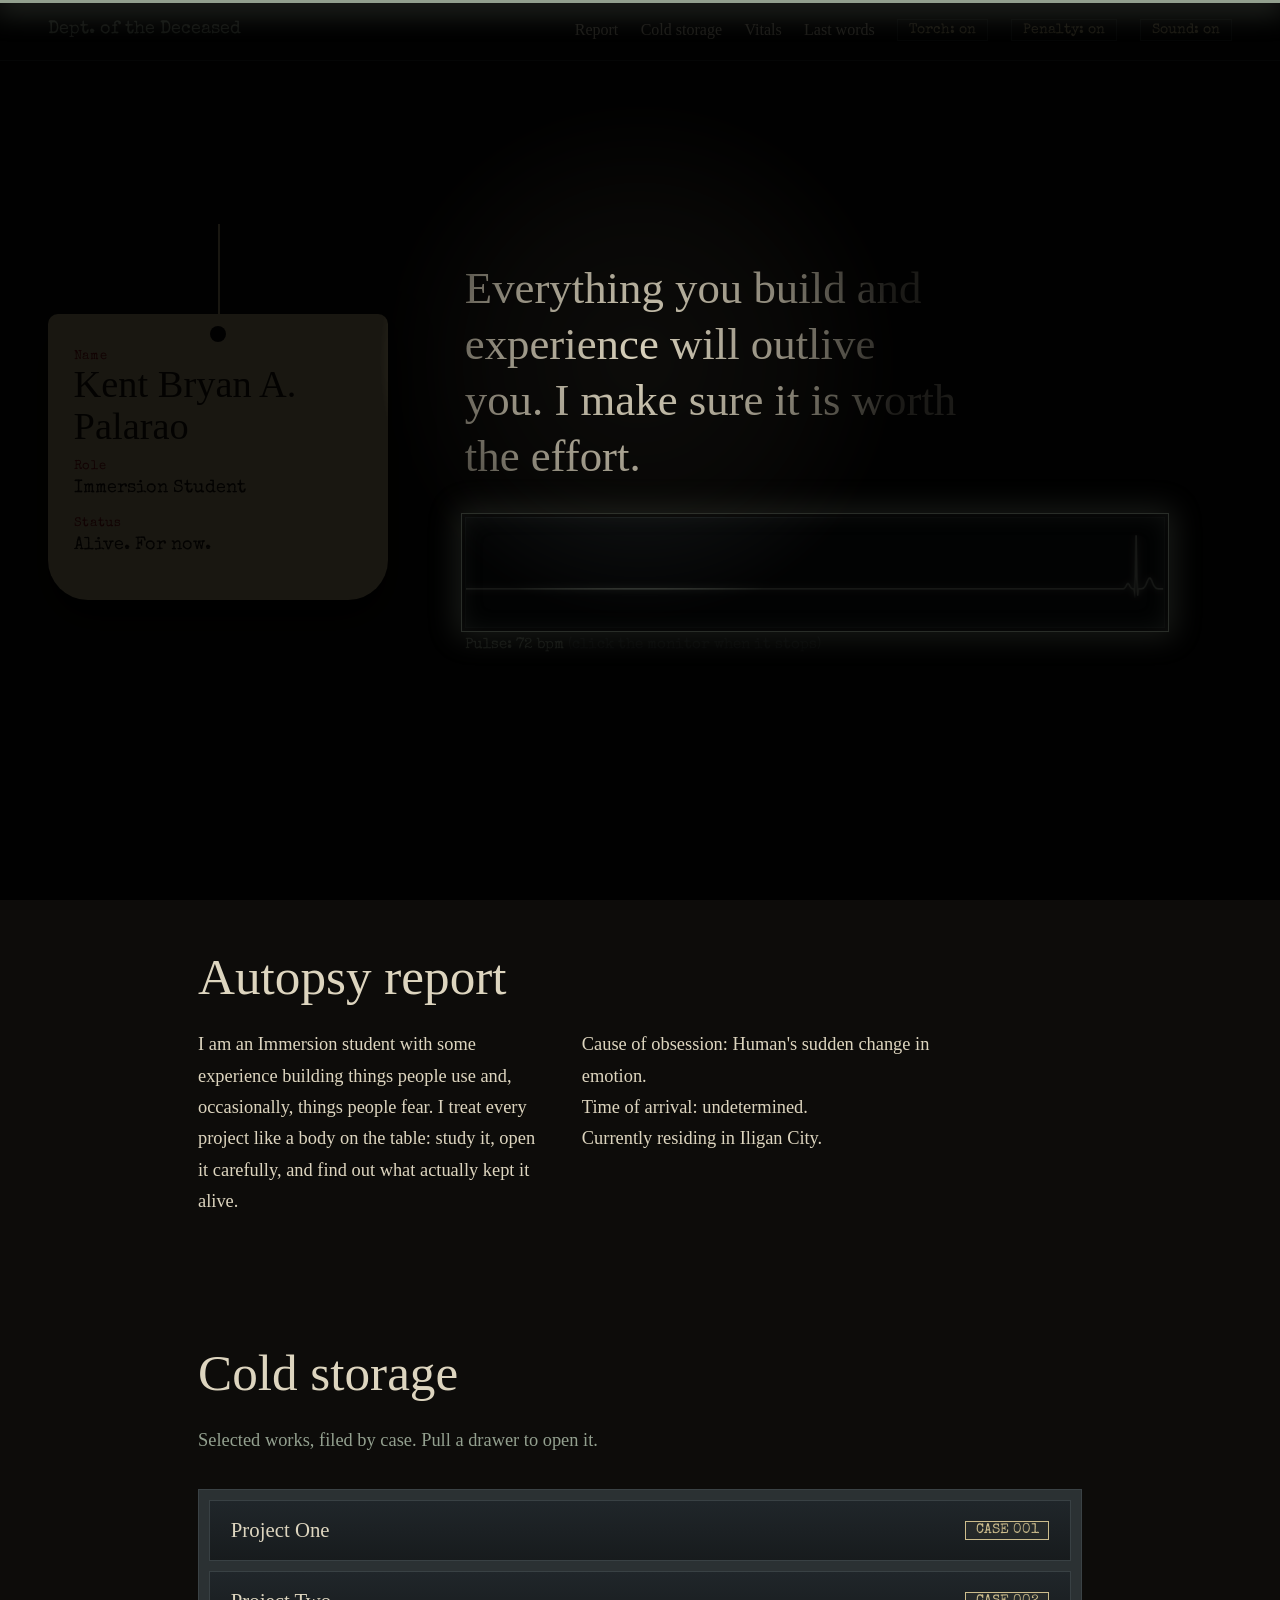
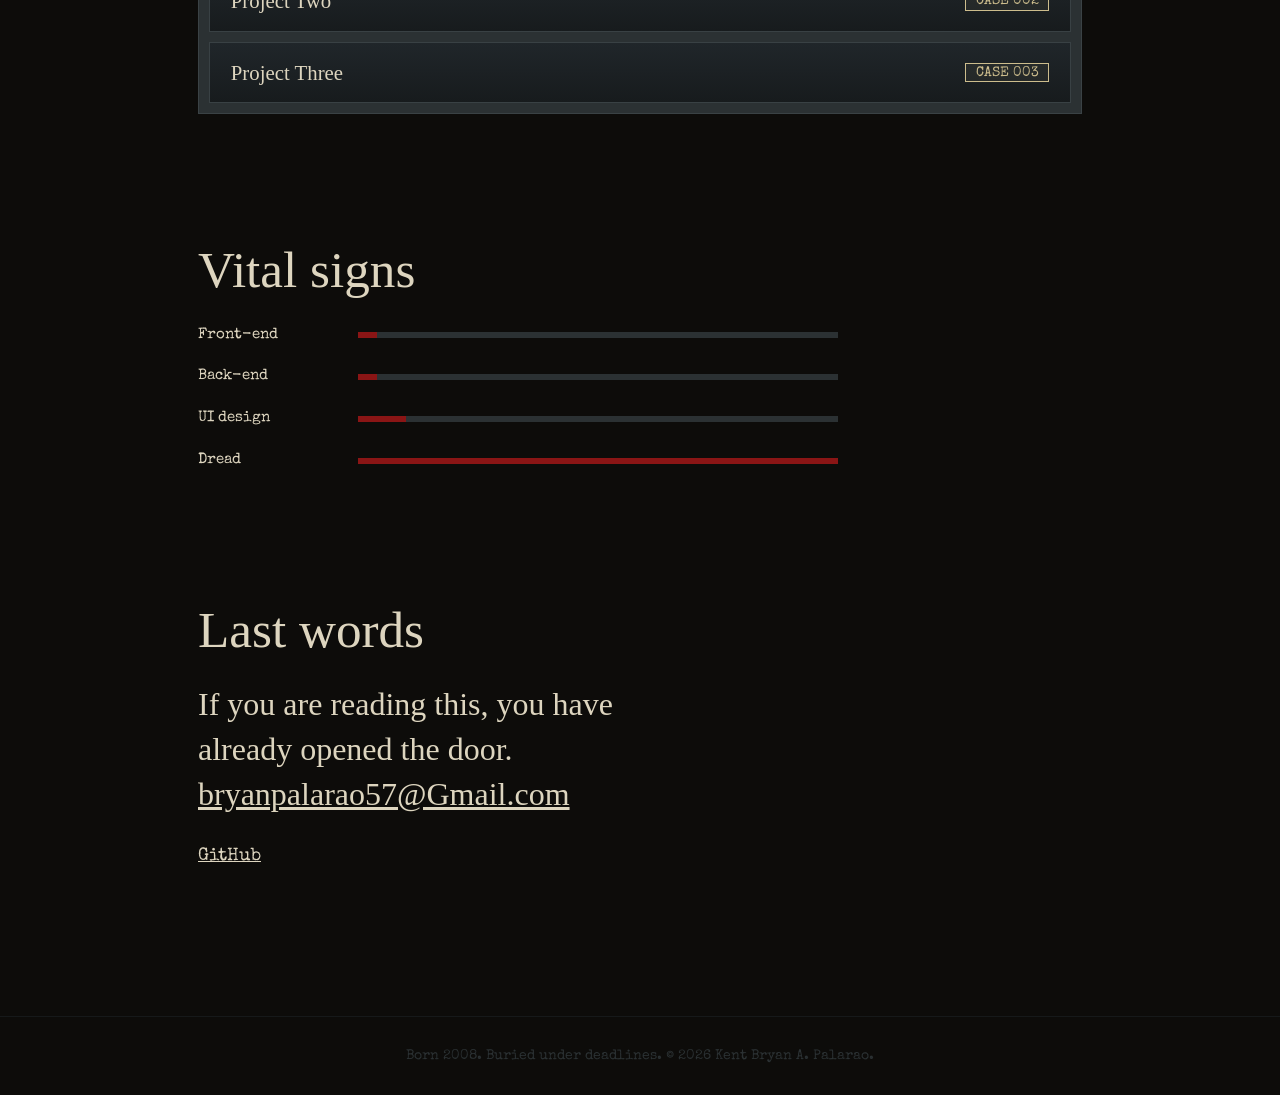
==== index.html @ cb6f0a0d "testing" ====
<!DOCTYPE html>
<html lang="en">
<head>
<meta charset="UTF-8">
<meta name="viewport" content="width=device-width, initial-scale=1">
<title>Your Name — Memento Mori Portfolio</title>
<link rel="preconnect" href="https://fonts.googleapis.com">
<link href="https://fonts.googleapis.com/css2?family=IM+Fell+English:ital@0;1&family=Special+Elite&display=swap" rel="stylesheet">
<link rel="stylesheet" href="style.css">
</head>
<body>
<div id="dark" aria-hidden="true"></div>
<div id="beam" aria-hidden="true"></div>

<header class="bar">
  <a href="#top" class="mark">Dept. of the Deceased</a>
  <nav>
    <a href="#report">Report</a>
    <a href="#drawers">Cold storage</a>
    <a href="#vitals">Vitals</a>
    <a href="#last-words">Last words</a>
    <button id="lights" class="toggle" aria-pressed="true">Torch: on</button>
    <button id="penalty" class="toggle" aria-pressed="true">Penalty: on</button>
    <button id="sound" class="toggle" aria-pressed="true">Sound: on</button>
  </nav>
</header>

<main id="top">
  <section class="hero">
    <div class="tag" aria-label="Toe tag">
      <span class="hole"></span>
      <p class="tag-k">Name</p><h1>Kent Bryan A. Palarao</h1>
      <p class="tag-k">Role</p><p class="tag-v">Immersion Student</p>
      <p class="tag-k">Status</p><p class="tag-v" id="status">Alive. For now.</p>
    </div>
    <div class="hero-copy">
      <p class="lede">Everything you build and experience will outlive you. I make sure it is worth the effort.</p>
      <div class="monitor">
        <canvas id="ecg" width="900" height="140" role="img" aria-label="Heartbeat monitor"></canvas>
        <span class="beacon" aria-hidden="true"></span>
      </div>
      <p class="pulse" id="pulse">Pulse: 72 bpm <span>(click the monitor when it stops)</span></p>
    </div>
  </section>

  <section id="report" class="wrap">
    <h2>Autopsy report</h2>
    <div class="cols">
      <p>I am an Immersion student with some experience building things people use and, occasionally, things people fear. I treat every project like a body on the table: study it, open it carefully, and find out what actually kept it alive.</p>
      <p>Cause of obsession: Human's sudden change in emotion.<br> Time of arrival: undetermined. <br>Currently residing in Iligan City.</p>
  </section>

  <section id="drawers" class="wrap">
    <h2>Cold storage</h2>
    <p class="sub">Selected works, filed by case. Pull a drawer to open it.</p>
    <div id="cabinet"></div>
  </section>

  <section id="vitals" class="wrap">
    <h2>Vital signs</h2>
    <ul class="vitals" id="skills"></ul>
  </section>

  <section id="last-words" class="wrap">
    <h2>Last words</h2>
    <p class="big">If you are reading this, you have already opened the door. <a href="mailto:bryanpalarao57@Gmail.com">bryanpalarao57@Gmail.com</a></p>
    <p class="links"><a href="https://github.com/WanderingDawn">GitHub</a></p>
  </section>
</main>

<footer>Born 2008. Buried under deadlines. &copy; <span id="yr"></span> Kent Bryan A. Palarao.</footer>
<script src="script.js"></script>
</body>
</html>
---- style.css ----
:root{
  --soil:#0d0c0a; --slab:#16191a; --steel:#2b3133; --bone:#ddd5bf; --pallor:#93a08f;
  --blood:#8a1515; --blood-lit:#c42626; --tag:#cdbd8d;
  --serif:"IM Fell English",Georgia,serif; --type:"Special Elite","Courier New",monospace;
}
*{box-sizing:border-box;margin:0}
html{scroll-behavior:smooth}
body{background:var(--soil);color:var(--bone);font:1.15rem/1.7 var(--serif);overflow-x:hidden}
a{color:var(--bone)}
a:hover{color:var(--blood-lit)}
:focus-visible{outline:2px solid var(--blood-lit);outline-offset:3px}
code{font-family:var(--type);color:var(--tag)}

/* torch: darkness that follows the cursor */
#dark{position:fixed;inset:0;z-index:50;pointer-events:none;
  background:radial-gradient(circle var(--r,260px) at var(--mx,50%) var(--my,40%),transparent 0,rgba(0,0,0,var(--m,.35)) 55%,rgba(0,0,0,var(--o,.88)) 100%);
  transition:opacity .4s}
#dark.off{opacity:0}
/* torch off: a fixed shaft of light down the middle of the page, dark at the sides.
   The penalty still applies: it narrows the shaft and deepens the dark. */
#beam{position:fixed;inset:0;z-index:50;pointer-events:none;opacity:0;transition:opacity .2s;
  background:
    linear-gradient(90deg,transparent calc(50% - 24%),rgba(200,214,196,var(--t,.07)) 50%,transparent calc(50% + 24%)),
    linear-gradient(90deg,
    rgba(0,0,0,var(--o,.82)) 0,
    rgba(0,0,0,var(--m,.22)) calc(50% - var(--bw,26%)),
    transparent 50%,
    rgba(0,0,0,var(--m,.22)) calc(50% + var(--bw,26%)),
    rgba(0,0,0,var(--o,.82)) 100%)}
#dark.off ~ #beam{opacity:1}
@media (hover:none){#dark,#beam{display:none}.toggle{display:none}#sound{display:inline-block}}

/* flickering strip light */
body::before{content:"";position:fixed;top:0;left:0;right:0;height:3px;z-index:60;
  background:var(--pallor);box-shadow:0 0 30px 6px rgba(147,160,143,.4);animation:flick 7s infinite}
@keyframes flick{0%,100%{opacity:1}41%{opacity:1}42%{opacity:.1}43%{opacity:1}45%{opacity:.2}46%{opacity:1}80%{opacity:.7}81%{opacity:1}}

.bar{position:sticky;top:0;z-index:40;display:flex;flex-wrap:wrap;gap:.5rem 1.5rem;justify-content:space-between;
  align-items:center;padding:.9rem clamp(1rem,4vw,3rem);background:rgba(13,12,10,.92);border-bottom:1px solid var(--steel)}
.mark{font-family:var(--type);text-decoration:none;color:var(--pallor)}
nav{display:flex;flex-wrap:wrap;gap:.3rem 1.4rem;align-items:center;font-size:1rem}
nav a{text-decoration:none}
.toggle{font:.9rem var(--type);background:none;color:var(--tag);border:1px solid var(--steel);padding:.2rem .7rem;cursor:pointer}

.hero{display:grid;grid-template-columns:minmax(260px,340px) 1fr;gap:clamp(2rem,6vw,5rem);align-items:center;
  min-height:88vh;padding:3rem clamp(1rem,4vw,3rem)}
.tag{position:relative;background:var(--tag);color:#1a160c;padding:2.2rem 1.6rem 1.6rem;border-radius:10px 10px 40px 40px;
  transform-origin:50% -30px;animation:sway 6s ease-in-out infinite;box-shadow:0 20px 40px rgba(0,0,0,.7)}
.tag::before{content:"";position:absolute;left:50%;top:-90px;width:2px;height:90px;background:var(--tag)}
.hole{position:absolute;top:.7rem;left:50%;width:16px;height:16px;margin-left:-8px;border-radius:50%;background:var(--soil)}
.tag h1{font:400 2.4rem/1.1 var(--serif);margin-bottom:.8rem}
.tag-k{font:.8rem var(--type);color:var(--blood);letter-spacing:.05em}
.tag-v{font-family:var(--type);margin-bottom:.8rem}
@keyframes sway{0%,100%{transform:rotate(-1.6deg)}50%{transform:rotate(1.6deg)}}

.lede{font-size:clamp(1.7rem,3.6vw,2.8rem);line-height:1.25;margin-bottom:2rem;max-width:22ch}
#ecg{display:block;width:100%;max-width:700px;height:auto;background:var(--slab);border:1px solid var(--steel);cursor:pointer}
/* dim beacon: sits above the darkness so the monitor can always be found */
.monitor{position:relative;max-width:700px}
.beacon{position:absolute;inset:-4px;z-index:55;pointer-events:none;border:1px solid rgba(147,160,143,.28);
  box-shadow:0 0 28px 6px rgba(147,160,143,.16),inset 0 0 24px rgba(147,160,143,.1);animation:breathe 4s ease-in-out infinite}
.monitor.dead .beacon{border-color:rgba(196,38,38,.45);animation-duration:1.6s;
  box-shadow:0 0 36px 10px rgba(196,38,38,.26),inset 0 0 28px rgba(196,38,38,.18)}
@keyframes breathe{0%,100%{opacity:.55}50%{opacity:1}}
.pulse{font:.95rem var(--type);color:var(--pallor);margin-top:.6rem}
.pulse span{color:var(--steel)}
.pulse.dead{color:var(--blood-lit)}

.wrap{max-width:980px;margin:0 auto;padding:6rem clamp(1rem,4vw,3rem) 2rem}
h2{font:400 clamp(2rem,5vw,3.2rem)/1.1 var(--serif);margin-bottom:1.5rem;color:var(--bone)}
.sub{color:var(--pallor);margin-bottom:2rem}
.cols{display:grid;grid-template-columns:repeat(auto-fit,minmax(280px,1fr));gap:2rem;max-width:80ch}

/* the cabinet */
#cabinet{background:var(--steel);padding:10px;border:1px solid #3a4245;display:grid;gap:10px}
.drawer{background:var(--slab);border:1px solid #394144}
.drawer>button{width:100%;display:flex;justify-content:space-between;align-items:center;gap:1rem;text-align:left;
  background:linear-gradient(#20262a,#171b1d);color:var(--bone);border:0;padding:1.1rem 1.3rem;font:1.3rem var(--serif);cursor:pointer}
.drawer>button:hover{background:linear-gradient(#262d31,#1b2023)}
.case{font:.85rem var(--type);color:var(--tag);border:1px solid var(--tag);padding:.1rem .6rem;white-space:nowrap;background:rgba(205,189,141,.06)}
.slide{display:grid;grid-template-rows:0fr;transition:grid-template-rows .6s cubic-bezier(.3,.8,.3,1)}
.slide>div{overflow:hidden}
.drawer.open .slide{grid-template-rows:1fr}
.body{padding:1.4rem 1.3rem 1.6rem;border-top:1px solid #394144;display:grid;gap:1rem}
.cloth{height:130px;background:repeating-linear-gradient(45deg,#1d2326 0 8px,#222a2e 8px 16px);
  display:flex;align-items:center;justify-content:center;font:.9rem var(--type);color:var(--pallor);border:1px dashed var(--steel)}
.meta{font:.9rem var(--type);color:var(--pallor)}
.meta b{color:var(--blood-lit);font-weight:400}

.vitals{list-style:none;padding:0;display:grid;gap:1rem;max-width:640px}
.vitals li{display:grid;grid-template-columns:9rem 1fr;gap:1rem;align-items:center;font-family:var(--type);font-size:.95rem}
.bar-bg{height:6px;background:var(--steel)}
.bar-fill{height:100%;width:0;background:var(--blood);transition:width 1.6s ease}

.big{font-size:clamp(1.4rem,3vw,2rem);line-height:1.4;max-width:30ch}
.links{margin-top:1.5rem;display:flex;gap:1.5rem;font-family:var(--type)}
footer{margin-top:7rem;padding:2rem;text-align:center;font:.9rem var(--type);color:var(--steel);border-top:1px solid var(--slab)}

@media (max-width:760px){.hero{grid-template-columns:1fr;padding-top:7rem}.tag{max-width:320px;margin:0 auto}.vitals li{grid-template-columns:1fr}}
@media (prefers-reduced-motion:reduce){*,body::before{animation:none!important;transition:none!important}}
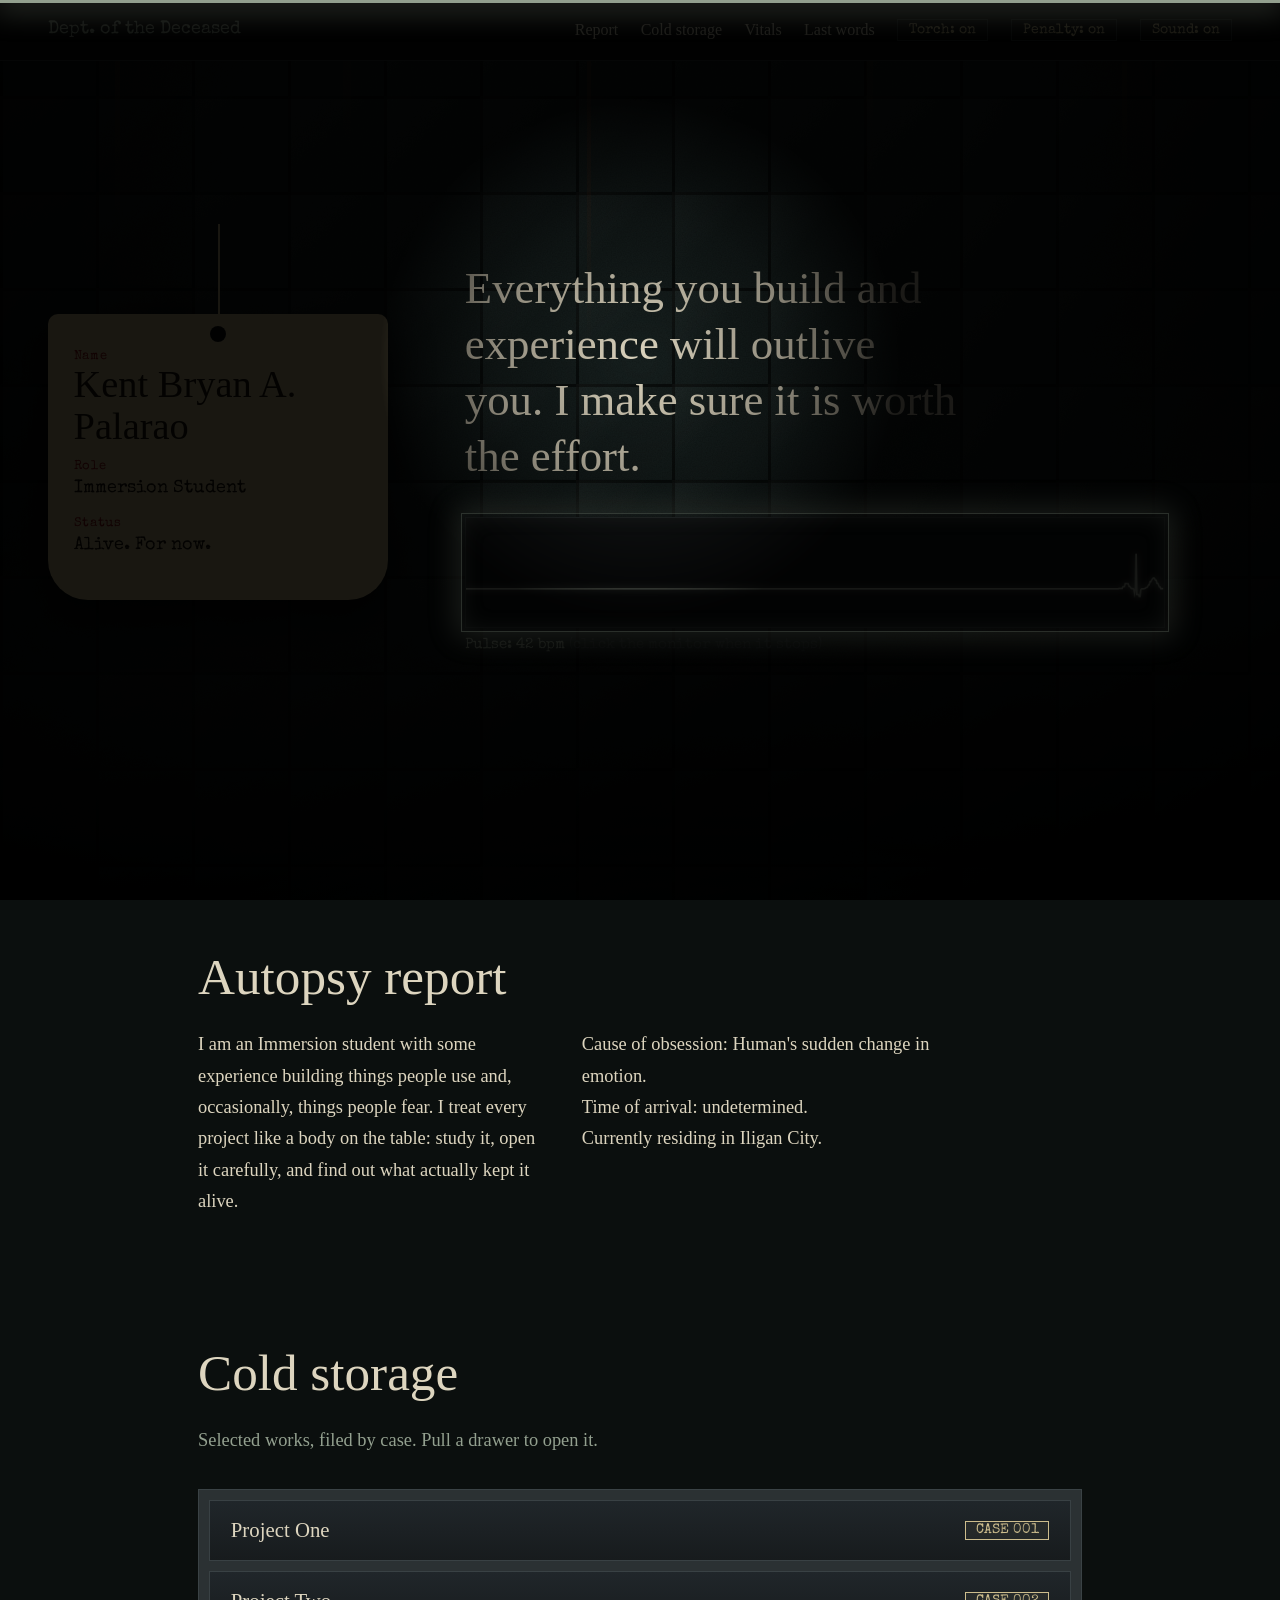
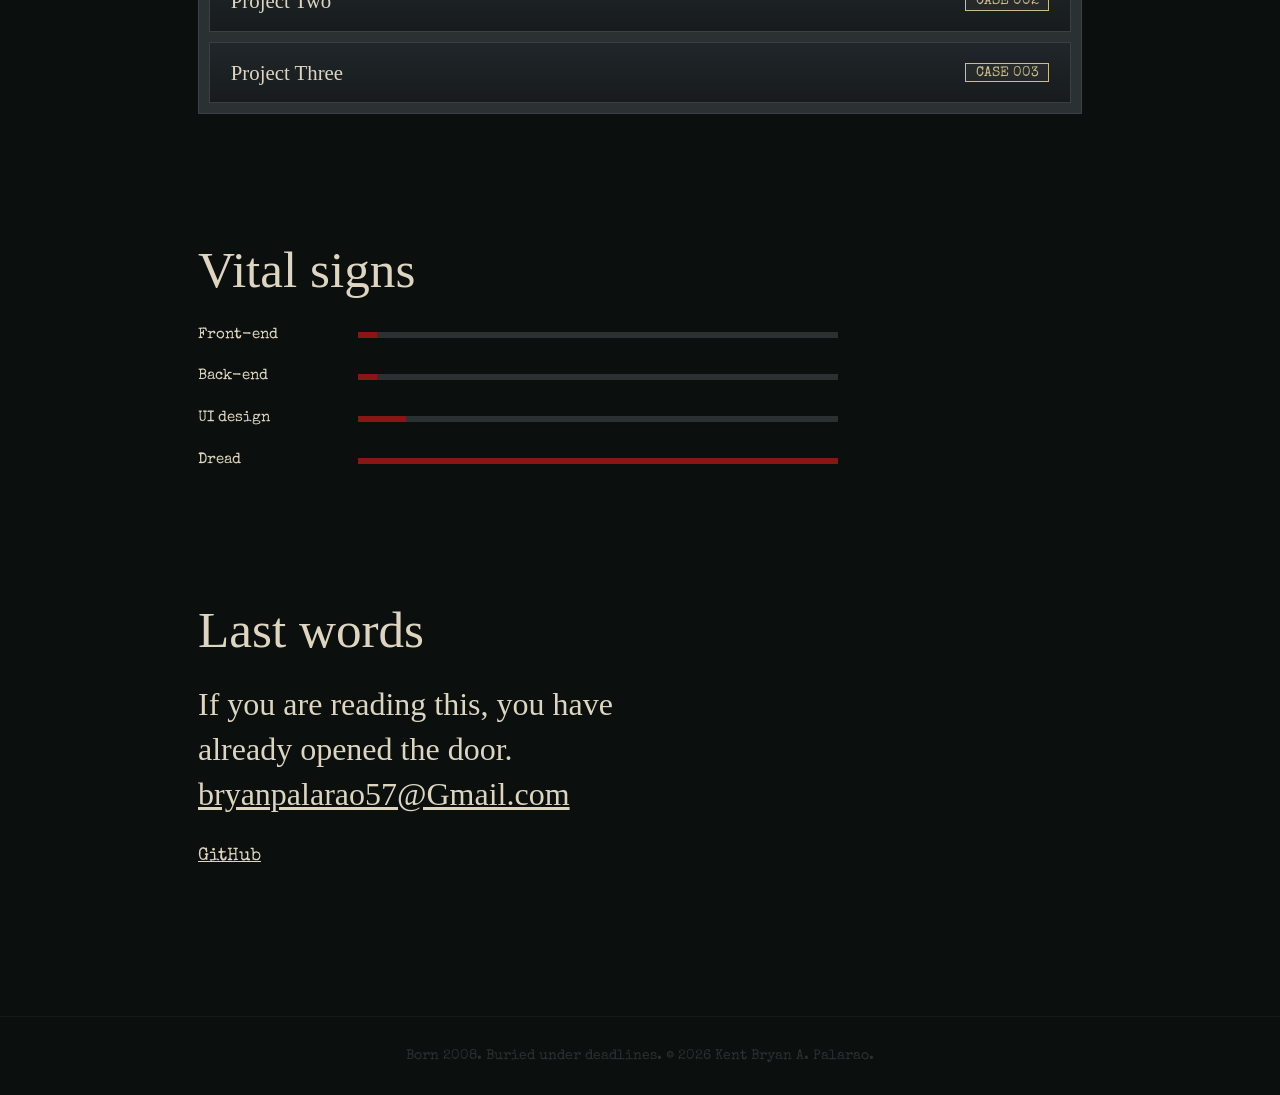
==== commit cece3927: "testing" ====
--- a/index.html
+++ b/index.html
@@ -9,8 +9,32 @@
 <link rel="stylesheet" href="style.css">
 </head>
 <body>
+<div id="room" aria-hidden="true"><span class="fog"></span></div>
 <div id="dark" aria-hidden="true"></div>
 <div id="beam" aria-hidden="true"></div>
+<div id="lamp" aria-hidden="true"><div class="lamp-swing">
+<svg viewBox="0 0 120 190" width="120" height="190" style="overflow:visible">
+  <defs>
+    <linearGradient id="shadeG" x1="0" x2="1"><stop offset="0" stop-color="#1b2124"/><stop offset=".35" stop-color="#5a676e"/><stop offset=".62" stop-color="#3a444a"/><stop offset="1" stop-color="#14191b"/></linearGradient>
+    <radialGradient id="bulbG"><stop offset="0" stop-color="#fff"/><stop offset=".55" stop-color="#eef3e6"/><stop offset="1" stop-color="#b9c7b0"/></radialGradient>
+    <radialGradient id="haloG"><stop offset="0" stop-color="#d6e3cf" stop-opacity=".6"/><stop offset="1" stop-color="#d6e3cf" stop-opacity="0"/></radialGradient>
+    <linearGradient id="coneG" x1="0" y1="0" x2="0" y2="1"><stop offset="0" stop-color="#d6e3cf" stop-opacity=".26"/><stop offset="1" stop-color="#d6e3cf" stop-opacity="0"/></linearGradient>
+  </defs>
+  <polygon class="cone" points="36,152 84,152 190,430 -70,430" fill="url(#coneG)"/>
+  <rect x="46" y="0" width="28" height="7" rx="2" fill="#2a3134"/>
+  <line x1="60" y1="7" x2="60" y2="86" stroke="#232a2d" stroke-width="3.5"/>
+  <line x1="60" y1="7" x2="60" y2="86" stroke="#4d595e" stroke-width="3.5" stroke-dasharray="1.4 3.6"/>
+  <rect x="53" y="84" width="14" height="14" rx="2" fill="#303a3e" stroke="#0b0e0f" stroke-width=".6"/>
+  <path d="M60 98C49 98 41 106 32 130L21 147Q19 152 25 152L95 152Q101 152 99 147L88 130C79 106 71 98 60 98Z" fill="url(#shadeG)" stroke="#0b0e0f"/>
+  <path d="M46 111C42 120 38 130 32 141" stroke="rgba(255,255,255,.2)" fill="none" stroke-width="2" stroke-linecap="round"/>
+  <rect x="21" y="148" width="78" height="5" rx="2.5" fill="#20272a" stroke="#0b0e0f" stroke-width=".6"/>
+  <ellipse class="inner" cx="60" cy="153" rx="36" ry="3.5" fill="#e6efde"/>
+  <circle class="halo" cx="60" cy="162" r="50" fill="url(#haloG)"/>
+  <circle class="bulb" cx="60" cy="161" r="9"/>
+  <path class="fil" d="M56.5 161l1.75-3.5 1.75 3.5 1.75-3.5 1.75 3.5" stroke="#ffb860" fill="none" stroke-width="1"/>
+  <g stroke="#7f8b8f" stroke-width=".8" fill="none" opacity=".75"><path d="M51 157Q60 178 69 157"/><path d="M60 154V172"/><path d="M52 164H68"/></g>
+</svg>
+</div></div>
 
 <header class="bar">
   <a href="#top" class="mark">Dept. of the Deceased</a>
@@ -39,7 +63,7 @@
         <canvas id="ecg" width="900" height="140" role="img" aria-label="Heartbeat monitor"></canvas>
         <span class="beacon" aria-hidden="true"></span>
       </div>
-      <p class="pulse" id="pulse">Pulse: 72 bpm <span>(click the monitor when it stops)</span></p>
+      <p class="pulse" id="pulse">Pulse: 42 bpm <span>(click the monitor when it stops)</span></p>
     </div>
   </section>
 
--- a/style.css
+++ b/style.css
@@ -1,5 +1,5 @@
 :root{
-  --soil:#0d0c0a; --slab:#16191a; --steel:#2b3133; --bone:#ddd5bf; --pallor:#93a08f;
+  --soil:#0b0f0e; --slab:#16191a; --steel:#2b3133; --bone:#ddd5bf; --pallor:#93a08f;
   --blood:#8a1515; --blood-lit:#c42626; --tag:#cdbd8d;
   --serif:"IM Fell English",Georgia,serif; --type:"Special Elite","Courier New",monospace;
 }
@@ -11,6 +11,29 @@
 :focus-visible{outline:2px solid var(--blood-lit);outline-offset:3px}
 code{font-family:var(--type);color:var(--tag)}
 
+/* the room: cold, damp morgue wall of dingy ceramic tile, rust streaks, grime and drifting chill */
+#room{position:fixed;inset:0;z-index:-1;overflow:hidden;
+  background:
+    radial-gradient(ellipse at 50% 25%,transparent 35%,rgba(0,0,0,.8) 100%),
+    linear-gradient(0deg,rgba(0,0,0,.7),transparent 32%),
+    linear-gradient(180deg,rgba(120,52,24,.26),transparent 55%) 9% 0/5px 55% no-repeat,
+    linear-gradient(180deg,rgba(100,44,22,.2),transparent 40%) 27% 0/8px 40% no-repeat,
+    linear-gradient(180deg,rgba(120,52,24,.3),transparent 62%) 46% 0/4px 62% no-repeat,
+    linear-gradient(180deg,rgba(90,40,20,.2),transparent 45%) 68% 0/7px 45% no-repeat,
+    linear-gradient(180deg,rgba(120,52,24,.26),transparent 50%) 88% 0/5px 50% no-repeat,
+    linear-gradient(135deg,rgba(210,230,220,.055) 0,transparent 45%) 0 0/96px 96px,
+    linear-gradient(rgba(0,0,0,.6) 0 3px,transparent 3px) 0 0/96px 96px,
+    linear-gradient(90deg,rgba(0,0,0,.6) 0 3px,transparent 3px) 0 0/96px 96px,
+    #17201f}
+#room::after{content:"";position:absolute;inset:0;opacity:.35;mix-blend-mode:multiply;
+  background:url("data:image/svg+xml,%3Csvg xmlns='http://www.w3.org/2000/svg' width='300' height='300'%3E%3Cfilter id='n'%3E%3CfeTurbulence type='fractalNoise' baseFrequency='.8' numOctaves='3' stitchTiles='stitch'/%3E%3CfeColorMatrix values='0 0 0 0 .1 0 0 0 0 .13 0 0 0 0 .12 0 0 0 1.4 -.35'/%3E%3C/filter%3E%3Crect width='300' height='300' filter='url(%23n)'/%3E%3C/svg%3E")}
+.fog{position:absolute;inset:-25%;opacity:.55;
+  background:radial-gradient(ellipse 40% 25% at 25% 70%,rgba(170,200,190,.09),transparent 70%),
+             radial-gradient(ellipse 45% 22% at 75% 55%,rgba(170,200,190,.07),transparent 70%),
+             radial-gradient(ellipse 35% 20% at 50% 90%,rgba(170,200,190,.08),transparent 70%);
+  animation:drift 38s ease-in-out infinite alternate}
+@keyframes drift{from{transform:translate3d(-6%,0,0)}to{transform:translate3d(6%,-3%,0)}}
+
 /* torch: darkness that follows the cursor */
 #dark{position:fixed;inset:0;z-index:50;pointer-events:none;
   background:radial-gradient(circle var(--r,260px) at var(--mx,50%) var(--my,40%),transparent 0,rgba(0,0,0,var(--m,.35)) 55%,rgba(0,0,0,var(--o,.88)) 100%);
@@ -18,17 +41,32 @@
 #dark.off{opacity:0}
 /* torch off: a fixed shaft of light down the middle of the page, dark at the sides.
    The penalty still applies: it narrows the shaft and deepens the dark. */
-#beam{position:fixed;inset:0;z-index:50;pointer-events:none;opacity:0;transition:opacity .2s;
+@property --k{syntax:"<number>";inherits:false;initial-value:.92}
+#beam{--k:.92;position:fixed;inset:0;z-index:50;pointer-events:none;opacity:0;transition:opacity .2s,--k .18s;
   background:
-    linear-gradient(90deg,transparent calc(50% - 24%),rgba(200,214,196,var(--t,.07)) 50%,transparent calc(50% + 24%)),
+    linear-gradient(90deg,transparent calc(50% - 24%),rgba(200,214,196,calc(var(--t,.07) * (1 - var(--k) / .92))) 50%,transparent calc(50% + 24%)),
     linear-gradient(90deg,
-    rgba(0,0,0,var(--o,.82)) 0,
-    rgba(0,0,0,var(--m,.22)) calc(50% - var(--bw,26%)),
-    transparent 50%,
-    rgba(0,0,0,var(--m,.22)) calc(50% + var(--bw,26%)),
-    rgba(0,0,0,var(--o,.82)) 100%)}
+    rgba(0,0,0,max(var(--o,.82),var(--k))) 0,
+    rgba(0,0,0,max(var(--m,.22),var(--k))) calc(50% - var(--bw,26%)),
+    rgba(0,0,0,var(--k)) 50%,
+    rgba(0,0,0,max(var(--m,.22),var(--k))) calc(50% + var(--bw,26%)),
+    rgba(0,0,0,max(var(--o,.82),var(--k))) 100%)}
+#beam.lit{--k:0}
 #dark.off ~ #beam{opacity:1}
-@media (hover:none){#dark,#beam{display:none}.toggle{display:none}#sound{display:inline-block}}
+
+/* hanging lamp: drops in with the torch off, then switches on; switches off, then gets hauled back up */
+#lamp{position:fixed;top:0;left:50%;width:120px;margin-left:-60px;z-index:58;pointer-events:none;
+  transform:translateY(-130%);transition:transform .9s cubic-bezier(.6,0,.9,.5)}
+#lamp.down{transform:none;transition-duration:1s;transition-timing-function:cubic-bezier(.3,1.45,.5,1)}
+.lamp-swing{position:relative;height:190px;transform-origin:50% 0}
+#lamp.down .lamp-swing{animation:lswing 2.6s ease-out .6s both}
+.cone,.halo,.inner,.fil{opacity:0;transition:opacity .08s}
+.bulb{fill:#262d30;stroke:#3a444a;stroke-width:.8}
+#lamp.on .cone,#lamp.on .halo,#lamp.on .inner{opacity:var(--lit,1)}
+#lamp.on .fil{opacity:var(--lit,1)}
+#lamp.on .bulb{fill:url(#bulbG);stroke:none;opacity:var(--lit,1)}
+@keyframes lswing{0%{transform:rotate(7deg)}20%{transform:rotate(-5deg)}40%{transform:rotate(3.5deg)}60%{transform:rotate(-2deg)}80%{transform:rotate(1deg)}100%{transform:rotate(0)}}
+@media (hover:none){#dark,#beam,#lamp{display:none}.toggle{display:none}#sound{display:inline-block}}
 
 /* flickering strip light */
 body::before{content:"";position:fixed;top:0;left:0;right:0;height:3px;z-index:60;
@@ -36,7 +74,7 @@
 @keyframes flick{0%,100%{opacity:1}41%{opacity:1}42%{opacity:.1}43%{opacity:1}45%{opacity:.2}46%{opacity:1}80%{opacity:.7}81%{opacity:1}}
 
 .bar{position:sticky;top:0;z-index:40;display:flex;flex-wrap:wrap;gap:.5rem 1.5rem;justify-content:space-between;
-  align-items:center;padding:.9rem clamp(1rem,4vw,3rem);background:rgba(13,12,10,.92);border-bottom:1px solid var(--steel)}
+  align-items:center;padding:.9rem clamp(1rem,4vw,3rem);background:rgba(9,13,12,.92);border-bottom:1px solid var(--steel)}
 .mark{font-family:var(--type);text-decoration:none;color:var(--pallor)}
 nav{display:flex;flex-wrap:wrap;gap:.3rem 1.4rem;align-items:center;font-size:1rem}
 nav a{text-decoration:none}
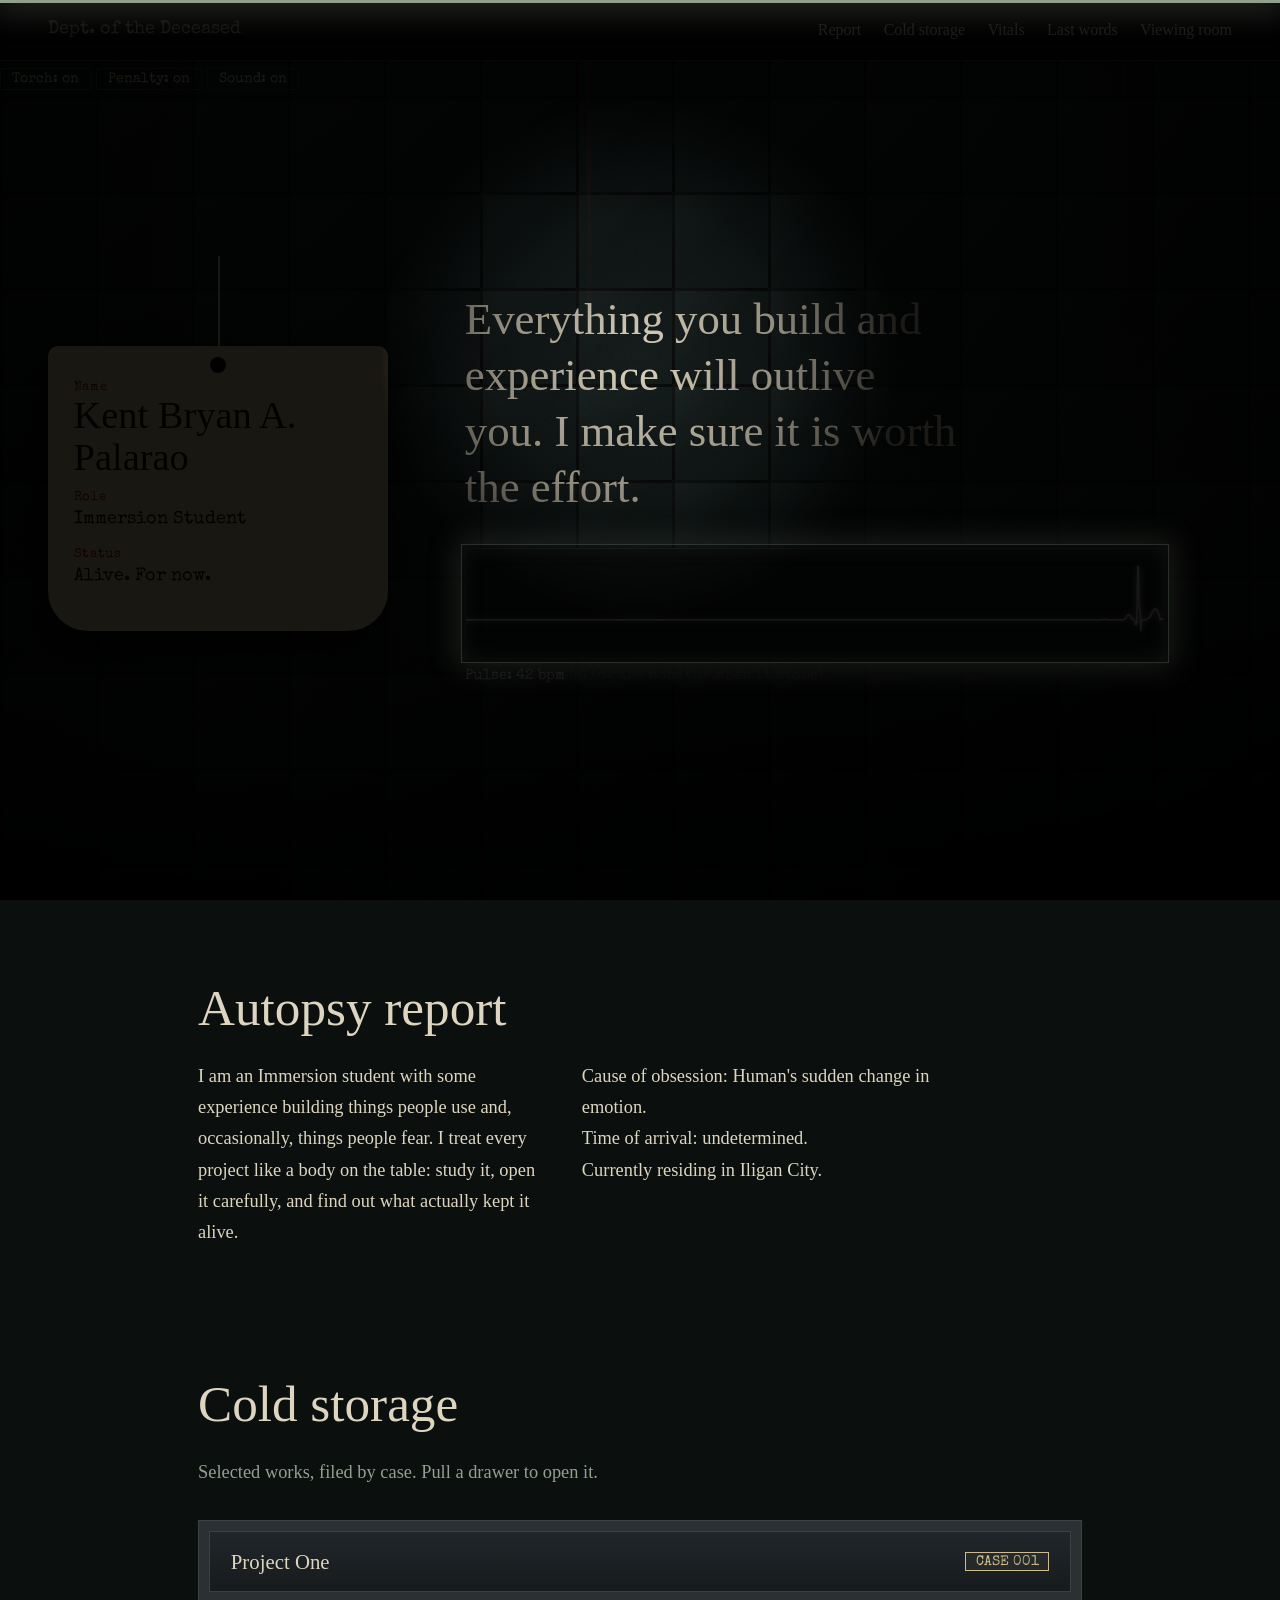
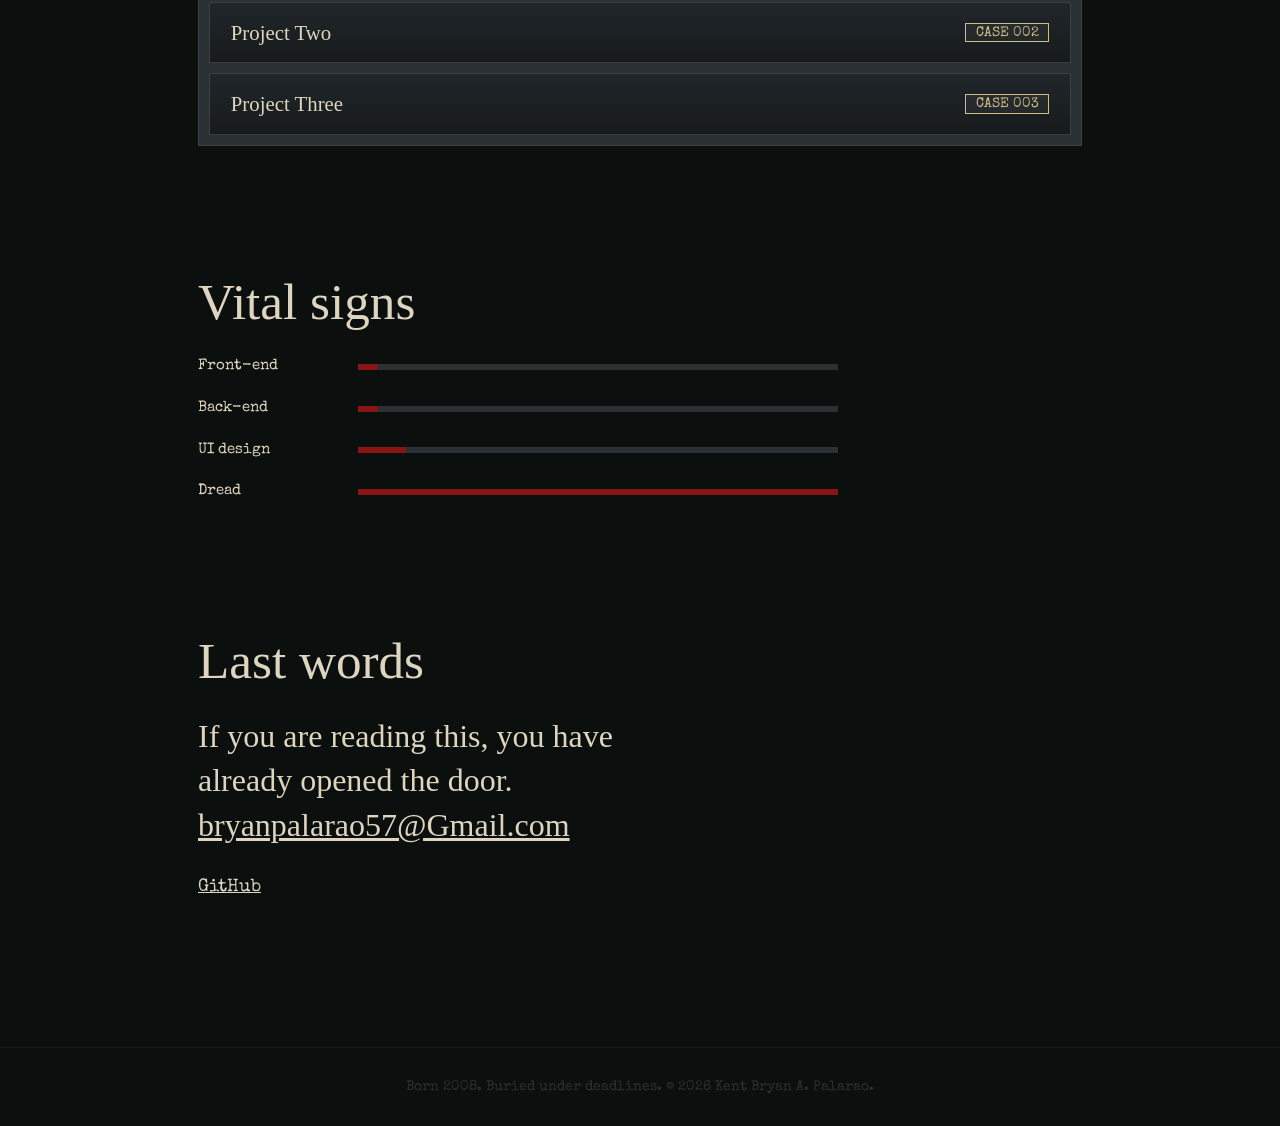
==== commit 69127c35: "Add data attributes and update HTML structure" ====
--- a/index.html
+++ b/index.html
@@ -9,7 +9,14 @@
 <link rel="stylesheet" href="style.css">
 </head>
 <body>
-<div id="room" aria-hidden="true"><span class="fog"></span></div>
+<div id="room" aria-hidden="true" data-scene="wall">
+  <span class="scene s-wall"><i class="drip" style="left:14%"></i><i class="drip" style="left:47%;animation-delay:-3s"></i><i class="drip" style="left:81%;animation-delay:-5.5s"></i></span>
+  <span class="scene s-report"><i class="folder"></i><i class="paper"></i><i class="ring"></i></span>
+  <span class="scene s-steel"></span>
+  <span class="scene s-chart"><i class="trace"></i></span>
+  <span class="scene s-satin"></span>
+  <span class="fog"></span><span class="vig"></span>
+</div>
 <div id="dark" aria-hidden="true"></div>
 <div id="beam" aria-hidden="true"></div>
 <div id="lamp" aria-hidden="true"><div class="lamp-swing">
@@ -43,14 +50,18 @@
     <a href="#drawers">Cold storage</a>
     <a href="#vitals">Vitals</a>
     <a href="#last-words">Last words</a>
+    <a href="viewing-room/index.html">Viewing room</a>
+  </nav>
+</header>
+
+<div class="controls">
     <button id="lights" class="toggle" aria-pressed="true">Torch: on</button>
     <button id="penalty" class="toggle" aria-pressed="true">Penalty: on</button>
     <button id="sound" class="toggle" aria-pressed="true">Sound: on</button>
-  </nav>
-</header>
+</div>
 
 <main id="top">
-  <section class="hero">
+  <section class="hero" data-scene="wall">
     <div class="tag" aria-label="Toe tag">
       <span class="hole"></span>
       <p class="tag-k">Name</p><h1>Kent Bryan A. Palarao</h1>
@@ -67,32 +78,33 @@
     </div>
   </section>
 
-  <section id="report" class="wrap">
+  <section id="report" class="wrap" data-scene="report">
     <h2>Autopsy report</h2>
     <div class="cols">
       <p>I am an Immersion student with some experience building things people use and, occasionally, things people fear. I treat every project like a body on the table: study it, open it carefully, and find out what actually kept it alive.</p>
       <p>Cause of obsession: Human's sudden change in emotion.<br> Time of arrival: undetermined. <br>Currently residing in Iligan City.</p>
+    </div>
   </section>
 
-  <section id="drawers" class="wrap">
+  <section id="drawers" class="wrap" data-scene="steel">
     <h2>Cold storage</h2>
     <p class="sub">Selected works, filed by case. Pull a drawer to open it.</p>
     <div id="cabinet"></div>
   </section>
 
-  <section id="vitals" class="wrap">
+  <section id="vitals" class="wrap" data-scene="chart">
     <h2>Vital signs</h2>
     <ul class="vitals" id="skills"></ul>
   </section>
 
-  <section id="last-words" class="wrap">
+  <section id="last-words" class="wrap" data-scene="satin">
     <h2>Last words</h2>
     <p class="big">If you are reading this, you have already opened the door. <a href="mailto:bryanpalarao57@Gmail.com">bryanpalarao57@Gmail.com</a></p>
     <p class="links"><a href="https://github.com/WanderingDawn">GitHub</a></p>
   </section>
 </main>
 
-<footer>Born 2008. Buried under deadlines. &copy; <span id="yr"></span> Kent Bryan A. Palarao.</footer>
+<footer data-scene="satin">Born 2008. Buried under deadlines. &copy; <span id="yr"></span> Kent Bryan A. Palarao.</footer>
 <script src="script.js"></script>
 </body>
-</html>+</html>
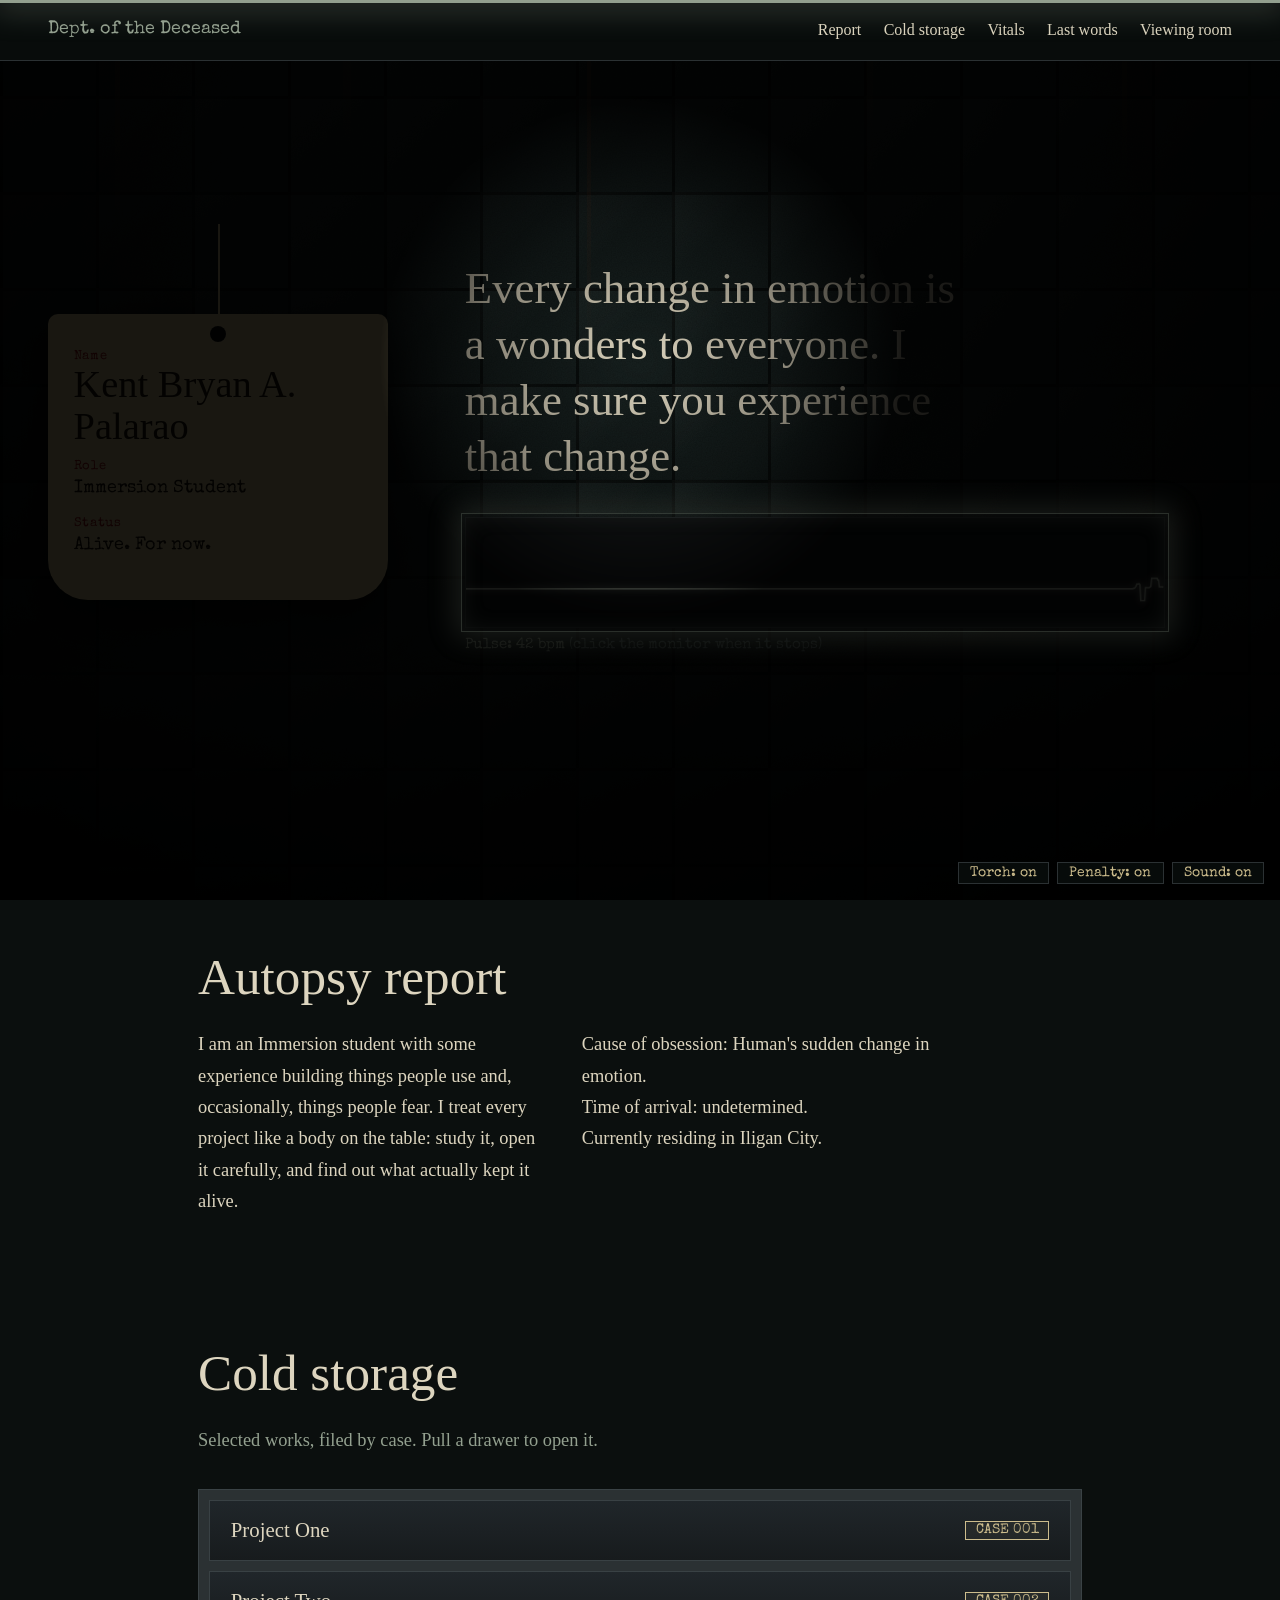
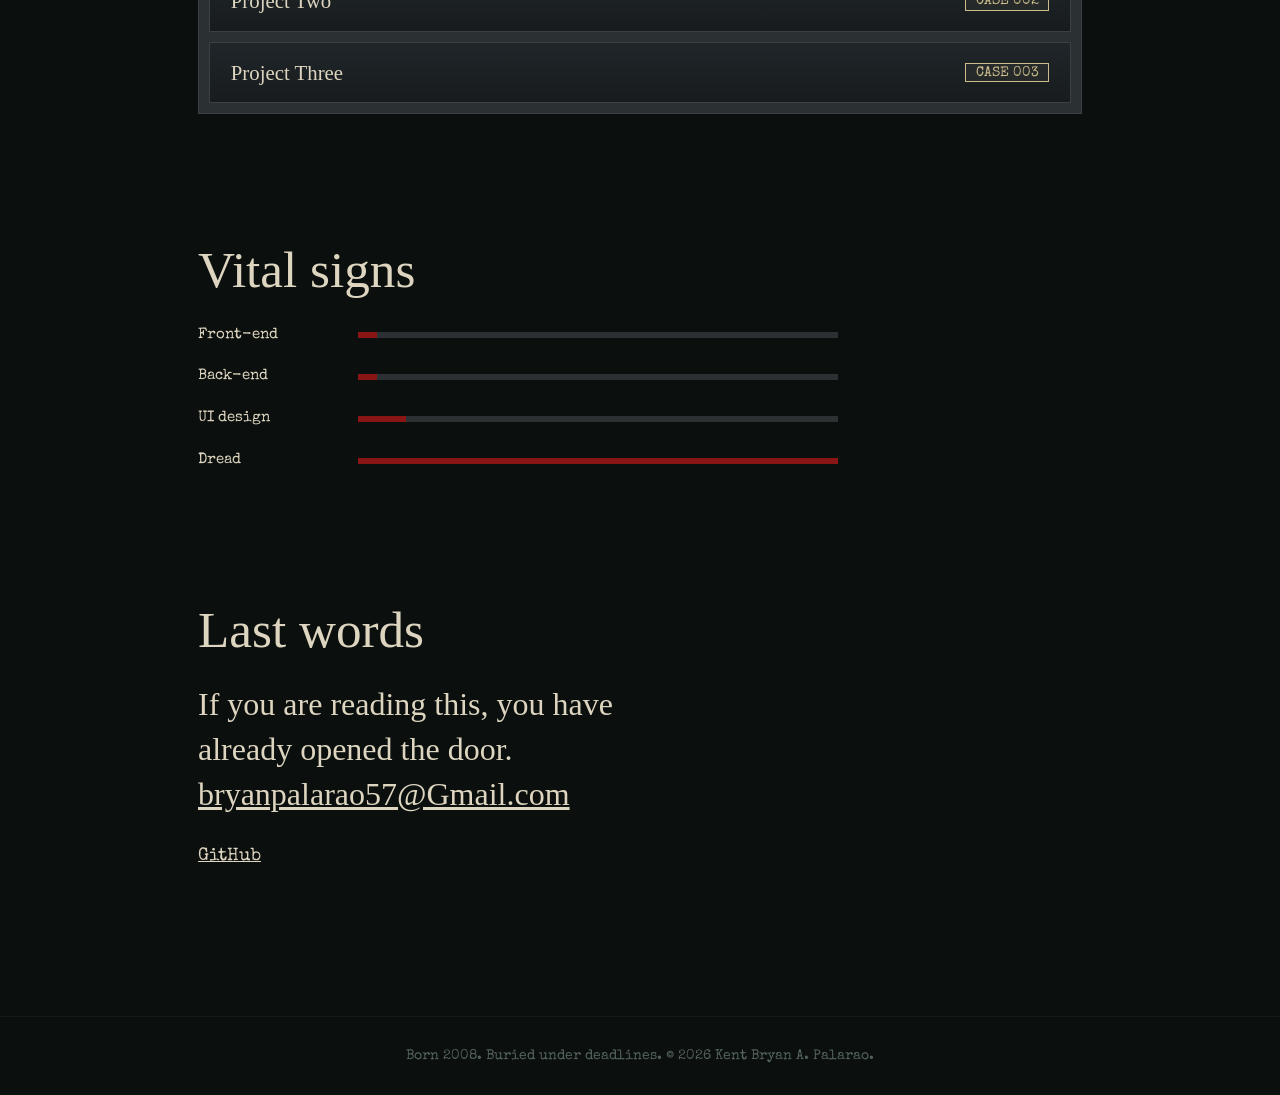
==== commit 731db873: "Update lede paragraph text in index.html" ====
--- a/index.html
+++ b/index.html
@@ -69,7 +69,7 @@
       <p class="tag-k">Status</p><p class="tag-v" id="status">Alive. For now.</p>
     </div>
     <div class="hero-copy">
-      <p class="lede">Everything you build and experience will outlive you. I make sure it is worth the effort.</p>
+      <p class="lede">Every change in emotion is a wonders to everyone. I make sure you experience that change.</p>
       <div class="monitor">
         <canvas id="ecg" width="900" height="140" role="img" aria-label="Heartbeat monitor"></canvas>
         <span class="beacon" aria-hidden="true"></span>
--- a/style.css
+++ b/style.css
@@ -12,10 +12,14 @@
 code{font-family:var(--type);color:var(--tag)}
 
 /* the room: cold, damp morgue wall of dingy ceramic tile, rust streaks, grime and drifting chill */
-#room{position:fixed;inset:0;z-index:-1;overflow:hidden;
-  background:
-    radial-gradient(ellipse at 50% 25%,transparent 35%,rgba(0,0,0,.8) 100%),
-    linear-gradient(0deg,rgba(0,0,0,.7),transparent 32%),
+#room{position:fixed;inset:0;z-index:-1;overflow:hidden;background:#0b0f0e}
+.scene{position:absolute;inset:0;opacity:0;transition:opacity 1s ease;overflow:hidden}
+#room[data-scene="wall"] .s-wall,#room[data-scene="report"] .s-report,#room[data-scene="steel"] .s-steel,
+#room[data-scene="chart"] .s-chart,#room[data-scene="satin"] .s-satin{opacity:1}
+.vig{position:absolute;inset:0;background:radial-gradient(ellipse at 50% 25%,transparent 35%,rgba(0,0,0,.8) 100%),linear-gradient(0deg,rgba(0,0,0,.55),transparent 32%)}
+
+/* 1. hero: damp ceramic tile wall with rust streaks */
+.s-wall{background:
     linear-gradient(180deg,rgba(120,52,24,.26),transparent 55%) 9% 0/5px 55% no-repeat,
     linear-gradient(180deg,rgba(100,44,22,.2),transparent 40%) 27% 0/8px 40% no-repeat,
     linear-gradient(180deg,rgba(120,52,24,.3),transparent 62%) 46% 0/4px 62% no-repeat,
@@ -23,15 +27,64 @@
     linear-gradient(180deg,rgba(120,52,24,.26),transparent 50%) 88% 0/5px 50% no-repeat,
     linear-gradient(135deg,rgba(210,230,220,.055) 0,transparent 45%) 0 0/96px 96px,
     linear-gradient(rgba(0,0,0,.6) 0 3px,transparent 3px) 0 0/96px 96px,
-    linear-gradient(90deg,rgba(0,0,0,.6) 0 3px,transparent 3px) 0 0/96px 96px,
-    #17201f}
-#room::after{content:"";position:absolute;inset:0;opacity:.35;mix-blend-mode:multiply;
-  background:url("data:image/svg+xml,%3Csvg xmlns='http://www.w3.org/2000/svg' width='300' height='300'%3E%3Cfilter id='n'%3E%3CfeTurbulence type='fractalNoise' baseFrequency='.8' numOctaves='3' stitchTiles='stitch'/%3E%3CfeColorMatrix values='0 0 0 0 .1 0 0 0 0 .13 0 0 0 0 .12 0 0 0 1.4 -.35'/%3E%3C/filter%3E%3Crect width='300' height='300' filter='url(%23n)'/%3E%3C/svg%3E")}
+    linear-gradient(90deg,rgba(0,0,0,.6) 0 3px,transparent 3px) 0 0/96px 96px,#17201f}
+
+/* 2. autopsy report: a worn desk, a manila case folder and a ruled report page */
+.s-report{background:repeating-linear-gradient(90deg,rgba(0,0,0,.2) 0 2px,transparent 2px 11px),
+    repeating-linear-gradient(90deg,rgba(255,220,170,.025) 0 1px,transparent 1px 5px),#1b140f}
+.folder{position:absolute;left:50%;top:54%;width:min(1100px,98vw);height:min(600px,80vh);translate:calc(var(--mx,0)*-10px) calc(var(--p,0)*-24px);
+  transform:translate(-52%,-50%) rotate(-1.6deg);background:linear-gradient(160deg,#4a3d26,#33291a);border-radius:4px 8px 6px 6px;box-shadow:0 30px 70px rgba(0,0,0,.7)}
+.folder::before{content:"CASE FILE \2014  CONFIDENTIAL";position:absolute;left:36px;top:-32px;height:34px;padding:0 22px;
+  font:.8rem/34px var(--type);letter-spacing:.12em;color:rgba(20,12,4,.55);background:#4a3d26;border-radius:8px 8px 0 0}
+.paper{position:absolute;left:50%;top:54%;width:min(1000px,94vw);height:min(560px,76vh);translate:calc(var(--mx,0)*6px) calc(var(--p,0)*-40px);transform:translate(-50%,-50%) rotate(.7deg);
+  background:linear-gradient(90deg,transparent 64px,rgba(170,45,45,.3) 64px 66px,transparent 66px),
+    repeating-linear-gradient(180deg,transparent 0 35px,rgba(130,160,185,.2) 35px 36px),
+    linear-gradient(170deg,#4c4635,#38331f);
+  box-shadow:0 18px 50px rgba(0,0,0,.65)}
+.paper::before{content:"POST-MORTEM EXAMINATION";position:absolute;left:84px;top:22px;font:1.1rem var(--type);letter-spacing:.2em;color:rgba(15,10,5,.45)}
+.paper::after{content:"DECEASED";position:absolute;right:30px;bottom:34px;transform:rotate(-12deg);padding:.1em .5em;
+  font:2.4rem var(--type);letter-spacing:.1em;color:rgba(150,28,28,.4);border:3px solid rgba(150,28,28,.4)}
+.ring{translate:calc(var(--mx,0)*14px) calc(var(--p,0)*-60px);position:absolute;right:max(4vw,40px);top:18%;width:130px;height:130px;border-radius:50%;
+  border:7px solid rgba(110,64,28,.3);filter:blur(.6px);box-shadow:inset 0 0 12px rgba(110,64,28,.25)}
+
+/* 3. cold storage: a wall of steel refrigerator doors (generated in script.js) */
+.s-steel{inset:-40px;translate:calc(var(--mx,0)*-8px) calc(var(--p,0)*-30px);display:grid;grid-template-columns:repeat(auto-fill,minmax(230px,1fr));grid-auto-rows:280px;gap:6px;padding:6px;background:#0a0d0e}
+.door{position:relative;background:repeating-linear-gradient(90deg,rgba(255,255,255,.025) 0 1px,transparent 1px 4px),linear-gradient(135deg,#2a3236,#171d20);
+  border:2px solid #0b0e0f;box-shadow:inset 0 0 0 2px rgba(255,255,255,.04),inset 0 -30px 40px rgba(0,0,0,.35);border-radius:3px}
+.door .slot{position:absolute;left:50%;top:26px;transform:translateX(-50%);width:100px;height:38px;display:grid;place-items:center;
+  font:.85rem var(--type);color:rgba(20,14,6,.65);background:rgba(205,189,141,.25);border:1px solid rgba(0,0,0,.6)}
+.door .handle{position:absolute;left:50%;bottom:70px;transform:translateX(-50%);width:110px;height:12px;border-radius:6px;
+  background:linear-gradient(#5b676c,#20282b);box-shadow:0 3px 5px rgba(0,0,0,.7)}
+.door.ajar::after{content:"";position:absolute;top:0;right:0;bottom:0;width:9px;background:linear-gradient(90deg,#000,rgba(170,205,200,.22))}
+
+/* 4. vital signs: ECG chart paper with a slowly crawling trace */
+.s-chart{background:
+    linear-gradient(rgba(150,60,60,.32) 1px,transparent 1px) 0 0/72px 72px,
+    linear-gradient(90deg,rgba(150,60,60,.32) 1px,transparent 1px) 0 0/72px 72px,
+    linear-gradient(rgba(150,60,60,.14) 1px,transparent 1px) 0 0/14.4px 14.4px,
+    linear-gradient(90deg,rgba(150,60,60,.14) 1px,transparent 1px) 0 0/14.4px 14.4px,#0d1413}
+.trace{position:absolute;left:0;right:0;top:68%;height:160px;opacity:.45;animation:crawl 16s linear infinite;
+  background:url("data:image/svg+xml,%3Csvg xmlns='http://www.w3.org/2000/svg' width='400' height='160'%3E%3Cpath d='M0 90H70q8-10 16 0H130l6 8 8-62 8 80 6-26H220q14-18 28 0H400' fill='none' stroke='%2393a08f' stroke-width='2'/%3E%3C/svg%3E") 0 0/400px 160px repeat-x}
+@keyframes crawl{to{background-position:-400px 0}}
+
+/* 5. last words: tufted satin casket lining, with a guttering candle glow */
+.s-satin{background:
+    radial-gradient(circle at 0 0,#050102 0 4px,rgba(255,255,255,.1) 5px,transparent 7px) 0 0/80px 80px,
+    radial-gradient(circle at 50% 50%,#050102 0 4px,rgba(255,255,255,.1) 5px,transparent 7px) 0 0/80px 80px,
+    linear-gradient(45deg,transparent 47%,rgba(0,0,0,.55) 49% 51%,transparent 53%) 0 0/80px 80px,
+    linear-gradient(-45deg,transparent 47%,rgba(0,0,0,.55) 49% 51%,transparent 53%) 0 0/80px 80px,
+    radial-gradient(ellipse at 50% 15%,rgba(255,190,190,.09),transparent 60%),#240c10}
+.s-satin::after{content:"";position:absolute;inset:0;animation:candle 3.8s ease-in-out infinite alternate;
+  background:radial-gradient(ellipse 45% 40% at 50% 60%,rgba(255,170,90,.1),transparent 70%)}
+@keyframes candle{0%{opacity:.5}30%{opacity:1}45%{opacity:.65}70%{opacity:.95}100%{opacity:.6}}
+
 .fog{position:absolute;inset:-25%;opacity:.55;
   background:radial-gradient(ellipse 40% 25% at 25% 70%,rgba(170,200,190,.09),transparent 70%),
              radial-gradient(ellipse 45% 22% at 75% 55%,rgba(170,200,190,.07),transparent 70%),
              radial-gradient(ellipse 35% 20% at 50% 90%,rgba(170,200,190,.08),transparent 70%);
   animation:drift 38s ease-in-out infinite alternate}
+#room::after{content:"";position:absolute;inset:0;opacity:.35;mix-blend-mode:multiply;
+  background:url("data:image/svg+xml,%3Csvg xmlns='http://www.w3.org/2000/svg' width='300' height='300'%3E%3Cfilter id='n'%3E%3CfeTurbulence type='fractalNoise' baseFrequency='.8' numOctaves='3' stitchTiles='stitch'/%3E%3CfeColorMatrix values='0 0 0 0 .1 0 0 0 0 .13 0 0 0 0 .12 0 0 0 1.4 -.35'/%3E%3C/filter%3E%3Crect width='300' height='300' filter='url(%23n)'/%3E%3C/svg%3E")}
 @keyframes drift{from{transform:translate3d(-6%,0,0)}to{transform:translate3d(6%,-3%,0)}}
 
 /* torch: darkness that follows the cursor */
@@ -73,12 +126,13 @@
   background:var(--pallor);box-shadow:0 0 30px 6px rgba(147,160,143,.4);animation:flick 7s infinite}
 @keyframes flick{0%,100%{opacity:1}41%{opacity:1}42%{opacity:.1}43%{opacity:1}45%{opacity:.2}46%{opacity:1}80%{opacity:.7}81%{opacity:1}}
 
-.bar{position:sticky;top:0;z-index:40;display:flex;flex-wrap:wrap;gap:.5rem 1.5rem;justify-content:space-between;
-  align-items:center;padding:.9rem clamp(1rem,4vw,3rem);background:rgba(9,13,12,.92);border-bottom:1px solid var(--steel)}
+.bar{position:sticky;top:0;z-index:56;display:flex;flex-wrap:wrap;gap:.5rem 1.5rem;justify-content:space-between;
+  align-items:center;padding:.9rem clamp(1rem,4vw,3rem);background:rgba(9,13,12,.97);border-bottom:1px solid var(--steel)}
 .mark{font-family:var(--type);text-decoration:none;color:var(--pallor)}
-nav{display:flex;flex-wrap:wrap;gap:.3rem 1.4rem;align-items:center;font-size:1rem}
+nav{margin-left:auto;display:flex;flex-wrap:wrap;gap:.3rem 1.4rem;align-items:center;font-size:1rem}
 nav a{text-decoration:none}
-.toggle{font:.9rem var(--type);background:none;color:var(--tag);border:1px solid var(--steel);padding:.2rem .7rem;cursor:pointer}
+.controls{position:fixed;right:1rem;bottom:1rem;z-index:59;display:flex;flex-wrap:wrap;gap:.5rem;justify-content:flex-end}
+.toggle{font:.9rem var(--type);background:rgba(9,13,12,.88);color:var(--tag);border:1px solid var(--steel);padding:.2rem .7rem;cursor:pointer}
 
 .hero{display:grid;grid-template-columns:minmax(260px,340px) 1fr;gap:clamp(2rem,6vw,5rem);align-items:center;
   min-height:88vh;padding:3rem clamp(1rem,4vw,3rem)}
@@ -101,7 +155,7 @@
   box-shadow:0 0 36px 10px rgba(196,38,38,.26),inset 0 0 28px rgba(196,38,38,.18)}
 @keyframes breathe{0%,100%{opacity:.55}50%{opacity:1}}
 .pulse{font:.95rem var(--type);color:var(--pallor);margin-top:.6rem}
-.pulse span{color:var(--steel)}
+.pulse span{color:#5e6f6a}
 .pulse.dead{color:var(--blood-lit)}
 
 .wrap{max-width:980px;margin:0 auto;padding:6rem clamp(1rem,4vw,3rem) 2rem}
@@ -132,7 +186,22 @@
 
 .big{font-size:clamp(1.4rem,3vw,2rem);line-height:1.4;max-width:30ch}
 .links{margin-top:1.5rem;display:flex;gap:1.5rem;font-family:var(--type)}
-footer{margin-top:7rem;padding:2rem;text-align:center;font:.9rem var(--type);color:var(--steel);border-top:1px solid var(--slab)}
+footer{margin-top:7rem;padding:2rem;text-align:center;font:.9rem var(--type);color:#55645f;border-top:1px solid var(--slab)}
 
 @media (max-width:760px){.hero{grid-template-columns:1fr;padding-top:7rem}.tag{max-width:320px;margin:0 auto}.vitals li{grid-template-columns:1fr}}
-@media (prefers-reduced-motion:reduce){*,body::before{animation:none!important;transition:none!important}}+@media (prefers-reduced-motion:reduce){*,body::before{animation:none!important;transition:none!important}}
+/* ---- background life ---- */
+.drip{position:absolute;top:-20px;width:4px;height:16px;border-radius:0 0 4px 4px;background:linear-gradient(rgba(170,200,190,0),rgba(170,200,190,.4));animation:drip 8s ease-in infinite}
+@keyframes drip{0%{transform:translateY(0);opacity:0}8%{opacity:1}75%{transform:translateY(105vh);opacity:1}100%{transform:translateY(105vh);opacity:0}}
+.door.knock{animation:knock .6s}
+@keyframes knock{0%,100%{translate:0}12%{translate:-3px 1px}24%{translate:3px 0}36%{translate:-2px -1px}50%{translate:2px 0}70%{translate:-1px 0}}
+.s-satin::before{content:"";position:absolute;inset:0;animation:dust 50s linear infinite;
+  background:radial-gradient(circle,rgba(255,220,200,.4) 0 1.5px,transparent 2px) 0 0/190px 230px,radial-gradient(circle,rgba(255,220,200,.25) 0 1px,transparent 1.6px) 60px 40px/310px 270px}
+@keyframes dust{to{background-position:-120px -460px,-200px -540px}}
+.s-chart::after{content:"";position:absolute;left:0;right:0;top:calc(68% + 90px);height:2px;background:rgba(196,38,38,.7);box-shadow:0 0 12px rgba(196,38,38,.6);opacity:0;transition:opacity .6s}
+body.flatline .s-chart::after{opacity:1}
+body.flatline .trace{opacity:0}
+.trace{transition:opacity .6s}
+#room.flick{animation:rflick .5s}
+@keyframes rflick{0%{opacity:1}15%{opacity:.25}30%{opacity:1}45%{opacity:.4}60%{opacity:1}}
+@media (max-width:760px){.bar{padding:.6rem 1rem}nav{gap:.2rem 1rem;font-size:.95rem}.controls{right:.6rem;bottom:.6rem}.toggle{font-size:.8rem;padding:.15rem .5rem}}
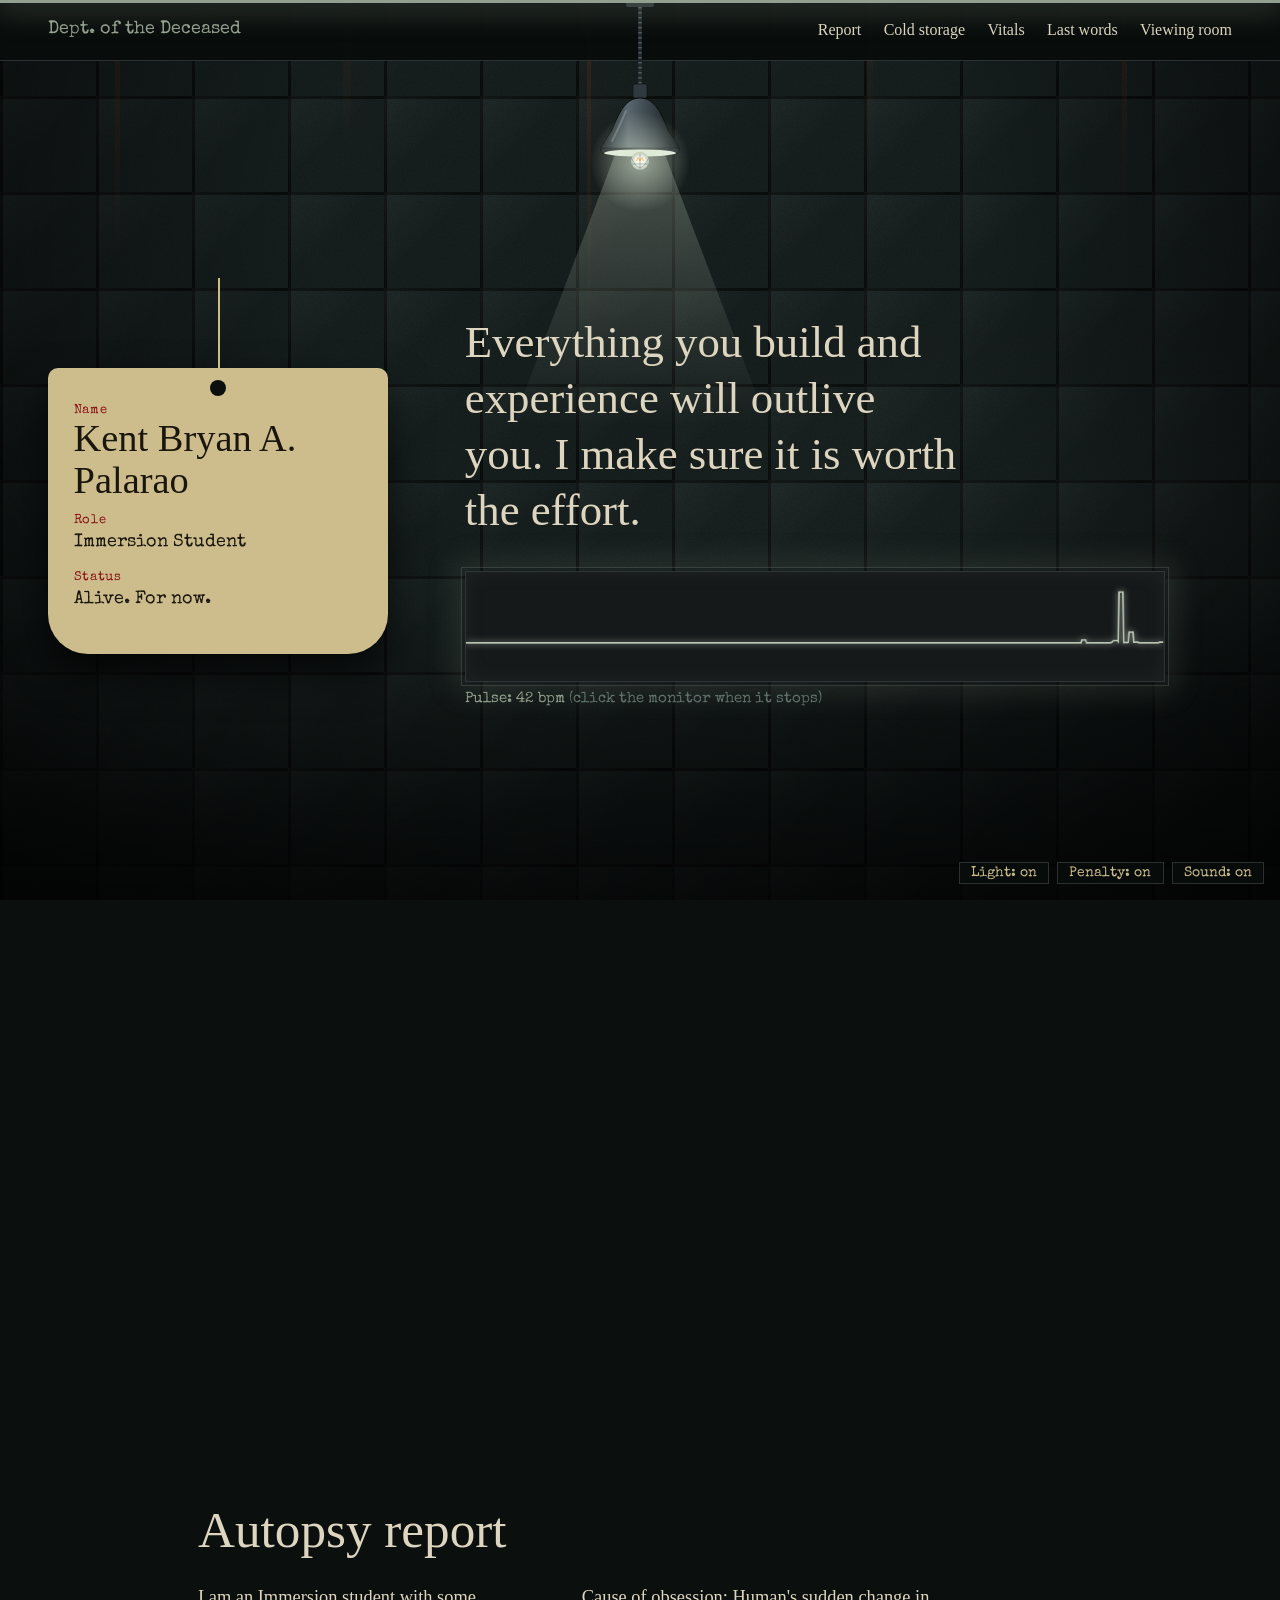
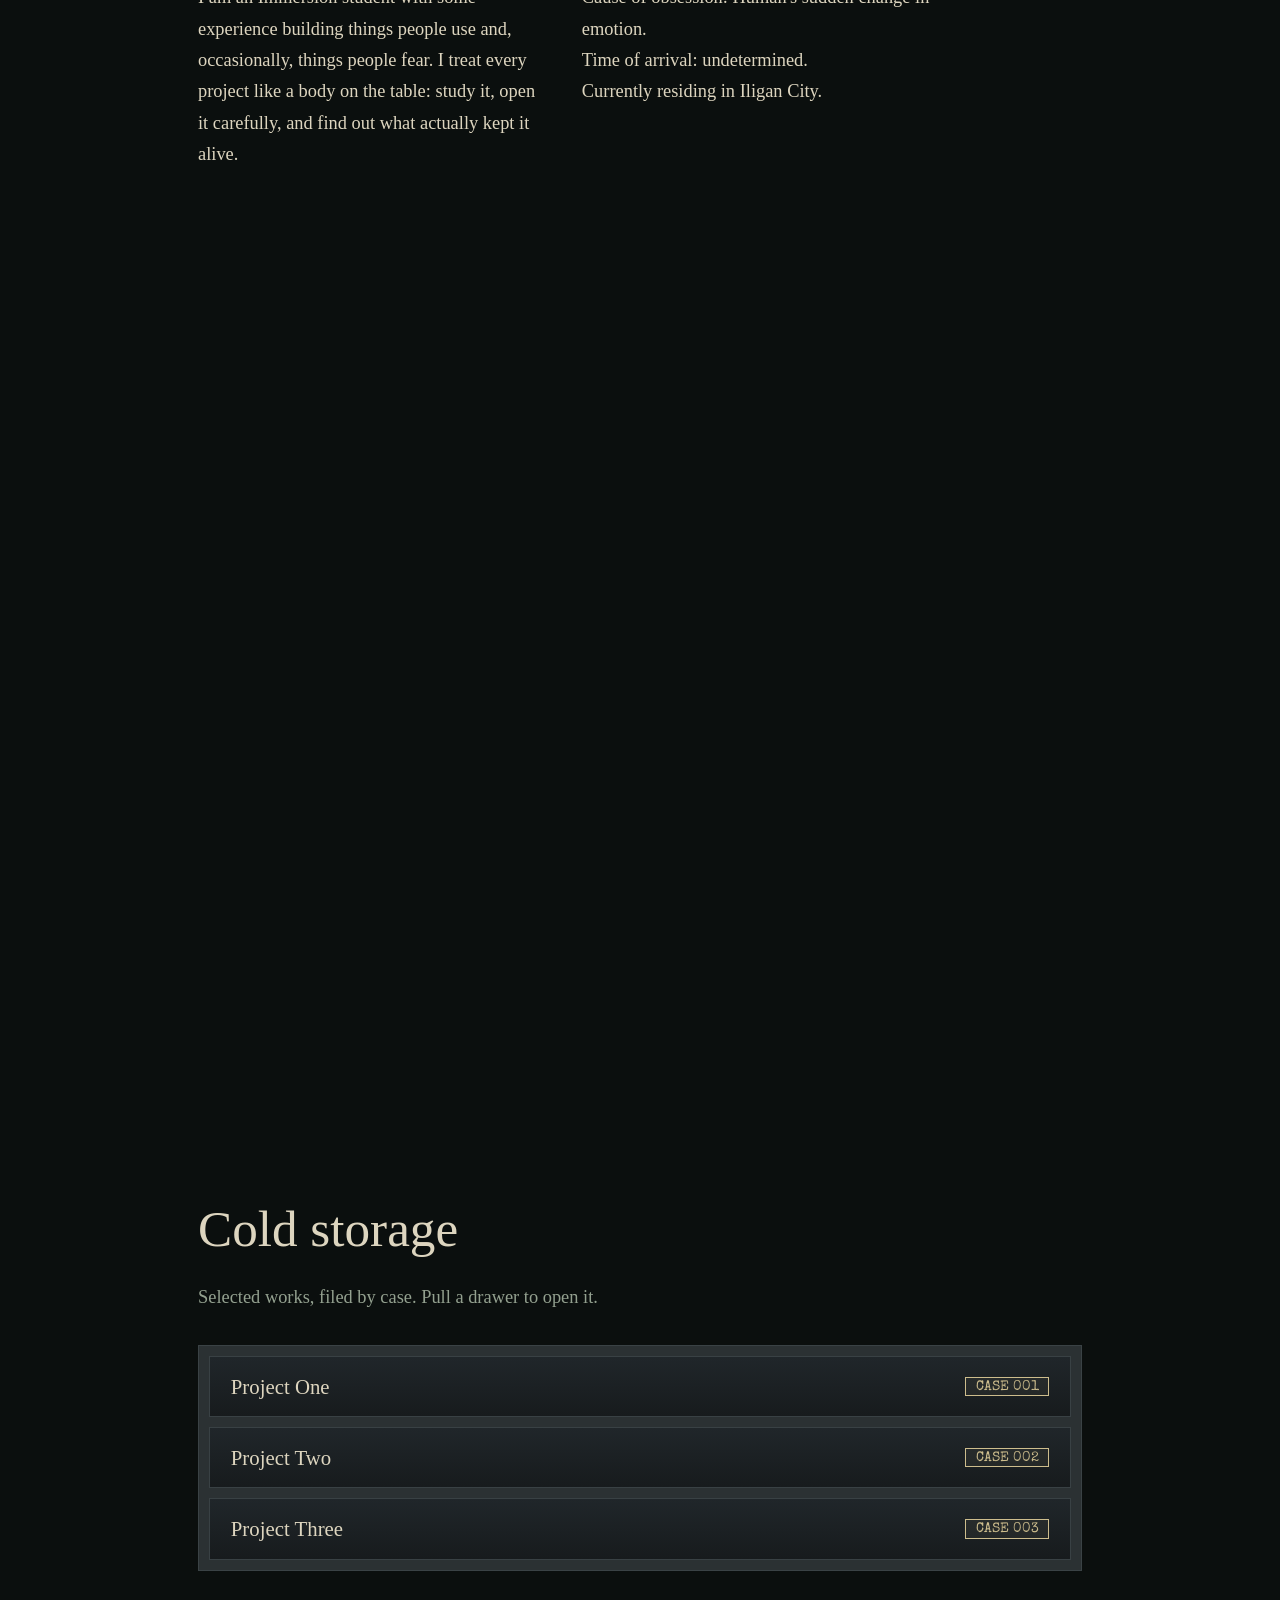
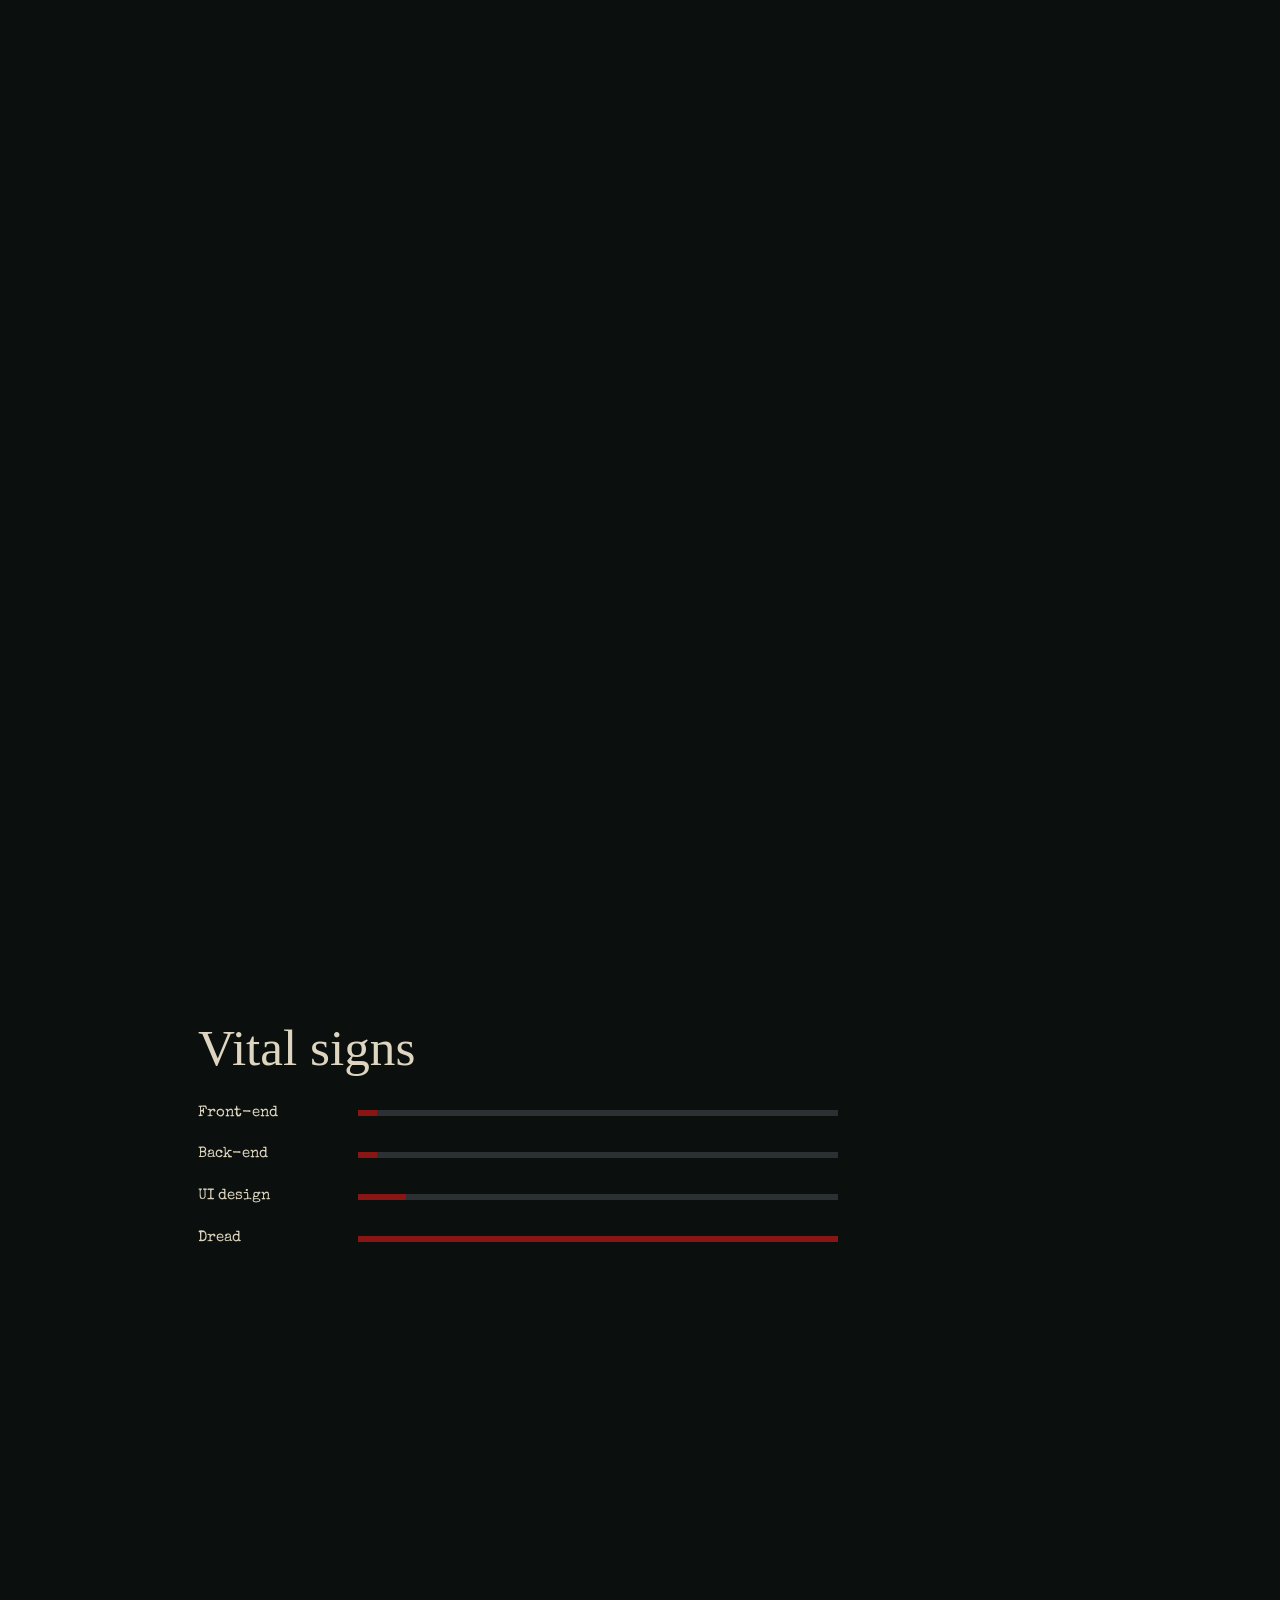
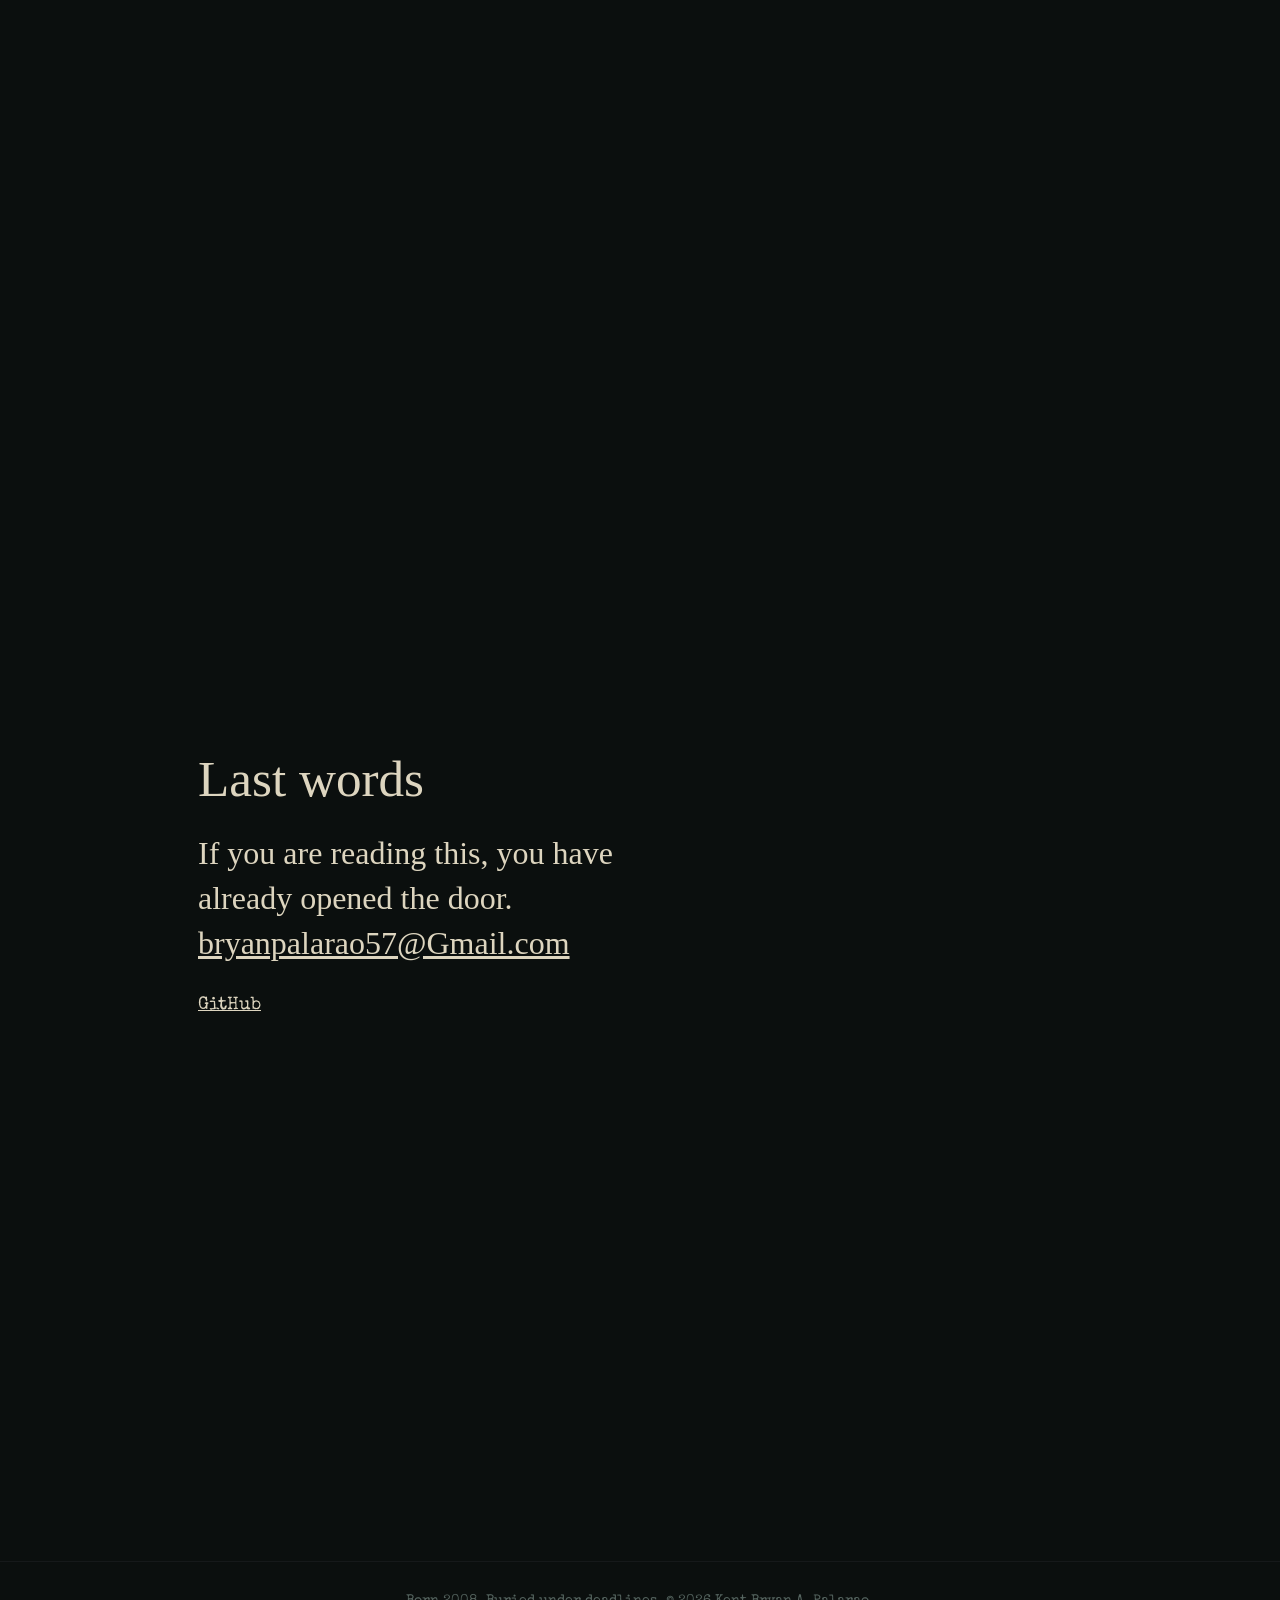
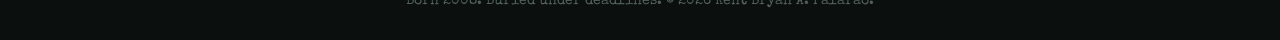
==== commit aa0aec7b: "something good" ====
--- a/index.html
+++ b/index.html
@@ -18,7 +18,8 @@
   <span class="fog"></span><span class="vig"></span>
 </div>
 <div id="dark" aria-hidden="true"></div>
-<div id="beam" aria-hidden="true"></div>
+<div id="glow" aria-hidden="true"></div>
+<div id="halluc" aria-hidden="true"></div>
 <div id="lamp" aria-hidden="true"><div class="lamp-swing">
 <svg viewBox="0 0 120 190" width="120" height="190" style="overflow:visible">
   <defs>
@@ -55,7 +56,7 @@
 </header>
 
 <div class="controls">
-    <button id="lights" class="toggle" aria-pressed="true">Torch: on</button>
+    <button id="lights" class="toggle" aria-pressed="true">Light: on</button>
     <button id="penalty" class="toggle" aria-pressed="true">Penalty: on</button>
     <button id="sound" class="toggle" aria-pressed="true">Sound: on</button>
 </div>
@@ -69,7 +70,7 @@
       <p class="tag-k">Status</p><p class="tag-v" id="status">Alive. For now.</p>
     </div>
     <div class="hero-copy">
-      <p class="lede">Every change in emotion is a wonders to everyone. I make sure you experience that change.</p>
+      <p class="lede">Everything you build and experience will outlive you. I make sure it is worth the effort.</p>
       <div class="monitor">
         <canvas id="ecg" width="900" height="140" role="img" aria-label="Heartbeat monitor"></canvas>
         <span class="beacon" aria-hidden="true"></span>
@@ -107,4 +108,4 @@
 <footer data-scene="satin">Born 2008. Buried under deadlines. &copy; <span id="yr"></span> Kent Bryan A. Palarao.</footer>
 <script src="script.js"></script>
 </body>
-</html>
+</html>
--- a/style.css
+++ b/style.css
@@ -87,28 +87,11 @@
   background:url("data:image/svg+xml,%3Csvg xmlns='http://www.w3.org/2000/svg' width='300' height='300'%3E%3Cfilter id='n'%3E%3CfeTurbulence type='fractalNoise' baseFrequency='.8' numOctaves='3' stitchTiles='stitch'/%3E%3CfeColorMatrix values='0 0 0 0 .1 0 0 0 0 .13 0 0 0 0 .12 0 0 0 1.4 -.35'/%3E%3C/filter%3E%3Crect width='300' height='300' filter='url(%23n)'/%3E%3C/svg%3E")}
 @keyframes drift{from{transform:translate3d(-6%,0,0)}to{transform:translate3d(6%,-3%,0)}}
 
-/* torch: darkness that follows the cursor */
-#dark{position:fixed;inset:0;z-index:50;pointer-events:none;
-  background:radial-gradient(circle var(--r,260px) at var(--mx,50%) var(--my,40%),transparent 0,rgba(0,0,0,var(--m,.35)) 55%,rgba(0,0,0,var(--o,.88)) 100%);
-  transition:opacity .4s}
-#dark.off{opacity:0}
-/* torch off: a fixed shaft of light down the middle of the page, dark at the sides.
-   The penalty still applies: it narrows the shaft and deepens the dark. */
-@property --k{syntax:"<number>";inherits:false;initial-value:.92}
-#beam{--k:.92;position:fixed;inset:0;z-index:50;pointer-events:none;opacity:0;transition:opacity .2s,--k .18s;
-  background:
-    linear-gradient(90deg,transparent calc(50% - 24%),rgba(200,214,196,calc(var(--t,.07) * (1 - var(--k) / .92))) 50%,transparent calc(50% + 24%)),
-    linear-gradient(90deg,
-    rgba(0,0,0,max(var(--o,.82),var(--k))) 0,
-    rgba(0,0,0,max(var(--m,.22),var(--k))) calc(50% - var(--bw,26%)),
-    rgba(0,0,0,var(--k)) 50%,
-    rgba(0,0,0,max(var(--m,.22),var(--k))) calc(50% + var(--bw,26%)),
-    rgba(0,0,0,max(var(--o,.82),var(--k))) 100%)}
-#beam.lit{--k:0}
-#dark.off ~ #beam{opacity:1}
+/* the dark: lights off drops a near-black veil over the whole page (JS drives --dk, 0 to 1) */
+#dark{position:fixed;inset:0;z-index:50;pointer-events:none;background:#000;opacity:var(--dk,0)}
 
 /* hanging lamp: drops in with the torch off, then switches on; switches off, then gets hauled back up */
-#lamp{position:fixed;top:0;left:50%;width:120px;margin-left:-60px;z-index:58;pointer-events:none;
+#lamp{position:absolute;top:0;left:50%;width:120px;margin-left:-60px;z-index:58;pointer-events:none;
   transform:translateY(-130%);transition:transform .9s cubic-bezier(.6,0,.9,.5)}
 #lamp.down{transform:none;transition-duration:1s;transition-timing-function:cubic-bezier(.3,1.45,.5,1)}
 .lamp-swing{position:relative;height:190px;transform-origin:50% 0}
@@ -119,7 +102,7 @@
 #lamp.on .fil{opacity:var(--lit,1)}
 #lamp.on .bulb{fill:url(#bulbG);stroke:none;opacity:var(--lit,1)}
 @keyframes lswing{0%{transform:rotate(7deg)}20%{transform:rotate(-5deg)}40%{transform:rotate(3.5deg)}60%{transform:rotate(-2deg)}80%{transform:rotate(1deg)}100%{transform:rotate(0)}}
-@media (hover:none){#dark,#beam,#lamp{display:none}.toggle{display:none}#sound{display:inline-block}}
+@media (max-width:760px){#lamp{display:none}}
 
 /* flickering strip light */
 body::before{content:"";position:fixed;top:0;left:0;right:0;height:3px;z-index:60;
@@ -131,11 +114,12 @@
 .mark{font-family:var(--type);text-decoration:none;color:var(--pallor)}
 nav{margin-left:auto;display:flex;flex-wrap:wrap;gap:.3rem 1.4rem;align-items:center;font-size:1rem}
 nav a{text-decoration:none}
+nav a.active{color:var(--blood-lit)}
 .controls{position:fixed;right:1rem;bottom:1rem;z-index:59;display:flex;flex-wrap:wrap;gap:.5rem;justify-content:flex-end}
 .toggle{font:.9rem var(--type);background:rgba(9,13,12,.88);color:var(--tag);border:1px solid var(--steel);padding:.2rem .7rem;cursor:pointer}
 
 .hero{display:grid;grid-template-columns:minmax(260px,340px) 1fr;gap:clamp(2rem,6vw,5rem);align-items:center;
-  min-height:88vh;padding:3rem clamp(1rem,4vw,3rem)}
+  min-height:100vh;min-height:100svh;padding:3rem clamp(1rem,4vw,3rem)}
 .tag{position:relative;background:var(--tag);color:#1a160c;padding:2.2rem 1.6rem 1.6rem;border-radius:10px 10px 40px 40px;
   transform-origin:50% -30px;animation:sway 6s ease-in-out infinite;box-shadow:0 20px 40px rgba(0,0,0,.7)}
 .tag::before{content:"";position:absolute;left:50%;top:-90px;width:2px;height:90px;background:var(--tag)}
@@ -158,7 +142,7 @@
 .pulse span{color:#5e6f6a}
 .pulse.dead{color:var(--blood-lit)}
 
-.wrap{max-width:980px;margin:0 auto;padding:6rem clamp(1rem,4vw,3rem) 2rem}
+.wrap{max-width:980px;margin:0 auto;min-height:150vh;min-height:150svh;scroll-margin-top:-25vh;display:flex;flex-direction:column;justify-content:center;padding:5rem clamp(1rem,4vw,3rem)}
 h2{font:400 clamp(2rem,5vw,3.2rem)/1.1 var(--serif);margin-bottom:1.5rem;color:var(--bone)}
 .sub{color:var(--pallor);margin-bottom:2rem}
 .cols{display:grid;grid-template-columns:repeat(auto-fit,minmax(280px,1fr));gap:2rem;max-width:80ch}
@@ -186,7 +170,7 @@
 
 .big{font-size:clamp(1.4rem,3vw,2rem);line-height:1.4;max-width:30ch}
 .links{margin-top:1.5rem;display:flex;gap:1.5rem;font-family:var(--type)}
-footer{margin-top:7rem;padding:2rem;text-align:center;font:.9rem var(--type);color:#55645f;border-top:1px solid var(--slab)}
+footer{padding:2rem;text-align:center;font:.9rem var(--type);color:#55645f;border-top:1px solid var(--slab)}
 
 @media (max-width:760px){.hero{grid-template-columns:1fr;padding-top:7rem}.tag{max-width:320px;margin:0 auto}.vitals li{grid-template-columns:1fr}}
 @media (prefers-reduced-motion:reduce){*,body::before{animation:none!important;transition:none!important}}
@@ -205,3 +189,36 @@
 #room.flick{animation:rflick .5s}
 @keyframes rflick{0%{opacity:1}15%{opacity:.25}30%{opacity:1}45%{opacity:.4}60%{opacity:1}}
 @media (max-width:760px){.bar{padding:.6rem 1rem}nav{gap:.2rem 1rem;font-size:.95rem}.controls{right:.6rem;bottom:.6rem}.toggle{font-size:.8rem;padding:.15rem .5rem}}
+
+nav a[aria-current]{color:var(--blood-lit)}
+
+/* ---- very dim glowing lights, only found in the dark ---- */
+#glow{position:fixed;inset:0;z-index:51;pointer-events:none}
+.led{position:fixed;left:0;top:0;opacity:0;border-radius:50%;pointer-events:none;transition:opacity .5s;
+  background:rgba(var(--c),.85);box-shadow:0 0 9px 3px rgba(var(--c),.3)}
+.led.exit{border-radius:2px;display:grid;place-items:center;font:600 7px var(--type);letter-spacing:.12em;color:#04230f}
+.led.blob{background:rgba(var(--c),.3);box-shadow:none;filter:blur(10px)}
+.led.blink{animation:ledblink 3s steps(1) infinite}
+.led.flame{animation:flame .45s ease-in-out infinite alternate;border-radius:50% 50% 50% 50%/65% 65% 35% 35%}
+@keyframes ledblink{0%,88%{filter:brightness(1)}89%,100%{filter:brightness(.08)}}
+@keyframes flame{from{scale:1 .88}to{scale:.9 1.1}}
+
+/* ---- hallucinations (after 5s of darkness) ---- */
+#halluc{position:fixed;inset:0;z-index:53;pointer-events:none;overflow:hidden}
+#halluc::before{content:"";position:absolute;inset:0;opacity:0;transition:opacity 2s;background:radial-gradient(ellipse at 50% 50%,transparent 45%,rgba(130,0,0,.55))}
+#halluc.on::before{opacity:calc(.12 + var(--hi,0) * .8);animation:throb 1.3s ease-in-out infinite}
+@keyframes throb{50%{transform:scale(1.07)}}
+.eyes{position:absolute;display:flex;gap:calc(15px * var(--sc,1));opacity:0;animation:eyes 4.2s ease-in-out forwards}
+.eyes b{width:calc(10px * var(--sc,1));height:calc(5px * var(--sc,1));border-radius:50%;background:#e6f0df;box-shadow:0 0 12px 3px rgba(230,240,223,.35)}
+@keyframes eyes{0%{opacity:0}15%,44%{opacity:var(--a,.4);scale:1 1}49%{scale:1 .1}54%,85%{opacity:var(--a,.4);scale:1 1}100%{opacity:0}}
+.word{position:absolute;white-space:nowrap;opacity:0;font:1.1rem var(--type);letter-spacing:.15em;color:#a89c85;text-shadow:0 0 8px rgba(130,0,0,.7);animation:word 3.2s steps(1) forwards}
+@keyframes word{0%{opacity:0}10%{opacity:var(--a,.3)}18%{opacity:0}26%,70%{opacity:var(--a,.3)}76%{opacity:0}80%{opacity:var(--a,.3)}100%{opacity:0}}
+.peek{position:absolute;width:120px;height:160px;opacity:0;border-radius:50% 50% 45% 45%;animation:peek 2.6s ease-in-out forwards;
+  background:radial-gradient(ellipse 13px 8px at 32% 42%,#000 60%,transparent 64%),radial-gradient(ellipse 13px 8px at 68% 42%,#000 60%,transparent 64%),
+    radial-gradient(ellipse 22px 9px at 50% 76%,#000 55%,transparent 62%),radial-gradient(ellipse at 50% 40%,#9aa39b,#3d4642 72%)}
+@keyframes peek{0%{opacity:0;translate:0}25%,70%{opacity:calc(.1 + var(--hi,0) * .28);translate:calc(var(--d,1) * 58px) 0}100%{opacity:0;translate:0}}
+.figure{position:absolute;left:84%;bottom:2%;width:60px;height:190px;scale:var(--s,.6);transform-origin:50% 100%;transition:scale 3s;
+  opacity:calc(.3 + var(--hi,0) * .5);background:linear-gradient(rgba(150,165,158,.2),rgba(150,165,158,.05));border-radius:45% 45% 8% 8%/18% 18% 3% 3%}
+.figure::before{content:"";position:absolute;left:50%;top:-36px;width:34px;height:40px;margin-left:-17px;border-radius:50%;background:rgba(150,165,158,.2)}
+.figure::after{content:"";position:absolute;left:50%;top:-24px;width:24px;height:4px;margin-left:-12px;opacity:calc(var(--hi,0) * 1.4 - .4);
+  background:radial-gradient(circle at 22% 50%,#e8f0e2 0 2px,transparent 3px),radial-gradient(circle at 78% 50%,#e8f0e2 0 2px,transparent 3px)}
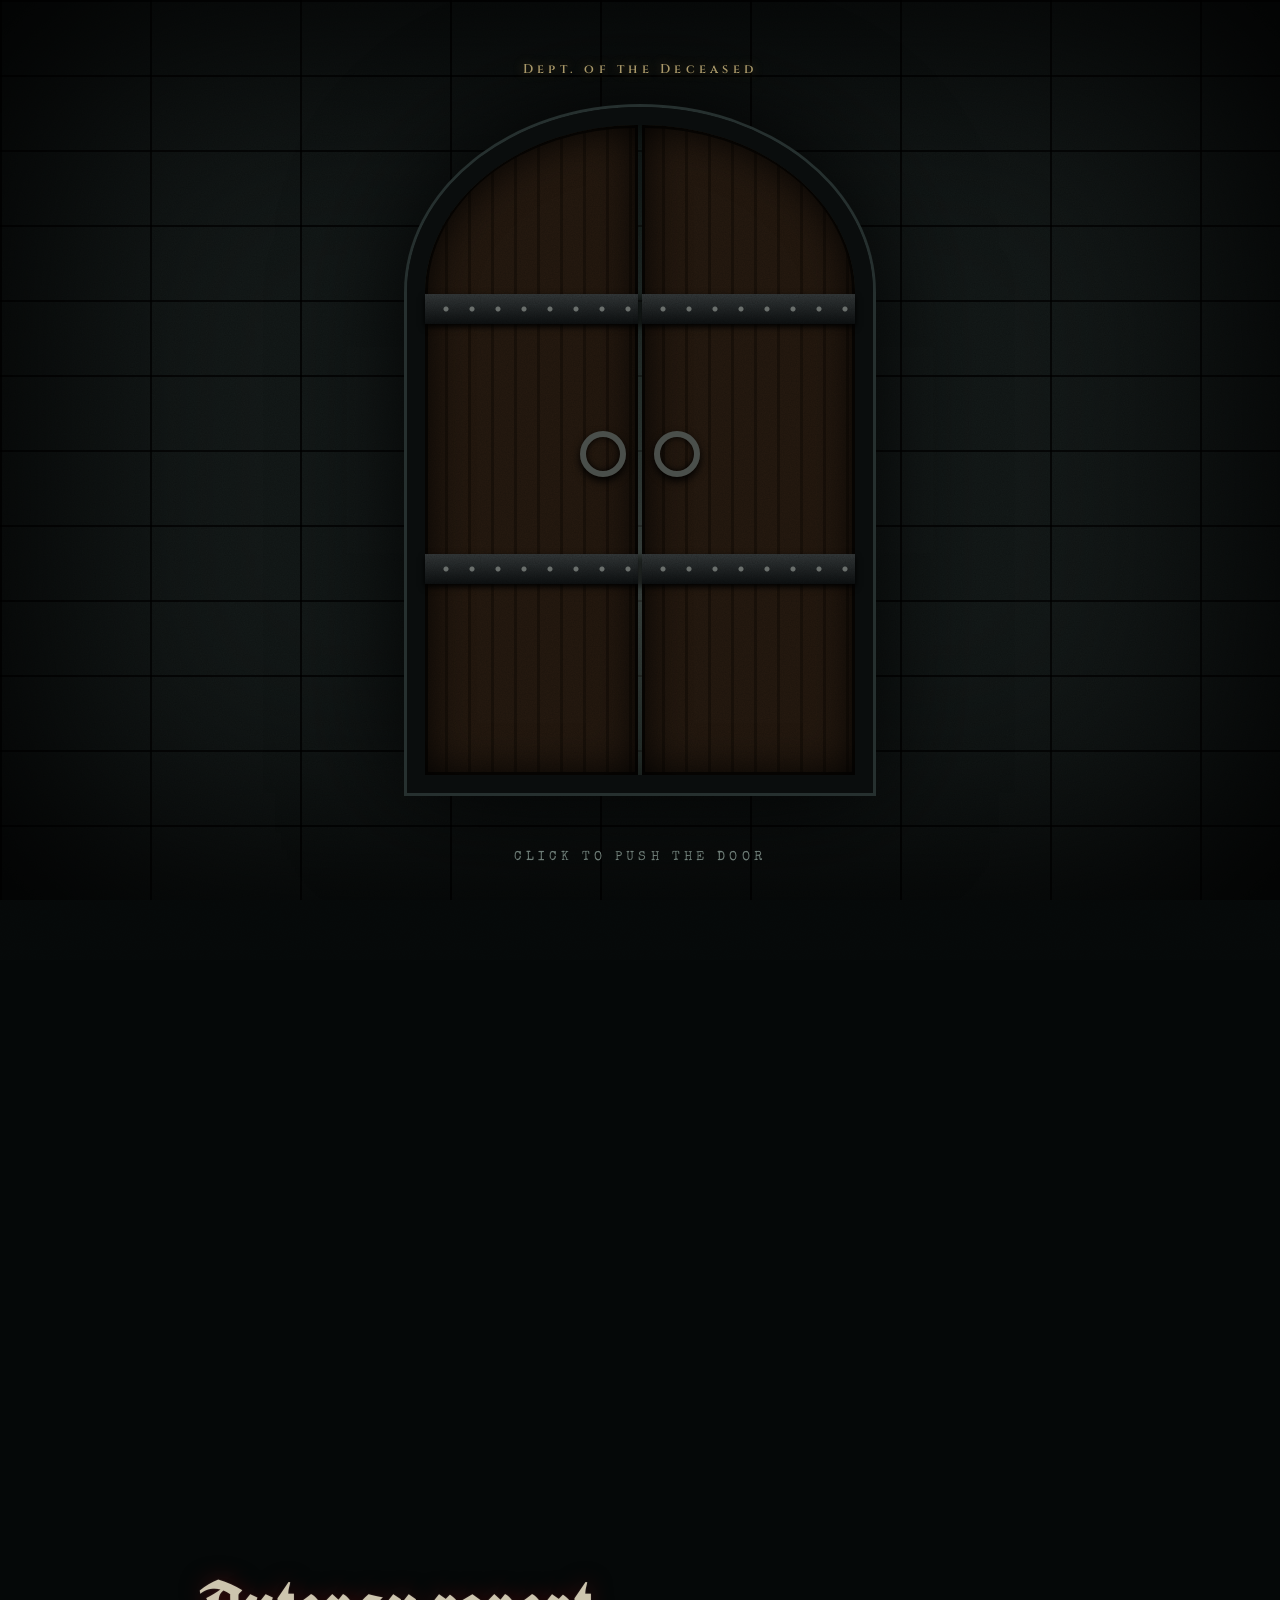
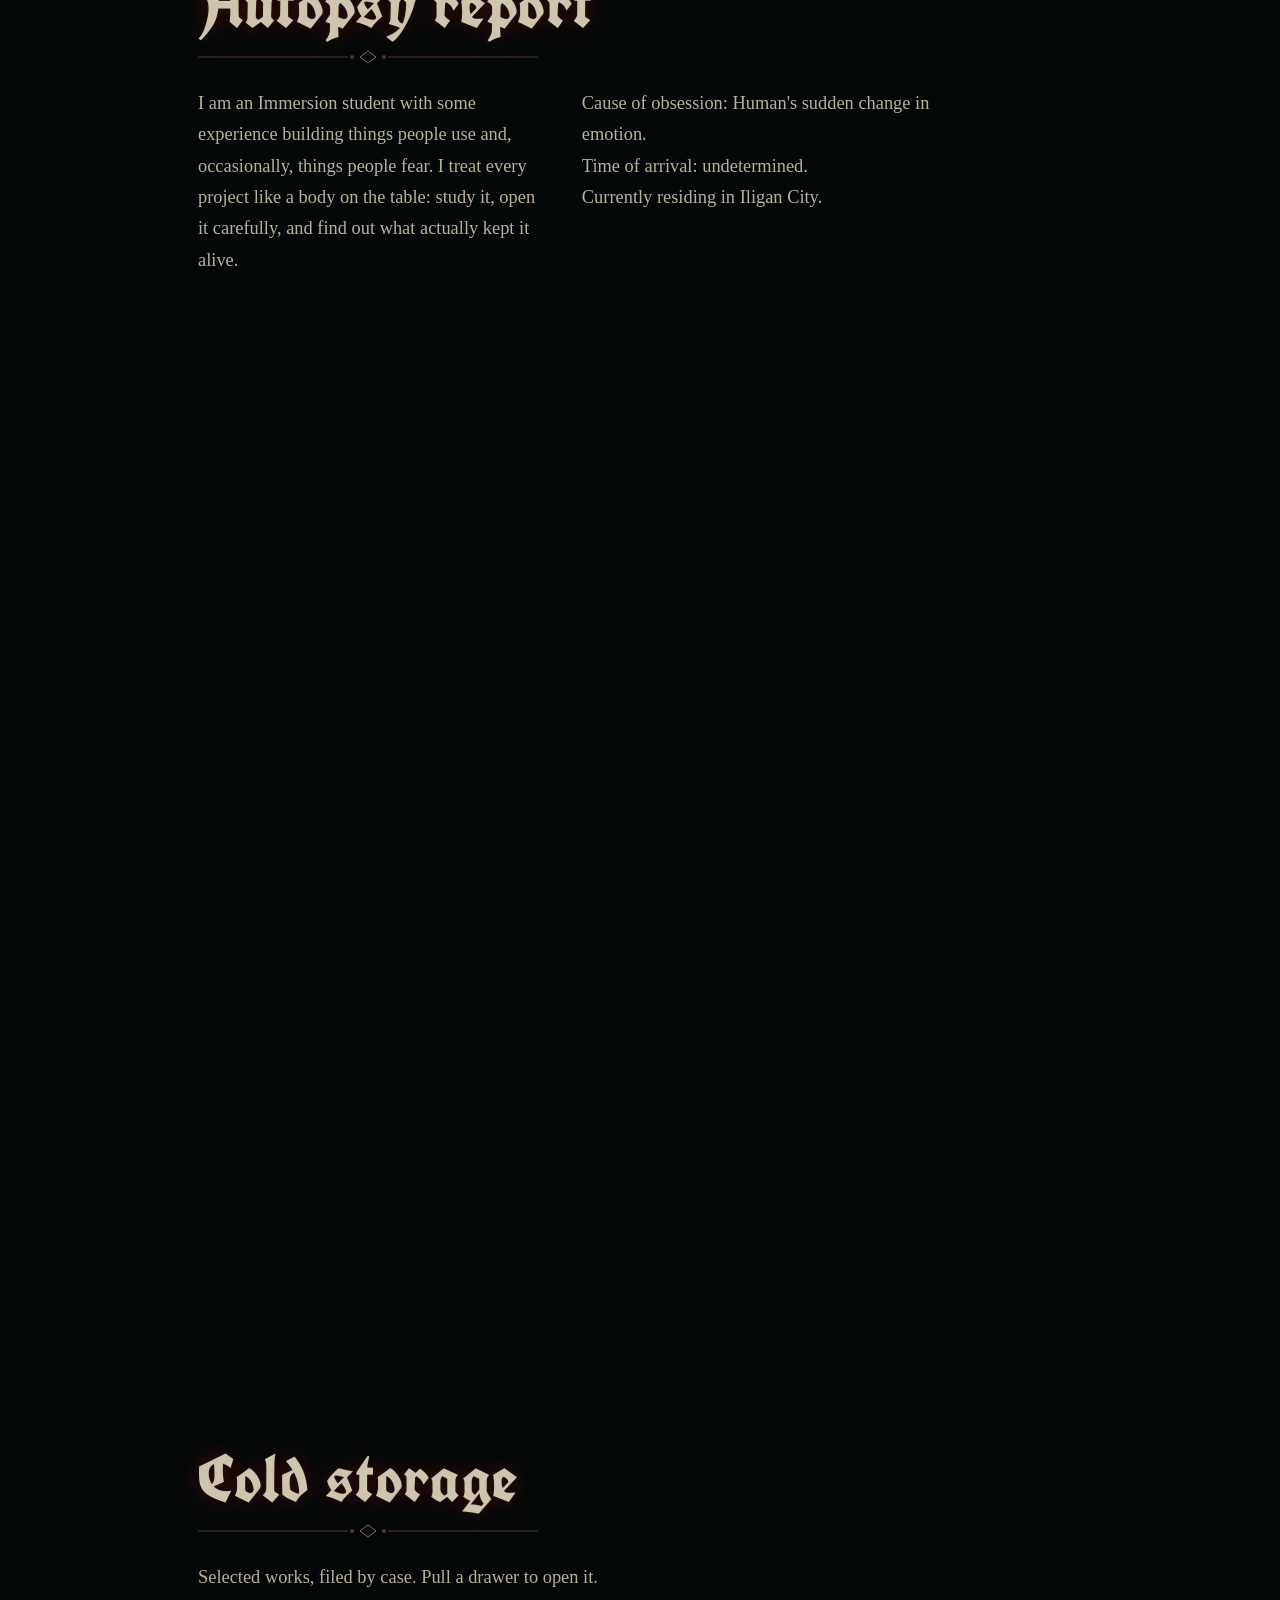
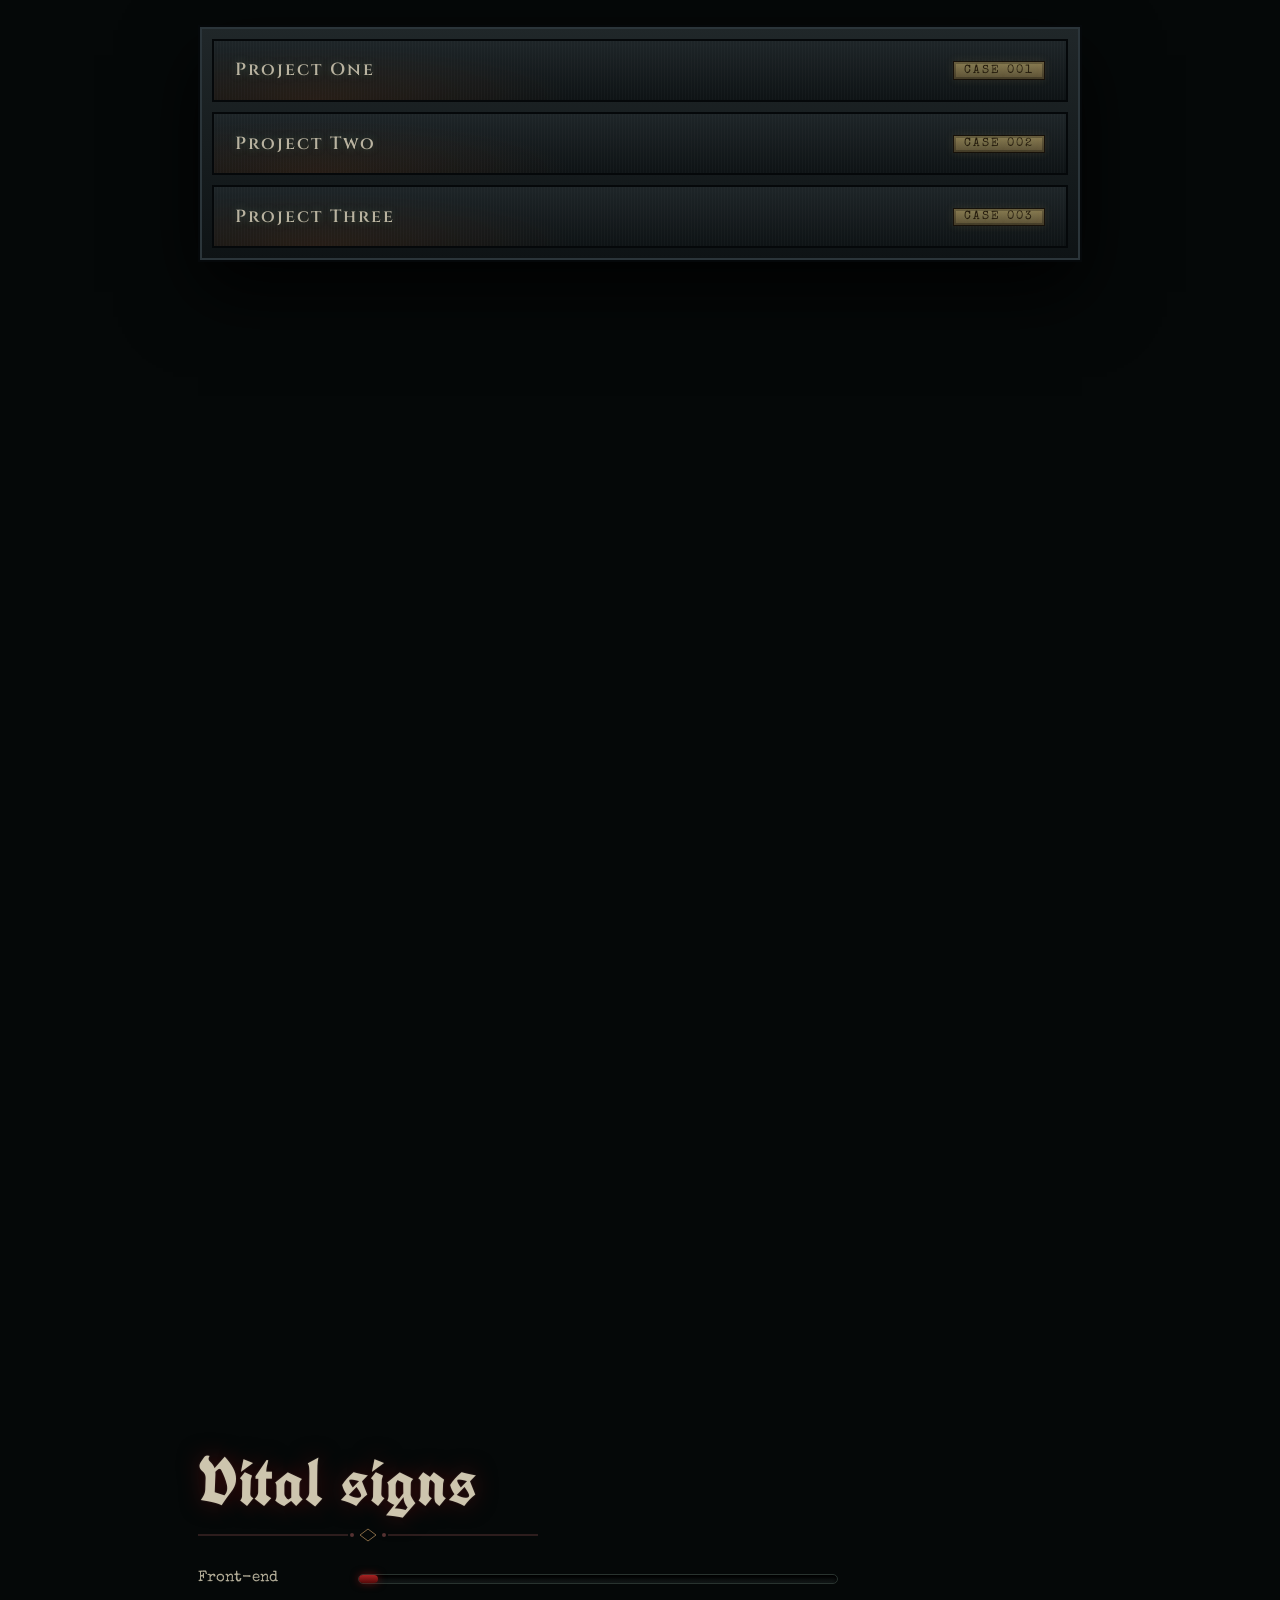
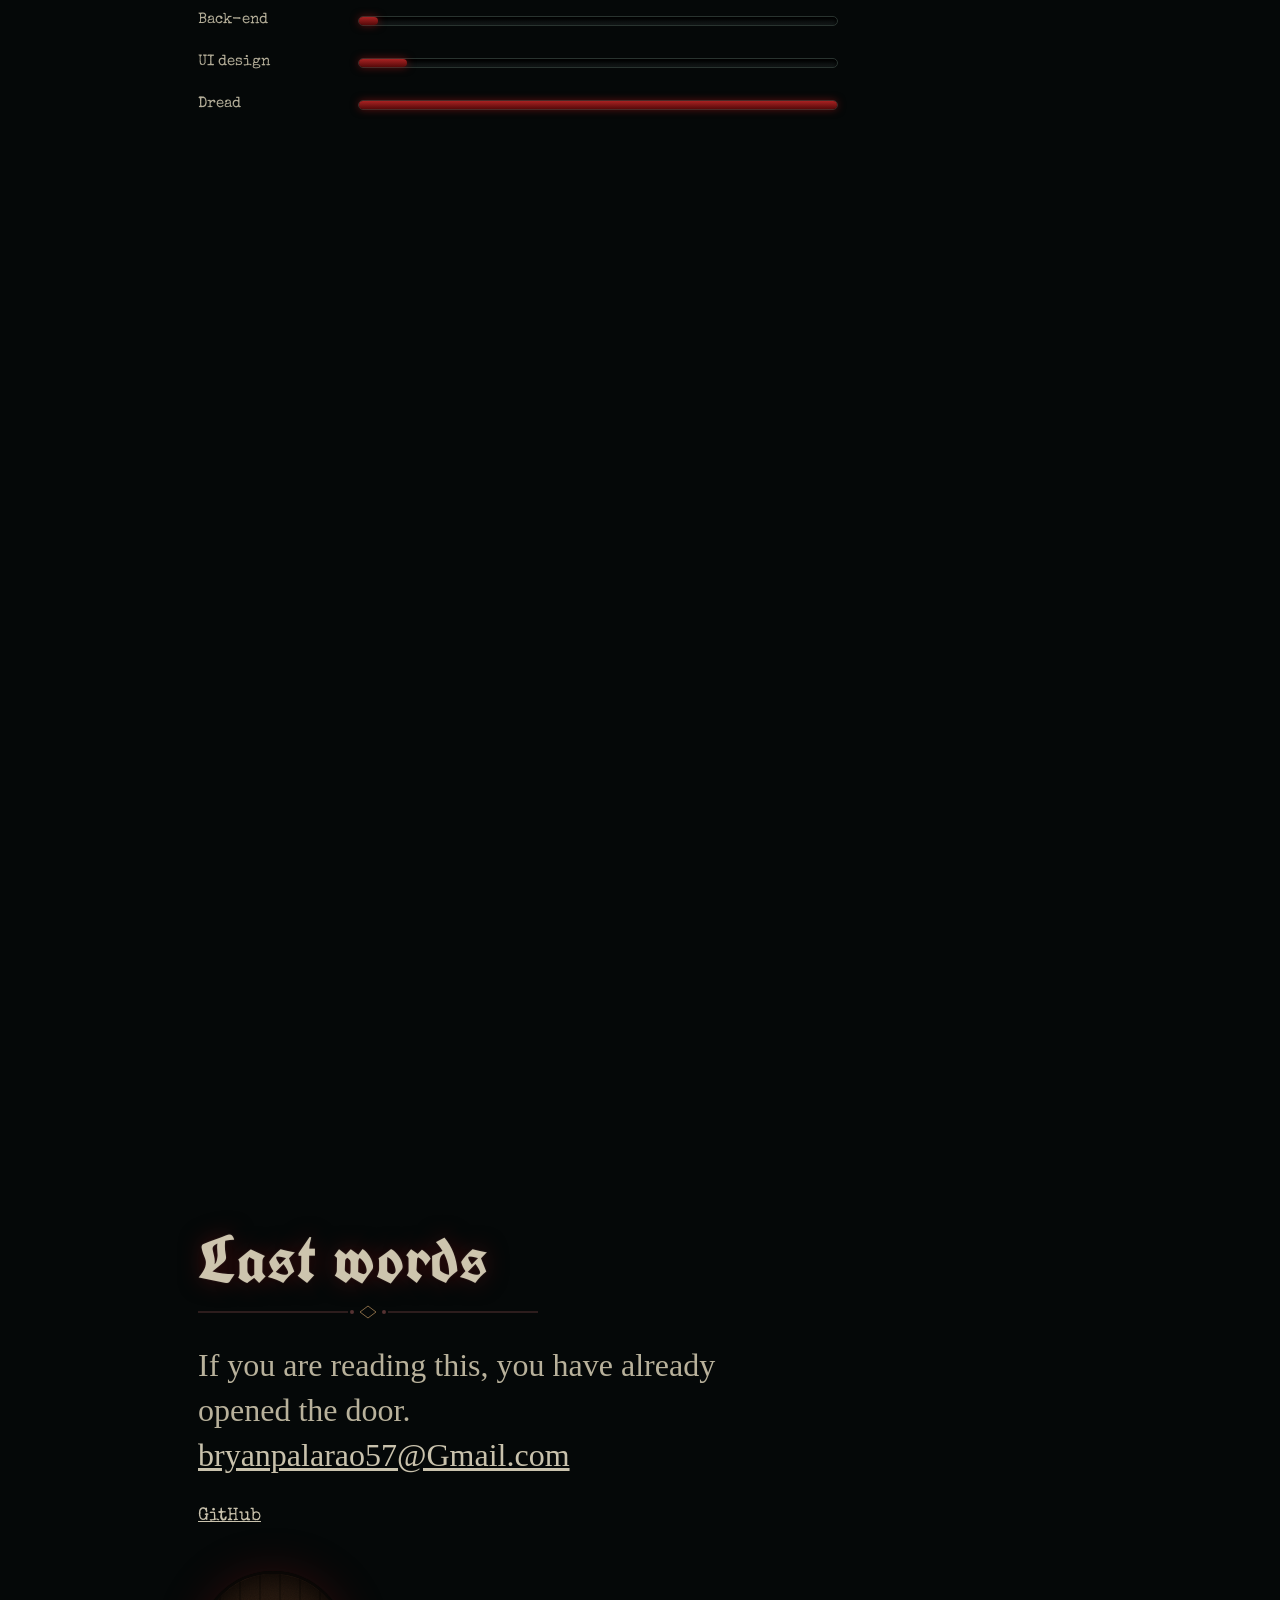
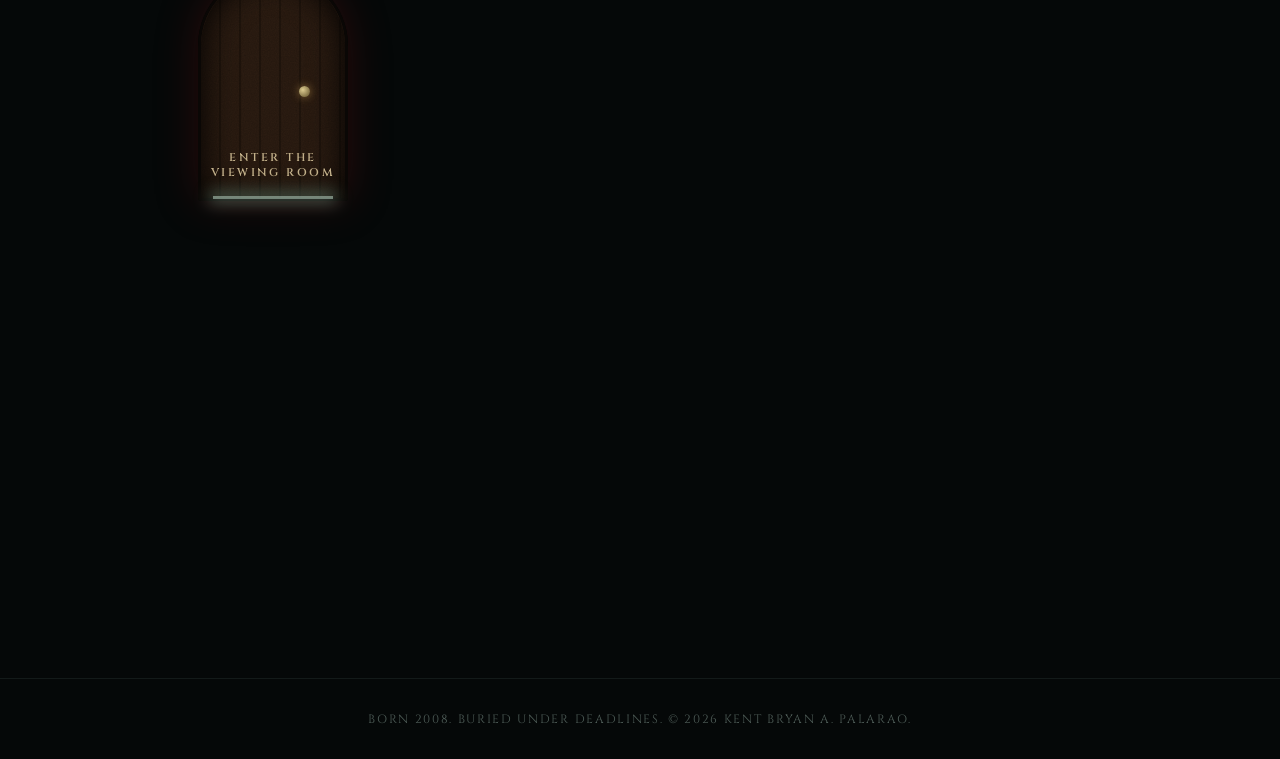
==== commit 1f16e65d: "Almost done" ====
--- a/index.html
+++ b/index.html
@@ -3,18 +3,36 @@
 <head>
 <meta charset="UTF-8">
 <meta name="viewport" content="width=device-width, initial-scale=1">
-<title>Your Name — Memento Mori Portfolio</title>
+<title>Kent Bryan A. Palarao — Memento Mori</title>
 <link rel="preconnect" href="https://fonts.googleapis.com">
-<link href="https://fonts.googleapis.com/css2?family=IM+Fell+English:ital@0;1&family=Special+Elite&display=swap" rel="stylesheet">
+<link href="https://fonts.googleapis.com/css2?family=Cinzel:wght@400;600&family=IM+Fell+English:ital@0;1&family=Special+Elite&family=UnifrakturCook:wght@700&display=swap" rel="stylesheet">
 <link rel="stylesheet" href="style.css">
 </head>
 <body>
+<div id="intro" class="door-gothic" aria-hidden="true">
+  <div class="wall"></div>
+  <div class="frame"><div class="gap"></div>
+    <div class="leaf l"><i class="band b1"></i><i class="band b2"></i><i class="ring"></i></div>
+    <div class="leaf r"><i class="band b1"></i><i class="band b2"></i><i class="ring"></i></div>
+    <div class="plate">Dept. of the Deceased</div>
+  </div>
+  <p class="prompt">click to push the door</p>
+</div>
+<svg width="0" height="0" style="position:absolute" aria-hidden="true"><defs>
+  <g id="s-stand"><circle cx="20" cy="10" r="8"/><path d="M12 19h16l3 45H9zM13 21L6 24 3 106h4l5-72zM27 21l7 3 3 82h-4l-5-72zM11 62h8l-1 66h-5zM21 62h8l-1 66h-5z"/></g>
+  <g id="s-crawl"><circle cx="106" cy="20" r="6"/><path d="M12 26Q30 6 62 18Q84 26 102 24L108 30Q86 38 62 32Q32 40 12 34zM96 28L112 46 108 48 92 33zM70 30L66 49 62 48 64 30zM34 28L22 47 18 45 30 27zM14 28L4 40 2 37 11 26z"/></g>
+  <g id="s-hand"><path d="M14 100V62Q10 56 12 50L10 20 14 20 17 46 19 8 23 8 24 44 27 4 31 4 31 44 35 12 39 12 37 48 42 36 46 38 40 62 36 100z"/></g>
+</defs></svg>
+<div id="watchers" aria-hidden="true">
+  <svg class="w1" viewBox="0 0 40 130"><use href="#s-stand"/></svg><svg class="w2" viewBox="0 0 40 130"><use href="#s-stand"/></svg>
+  <svg class="w3" viewBox="0 0 120 50"><use href="#s-crawl"/></svg><svg class="w4" viewBox="0 0 50 100"><use href="#s-hand"/></svg>
+</div>
 <div id="room" aria-hidden="true" data-scene="wall">
   <span class="scene s-wall"><i class="drip" style="left:14%"></i><i class="drip" style="left:47%;animation-delay:-3s"></i><i class="drip" style="left:81%;animation-delay:-5.5s"></i></span>
   <span class="scene s-report"><i class="folder"></i><i class="paper"></i><i class="ring"></i></span>
   <span class="scene s-steel"></span>
   <span class="scene s-chart"><i class="trace"></i></span>
-  <span class="scene s-satin"></span>
+  <span class="scene s-satin"><i class="web wl"></i><i class="web wr"></i></span>
   <span class="fog"></span><span class="vig"></span>
 </div>
 <div id="dark" aria-hidden="true"></div>
@@ -23,28 +41,36 @@
 <div id="lamp" aria-hidden="true"><div class="lamp-swing">
 <svg viewBox="0 0 120 190" width="120" height="190" style="overflow:visible">
   <defs>
-    <linearGradient id="shadeG" x1="0" x2="1"><stop offset="0" stop-color="#1b2124"/><stop offset=".35" stop-color="#5a676e"/><stop offset=".62" stop-color="#3a444a"/><stop offset="1" stop-color="#14191b"/></linearGradient>
-    <radialGradient id="bulbG"><stop offset="0" stop-color="#fff"/><stop offset=".55" stop-color="#eef3e6"/><stop offset="1" stop-color="#b9c7b0"/></radialGradient>
-    <radialGradient id="haloG"><stop offset="0" stop-color="#d6e3cf" stop-opacity=".6"/><stop offset="1" stop-color="#d6e3cf" stop-opacity="0"/></radialGradient>
-    <linearGradient id="coneG" x1="0" y1="0" x2="0" y2="1"><stop offset="0" stop-color="#d6e3cf" stop-opacity=".26"/><stop offset="1" stop-color="#d6e3cf" stop-opacity="0"/></linearGradient>
+    <linearGradient id="shadeG" x1="0" x2="1"><stop offset="0" stop-color="#0e1213"/><stop offset=".33" stop-color="#4b564f"/><stop offset=".6" stop-color="#2c3532"/><stop offset="1" stop-color="#0b0f0f"/></linearGradient>
+    <radialGradient id="bulbG"><stop offset="0" stop-color="#fffbe9"/><stop offset=".55" stop-color="#ecdfb8"/><stop offset="1" stop-color="#a99a6c"/></radialGradient>
+    <radialGradient id="haloG"><stop offset="0" stop-color="#cfe0c6" stop-opacity=".55"/><stop offset="1" stop-color="#cfe0c6" stop-opacity="0"/></radialGradient>
+    <linearGradient id="coneG" x1="0" y1="0" x2="0" y2="1"><stop offset="0" stop-color="#cfe0c6" stop-opacity=".24"/><stop offset="1" stop-color="#cfe0c6" stop-opacity="0"/></linearGradient>
+    <filter id="pit" x="0" y="0" width="100%" height="100%"><feTurbulence baseFrequency=".6" numOctaves="2" seed="5"/><feColorMatrix values="0 0 0 0 0 0 0 0 0 0 0 0 0 0 0 0 0 0 .9 -.35"/><feComposite in2="SourceGraphic" operator="in"/></filter>
   </defs>
   <polygon class="cone" points="36,152 84,152 190,430 -70,430" fill="url(#coneG)"/>
-  <rect x="46" y="0" width="28" height="7" rx="2" fill="#2a3134"/>
-  <line x1="60" y1="7" x2="60" y2="86" stroke="#232a2d" stroke-width="3.5"/>
-  <line x1="60" y1="7" x2="60" y2="86" stroke="#4d595e" stroke-width="3.5" stroke-dasharray="1.4 3.6"/>
-  <rect x="53" y="84" width="14" height="14" rx="2" fill="#303a3e" stroke="#0b0e0f" stroke-width=".6"/>
-  <path d="M60 98C49 98 41 106 32 130L21 147Q19 152 25 152L95 152Q101 152 99 147L88 130C79 106 71 98 60 98Z" fill="url(#shadeG)" stroke="#0b0e0f"/>
-  <path d="M46 111C42 120 38 130 32 141" stroke="rgba(255,255,255,.2)" fill="none" stroke-width="2" stroke-linecap="round"/>
-  <rect x="21" y="148" width="78" height="5" rx="2.5" fill="#20272a" stroke="#0b0e0f" stroke-width=".6"/>
-  <ellipse class="inner" cx="60" cy="153" rx="36" ry="3.5" fill="#e6efde"/>
+  <path d="M44 0h32l-5 9H49z" fill="#1a1f1e" stroke="#040505"/>
+  <path d="M60 9V76" stroke="#1d2120" stroke-width="3.6" stroke-dasharray="5 2.2" stroke-linecap="round"/>
+  <path d="M59 9V76" stroke="#5a5f55" stroke-width="1" stroke-dasharray="5 2.2" stroke-linecap="round" opacity=".6"/>
+  <path d="M55 76h10l-1.5 7h-7z" fill="#3a3426" stroke="#0a0907" stroke-width=".7"/>
+  <rect x="54" y="82" width="12" height="14" rx="2" fill="#2a2f2c" stroke="#070909" stroke-width=".7"/>
+  <path d="M56 86h8M56 90h8" stroke="#0a0c0c" stroke-width="1"/>
+  <path d="M60 94C47 94 40 103 33 126L20 146 24 152q6 6 12 0q6 6 12 0q6 6 12 0q6 6 12 0q6 6 12 0q6 6 12 0L100 146 87 126C80 103 73 94 60 94Z" fill="url(#shadeG)" stroke="#050606" stroke-width="1"/>
+  <g filter="url(#pit)" opacity=".7"><path d="M60 94C47 94 40 103 33 126L20 146 24 152H96L100 146 87 126C80 103 73 94 60 94Z" fill="#8a7a58"/></g>
+  <ellipse cx="38" cy="140" rx="9" ry="5" fill="#7a4a22" opacity=".4"/><ellipse cx="84" cy="132" rx="5" ry="7" fill="#6e4220" opacity=".35"/><ellipse cx="62" cy="112" rx="4" ry="2" fill="#8d6a3a" opacity=".25"/>
+  <path d="M48 108C43 120 38 132 32 142M60 99V146M72 108C77 120 82 132 88 142" stroke="rgba(0,0,0,.4)" fill="none" stroke-width="1.4"/>
+  <path d="M47 110C43 120 39 130 33 141" stroke="rgba(255,255,255,.16)" fill="none" stroke-width="1.6" stroke-linecap="round"/>
+  <path d="M60 94L38 104M60 94L44 120M60 94L28 126" stroke="#dcdcd0" stroke-opacity=".2" stroke-width=".5" fill="none"/>
+  <rect x="21" y="148" width="78" height="4" rx="2" fill="#1a201f" opacity=".0"/>
+  <ellipse class="inner" cx="60" cy="153" rx="36" ry="3.5" fill="#e8dfc0"/>
   <circle class="halo" cx="60" cy="162" r="50" fill="url(#haloG)"/>
   <circle class="bulb" cx="60" cy="161" r="9"/>
   <path class="fil" d="M56.5 161l1.75-3.5 1.75 3.5 1.75-3.5 1.75 3.5" stroke="#ffb860" fill="none" stroke-width="1"/>
-  <g stroke="#7f8b8f" stroke-width=".8" fill="none" opacity=".75"><path d="M51 157Q60 178 69 157"/><path d="M60 154V172"/><path d="M52 164H68"/></g>
+  <g stroke="#6f7a74" stroke-width=".8" fill="none" opacity=".75"><path d="M51 157Q60 178 69 157"/><path d="M60 154V172"/><path d="M52 164H68"/></g>
 </svg>
 </div></div>
 
 <header class="bar">
+  <span class="shades"><svg class="n1" viewBox="0 0 40 130"><use href="#s-stand"/></svg><svg class="n2" viewBox="0 0 120 50"><use href="#s-crawl"/></svg><svg class="n3" viewBox="0 0 50 100"><use href="#s-hand"/></svg></span>
   <a href="#top" class="mark">Dept. of the Deceased</a>
   <nav>
     <a href="#report">Report</a>
@@ -56,7 +82,7 @@
 </header>
 
 <div class="controls">
-    <button id="lights" class="toggle" aria-pressed="true">Light: on</button>
+    <button id="lights" class="toggle" aria-pressed="false">Light: off</button>
     <button id="penalty" class="toggle" aria-pressed="true">Penalty: on</button>
     <button id="sound" class="toggle" aria-pressed="true">Sound: on</button>
 </div>
@@ -66,7 +92,6 @@
     <div class="tag" aria-label="Toe tag">
       <span class="hole"></span>
       <p class="tag-k">Name</p><h1>Kent Bryan A. Palarao</h1>
-      <p class="tag-k">Role</p><p class="tag-v">Immersion Student</p>
       <p class="tag-k">Status</p><p class="tag-v" id="status">Alive. For now.</p>
     </div>
     <div class="hero-copy">
@@ -102,6 +127,7 @@
     <h2>Last words</h2>
     <p class="big">If you are reading this, you have already opened the door. <a href="mailto:bryanpalarao57@Gmail.com">bryanpalarao57@Gmail.com</a></p>
     <p class="links"><a href="https://github.com/WanderingDawn">GitHub</a></p>
+    <a class="doorlink" href="viewing-room/index.html">Enter the viewing room</a>
   </section>
 </main>
 
--- a/style.css
+++ b/style.css
@@ -203,22 +203,229 @@
 @keyframes ledblink{0%,88%{filter:brightness(1)}89%,100%{filter:brightness(.08)}}
 @keyframes flame{from{scale:1 .88}to{scale:.9 1.1}}
 
-/* ---- hallucinations (after 5s of darkness) ---- */
+/* ---- hallucinations: not here to scare you, here to talk you into giving up ---- */
 #halluc{position:fixed;inset:0;z-index:53;pointer-events:none;overflow:hidden}
-#halluc::before{content:"";position:absolute;inset:0;opacity:0;transition:opacity 2s;background:radial-gradient(ellipse at 50% 50%,transparent 45%,rgba(130,0,0,.55))}
-#halluc.on::before{opacity:calc(.12 + var(--hi,0) * .8);animation:throb 1.3s ease-in-out infinite}
-@keyframes throb{50%{transform:scale(1.07)}}
-.eyes{position:absolute;display:flex;gap:calc(15px * var(--sc,1));opacity:0;animation:eyes 4.2s ease-in-out forwards}
-.eyes b{width:calc(10px * var(--sc,1));height:calc(5px * var(--sc,1));border-radius:50%;background:#e6f0df;box-shadow:0 0 12px 3px rgba(230,240,223,.35)}
-@keyframes eyes{0%{opacity:0}15%,44%{opacity:var(--a,.4);scale:1 1}49%{scale:1 .1}54%,85%{opacity:var(--a,.4);scale:1 1}100%{opacity:0}}
-.word{position:absolute;white-space:nowrap;opacity:0;font:1.1rem var(--type);letter-spacing:.15em;color:#a89c85;text-shadow:0 0 8px rgba(130,0,0,.7);animation:word 3.2s steps(1) forwards}
-@keyframes word{0%{opacity:0}10%{opacity:var(--a,.3)}18%{opacity:0}26%,70%{opacity:var(--a,.3)}76%{opacity:0}80%{opacity:var(--a,.3)}100%{opacity:0}}
-.peek{position:absolute;width:120px;height:160px;opacity:0;border-radius:50% 50% 45% 45%;animation:peek 2.6s ease-in-out forwards;
-  background:radial-gradient(ellipse 13px 8px at 32% 42%,#000 60%,transparent 64%),radial-gradient(ellipse 13px 8px at 68% 42%,#000 60%,transparent 64%),
-    radial-gradient(ellipse 22px 9px at 50% 76%,#000 55%,transparent 62%),radial-gradient(ellipse at 50% 40%,#9aa39b,#3d4642 72%)}
-@keyframes peek{0%{opacity:0;translate:0}25%,70%{opacity:calc(.1 + var(--hi,0) * .28);translate:calc(var(--d,1) * 58px) 0}100%{opacity:0;translate:0}}
-.figure{position:absolute;left:84%;bottom:2%;width:60px;height:190px;scale:var(--s,.6);transform-origin:50% 100%;transition:scale 3s;
-  opacity:calc(.3 + var(--hi,0) * .5);background:linear-gradient(rgba(150,165,158,.2),rgba(150,165,158,.05));border-radius:45% 45% 8% 8%/18% 18% 3% 3%}
-.figure::before{content:"";position:absolute;left:50%;top:-36px;width:34px;height:40px;margin-left:-17px;border-radius:50%;background:rgba(150,165,158,.2)}
-.figure::after{content:"";position:absolute;left:50%;top:-24px;width:24px;height:4px;margin-left:-12px;opacity:calc(var(--hi,0) * 1.4 - .4);
-  background:radial-gradient(circle at 22% 50%,#e8f0e2 0 2px,transparent 3px),radial-gradient(circle at 78% 50%,#e8f0e2 0 2px,transparent 3px)}+#halluc.on{background:radial-gradient(ellipse at 50% 62%,rgba(255,170,90,calc(.03 + var(--hi,0) * .11)),transparent 70%)}
+/* heavy eyelids: they close in as it gets worse, and drift shut and open */
+#halluc::before,#halluc::after{content:"";position:absolute;left:0;right:0;height:calc(var(--hi,0) * 26vh);opacity:0;transition:opacity 2s;animation:drowse 7s ease-in-out infinite}
+#halluc::before{top:0;background:linear-gradient(#000 35%,transparent);transform-origin:top}
+#halluc::after{bottom:0;background:linear-gradient(transparent,#000 65%);transform-origin:bottom}
+#halluc.on::before,#halluc.on::after{opacity:1}
+@keyframes drowse{50%{scale:1 1.45}}
+.word{position:absolute;white-space:nowrap;opacity:0;font:1.35rem var(--type);letter-spacing:.14em;color:#ecdcb8;text-shadow:0 0 14px rgba(255,180,100,.55);animation:word 6.5s ease-in-out forwards}
+@keyframes word{0%{opacity:0;translate:0 10px}25%,68%{opacity:var(--a,.4)}100%{opacity:0;translate:0 -16px}}
+.lure{position:absolute;width:140px;height:140px;margin:-70px;border-radius:50%;opacity:0;animation:lure 8s ease-in-out forwards;
+  background:radial-gradient(circle,rgba(255,196,120,.6),rgba(255,160,80,.18) 45%,transparent 70%)}
+@keyframes lure{0%{opacity:0;translate:0 0}30%,65%{opacity:var(--a,.3)}100%{opacity:0;translate:var(--tx,30vw) var(--ty,0)}}
+.figure{position:absolute;left:84%;bottom:2%;width:60px;height:190px;scale:var(--s,.6);transform-origin:50% 100%;transition:scale 3s;animation:sway 5s ease-in-out infinite;
+  opacity:calc(.3 + var(--hi,0) * .5);background:linear-gradient(rgba(255,226,190,.2),rgba(255,226,190,.05));box-shadow:0 0 50px rgba(255,180,100,.12);border-radius:45% 45% 8% 8%/18% 18% 3% 3%}
+.figure::before{content:"";position:absolute;left:50%;top:-36px;width:34px;height:40px;margin-left:-17px;border-radius:50%;background:rgba(255,226,190,.2)}
+@keyframes sway{0%,100%{rotate:-2.5deg}50%{rotate:2.5deg}}
+
+/* ======================================================================
+   v2 — older, darker, gothic.  (shared look: grain, glowing buttons, things in the walls)
+   ====================================================================== */
+:root{--soil:#050808;--bone:#c9c2ad;--pallor:#7e8b84;--blood:#7a1212;--blood-lit:#b32222;--tag:#b8a878;
+  --goth:"UnifrakturCook","IM Fell English",Georgia,serif;--cinz:"Cinzel","IM Fell English",Georgia,serif;
+  --noise:url("data:image/svg+xml,%3Csvg xmlns='http://www.w3.org/2000/svg' width='220' height='220'%3E%3Cfilter id='n'%3E%3CfeTurbulence type='fractalNoise' baseFrequency='.85' numOctaves='3' stitchTiles='stitch'/%3E%3CfeColorMatrix values='0 0 0 0 .55 0 0 0 0 .55 0 0 0 0 .55 0 0 0 1.1 -.1'/%3E%3C/filter%3E%3Crect width='220' height='220' filter='url(%23n)'/%3E%3C/svg%3E")}
+body{background:#050808;color:var(--bone)}
+body.introing{overflow:hidden}
+/* old film: grain crawling over everything */
+body::after{content:"";position:fixed;inset:-60px;z-index:150;pointer-events:none;opacity:.5;mix-blend-mode:overlay;background:var(--noise);animation:grain .8s steps(5) infinite}
+@keyframes grain{0%{translate:0 0}25%{translate:-18px 12px}50%{translate:14px -20px}75%{translate:-10px -8px}100%{translate:0 0}}
+
+/* glowing, slightly wrong buttons: chamfered iron, breathing text-glow */
+.toggle,.btn{position:relative;font:600 .72rem var(--cinz);letter-spacing:.2em;text-transform:uppercase;color:#a9b8aa;border:0;padding:.6rem 1.1rem;cursor:pointer;
+  background:linear-gradient(#192020,#080a0a);box-shadow:inset 0 0 0 1px #2e3a38,inset 0 0 14px rgba(0,0,0,.9);
+  clip-path:polygon(9px 0,calc(100% - 9px) 0,100% 9px,100% calc(100% - 9px),calc(100% - 9px) 100%,9px 100%,0 calc(100% - 9px),0 9px);
+  text-shadow:0 0 9px rgba(110,210,160,.5);animation:glow-g 5.5s ease-in-out infinite alternate;transition:filter .3s,color .3s}
+.toggle[aria-pressed="false"],.btn[aria-pressed="false"]{color:#b39393;text-shadow:0 0 9px rgba(200,50,50,.55);animation-name:glow-r}
+.toggle:hover,.btn:hover{filter:brightness(1.4);color:#e8dec4;animation-play-state:paused}
+.toggle:focus-visible,.btn:focus-visible{outline:none;box-shadow:inset 0 0 0 1px #c93434,inset 0 0 14px rgba(0,0,0,.9)}
+@keyframes glow-g{from{text-shadow:0 0 4px rgba(110,210,160,.25)}to{text-shadow:0 0 13px rgba(110,210,160,.65)}}
+@keyframes glow-r{from{text-shadow:0 0 4px rgba(200,50,50,.3)}to{text-shadow:0 0 13px rgba(200,50,50,.75)}}
+
+/* things in the walls: silhouettes you only catch if you look carefully */
+.shades{position:absolute;inset:0;overflow:hidden;pointer-events:none;z-index:0}
+.shades svg,#watchers svg{position:absolute;fill:currentColor;color:#a9bdb2;opacity:.035}
+.shades .n1{height:92px;aspect-ratio:40/130;bottom:-30px;left:0;animation:roam 110s linear infinite}
+.shades .n2{height:30px;aspect-ratio:120/50;bottom:2px;right:0;opacity:.04;animation:roam-back 150s linear infinite 12s}
+.shades .n3{height:46px;aspect-ratio:50/100;bottom:0;left:61%;opacity:.04;animation:reach 43s ease-in-out infinite}
+@keyframes roam{from{translate:-8vw 0}to{translate:108vw 0}}
+@keyframes roam-back{from{translate:8vw 0}to{translate:-108vw 0}}
+@keyframes reach{0%,66%,100%{translate:0 105%}74%,92%{translate:0 28%}}
+#watchers{position:fixed;inset:0;z-index:52;pointer-events:none;overflow:hidden}
+#watchers .w1{height:min(44vh,400px);aspect-ratio:40/130;left:-1.2%;bottom:-3%;opacity:.024;animation:sway 19s ease-in-out infinite alternate}
+#watchers .w2{height:min(36vh,330px);aspect-ratio:40/130;right:-1.6%;top:24%;rotate:-9deg;opacity:.02;animation:peek 97s ease-in-out infinite}
+#watchers .w3{height:min(11vh,90px);aspect-ratio:120/50;bottom:6%;left:0;opacity:.025;animation:roam 210s linear infinite 20s;scale:-1 1}
+#watchers .w4{height:min(26vh,230px);aspect-ratio:50/100;right:9%;bottom:0;opacity:.022;animation:reach 71s ease-in-out infinite 9s}
+@keyframes sway{from{translate:0 0;rotate:-1.2deg}to{translate:7px 0;rotate:1.6deg}}
+@keyframes peek{0%,52%,100%{translate:55px 0}62%,84%{translate:-4px 0}}
+@media (prefers-reduced-motion:reduce){.shades svg,#watchers svg{display:none}}
+
+/* hanging lamp: aged iron instead of enamel */
+.cone,.halo,.inner,.fil{transition:opacity .08s}
+/* darker, quieter room */
+.scene{filter:brightness(.8) saturate(.78)}
+.vig{background:radial-gradient(ellipse at 50% 32%,transparent 22%,rgba(0,0,0,.9) 100%),linear-gradient(0deg,rgba(0,0,0,.65),transparent 38%)}
+#dark{opacity:var(--dk,.97)}
+
+/* ---------- bar & menu: malevolent ---------- */
+.bar{background:linear-gradient(#0f1413,#060808);border-bottom:1px solid #1a2120;padding:.75rem clamp(1rem,4vw,3rem);
+  box-shadow:0 1px 0 rgba(122,18,18,.6),0 12px 40px rgba(0,0,0,.9)}
+.bar::after{content:"";position:absolute;left:0;right:0;top:100%;height:9px;pointer-events:none;filter:drop-shadow(0 2px 3px rgba(0,0,0,.8));
+  background:url("data:image/svg+xml,%3Csvg xmlns='http://www.w3.org/2000/svg' width='18' height='9'%3E%3Cpath d='M0 0H18L9 9Z' fill='%23060808'/%3E%3C/svg%3E") 0 0/18px 9px repeat-x}
+.bar>*{position:relative;z-index:1}
+.bar>.shades{position:absolute;z-index:0}
+.mark{font:400 1.55rem var(--goth);letter-spacing:.02em;color:#b9b29b;text-shadow:0 0 12px rgba(122,18,18,.75),0 0 3px rgba(220,200,160,.25);animation:markflick 14s infinite}
+@keyframes markflick{0%,100%{opacity:1}46%{opacity:1}47%{opacity:.3}48%{opacity:1}49%{opacity:.55}50%{opacity:1}}
+nav a{position:relative;font:600 .78rem var(--cinz);letter-spacing:.24em;text-transform:uppercase;color:#a8a48e;padding:.35rem .1rem;
+  text-shadow:0 0 8px rgba(110,190,150,.3),0 0 18px rgba(122,18,18,.4);animation:omen 6s ease-in-out infinite alternate}
+nav a:nth-child(2){animation-delay:-1.5s}nav a:nth-child(3){animation-delay:-3s}nav a:nth-child(4){animation-delay:-4.5s}nav a:nth-child(5){animation-delay:-2.2s}
+@keyframes omen{from{text-shadow:0 0 5px rgba(110,190,150,.15),0 0 12px rgba(122,18,18,.25)}to{text-shadow:0 0 11px rgba(110,190,150,.5),0 0 26px rgba(160,20,20,.55)}}
+nav a::after{content:"";position:absolute;left:0;right:100%;bottom:-3px;height:1px;background:linear-gradient(90deg,transparent,#a01818,transparent);transition:right .45s}
+nav a:hover,nav a[aria-current]{color:#e8dec4;animation:none;text-shadow:-1px 0 rgba(200,40,40,.7),1px 0 rgba(60,200,190,.5),0 0 18px rgba(170,30,30,.85)}
+nav a:hover::after,nav a[aria-current]::after{right:0}
+nav a[aria-current]{color:#d9b0a8}
+.controls{gap:.6rem}
+
+/* ---------- length of the page ---------- */
+.hero{min-height:100vh;min-height:100svh}
+.wrap{min-height:170vh;min-height:170svh;scroll-margin-top:-35vh}
+
+/* ---------- headings ---------- */
+h2{font:400 clamp(2.5rem,6vw,4.1rem)/1.05 var(--goth);color:#cdc5ae;letter-spacing:.01em;text-shadow:0 0 22px rgba(122,18,18,.5),0 0 2px rgba(255,255,255,.15)}
+h2::after{content:"";display:block;width:min(340px,70%);height:14px;margin-top:.7rem;opacity:.75;
+  background:url("data:image/svg+xml,%3Csvg xmlns='http://www.w3.org/2000/svg' width='340' height='14'%3E%3Cpath d='M0 7H150M190 7H340' stroke='%23704040'/%3E%3Cpath d='M170 1l8 6-8 6-8-6z' fill='none' stroke='%23b08a5a'/%3E%3Ccircle cx='154' cy='7' r='2' fill='%23704040'/%3E%3Ccircle cx='186' cy='7' r='2' fill='%23704040'/%3E%3C/svg%3E") left center/contain no-repeat}
+.lede{color:#d0c8b0;text-shadow:0 0 26px rgba(140,200,170,.14)}
+.sub,.cols p,.big{color:#b8b19b}
+
+/* ---------- the toe tag ---------- */
+.tag{background:radial-gradient(circle at 82% 92%,rgba(80,50,15,.45),transparent 34%),radial-gradient(circle at 8% 14%,rgba(70,45,12,.4),transparent 30%),
+  var(--noise),linear-gradient(160deg,#b4a370,#80714a);background-blend-mode:normal,normal,multiply,normal;color:#1a1409;border-radius:5px 5px 40px 40px;
+  box-shadow:0 26px 44px rgba(0,0,0,.85),inset 0 0 30px rgba(55,32,5,.6),inset 0 0 0 1px rgba(40,25,5,.5)}
+.tag::before{background:#5b4c30;width:3px}
+.hole{background:radial-gradient(circle at 35% 35%,#555349,#080807 62%);box-shadow:0 0 0 3px #7b7560,inset 0 0 3px #000}
+.tag h1{text-shadow:0 0 1px rgba(40,20,0,.8),1px 1px 0 rgba(60,35,5,.25)}
+.tag-k{color:#6e1a14}
+
+/* ---------- the heart monitor ---------- */
+.monitor{padding:16px 16px 24px;max-width:720px;background:linear-gradient(#272c2a,#0d100f 58%,#181c1b);border-radius:12px;border:2px solid #040505;
+  box-shadow:inset 0 2px 0 rgba(255,255,255,.06),inset 0 -2px 8px rgba(0,0,0,.85),0 24px 56px rgba(0,0,0,.85)}
+.monitor::before{content:"VITAL SIGNS  \00B7  BED 07";position:absolute;left:22px;bottom:6px;font:.58rem var(--type);letter-spacing:.22em;color:#4d5b56}
+.monitor::after{content:"";position:absolute;right:20px;bottom:8px;width:8px;height:8px;border-radius:50%;background:#1f3a29;box-shadow:0 0 7px rgba(80,210,120,.45)}
+#ecg{border:2px solid #020303;border-radius:6px;background:#040806;box-shadow:inset 0 0 44px rgba(0,0,0,.95);max-width:none}
+.beacon{inset:-3px;border-radius:14px}
+.beacon::after{content:"";position:absolute;inset:16px 16px 24px;border-radius:6px;background:repeating-linear-gradient(180deg,rgba(0,0,0,.3) 0 1px,transparent 1px 3px)}
+.pulse{color:#6f7f78}
+
+/* ---------- scenes: older textures ---------- */
+.s-wall{background:
+    linear-gradient(180deg,transparent 80%,rgba(0,0,0,.6)),
+    radial-gradient(ellipse 16% 34% at 21% 20%,rgba(78,64,30,.28),transparent),radial-gradient(ellipse 11% 44% at 72% 32%,rgba(62,52,26,.24),transparent),
+    radial-gradient(ellipse 30% 8% at 55% 100%,rgba(40,70,40,.3),transparent),
+    url("data:image/svg+xml,%3Csvg xmlns='http://www.w3.org/2000/svg' width='640' height='640'%3E%3Cg fill='none' stroke='%23000' stroke-opacity='.6' stroke-width='1.2'%3E%3Cpath d='M60 40l14 22-8 20 18 30-6 24'/%3E%3Cpath d='M330 310l20 14 6 26 22 10-6 26 14 18'/%3E%3Cpath d='M500 120l-18 30 12 18-10 24 16 20'/%3E%3Cpath d='M190 520l24-10 10 22 26 4 8 28'/%3E%3C/g%3E%3C/svg%3E") 0 0/640px 640px,
+    linear-gradient(135deg,rgba(210,230,220,.04) 0,transparent 42%) 0 0/96px 96px,
+    linear-gradient(90deg,rgba(0,0,0,.14) 50%,transparent 50%) 0 0/192px 96px,linear-gradient(rgba(0,0,0,.14) 50%,transparent 50%) 0 0/96px 192px,
+    linear-gradient(rgba(0,0,0,.8) 0 3px,transparent 3px) 0 0/96px 96px,linear-gradient(90deg,rgba(0,0,0,.8) 0 3px,transparent 3px) 0 0/96px 96px,#0f1615}
+.s-report{background:repeating-linear-gradient(90deg,rgba(0,0,0,.28) 0 2px,transparent 2px 11px),repeating-linear-gradient(90deg,rgba(255,220,170,.02) 0 1px,transparent 1px 5px),var(--noise),#150f0a;background-blend-mode:normal,normal,multiply,normal}
+.folder{background:linear-gradient(160deg,#3a2f1d,#241c11);box-shadow:0 30px 70px rgba(0,0,0,.8),inset 0 0 40px rgba(0,0,0,.55),inset 0 0 0 1px rgba(0,0,0,.6)}
+.folder::before{background:#3a2f1d;color:rgba(10,6,2,.6)}
+.paper{background:
+    radial-gradient(circle at 80% 20%,rgba(95,55,12,.3),transparent 16%),radial-gradient(circle at 18% 82%,rgba(75,42,10,.25),transparent 20%),
+    url("data:image/svg+xml,%3Csvg xmlns='http://www.w3.org/2000/svg' width='260' height='70'%3E%3Cpath d='M4 40q14-30 24 0t24 0 24 0 24-2 20 6 30-10 26 8 20-4' fill='none' stroke='%23140a04' stroke-opacity='.45' stroke-width='1.6'/%3E%3C/svg%3E") 72% 70%/230px 62px no-repeat,
+    linear-gradient(90deg,transparent 64px,rgba(150,40,40,.28) 64px 66px,transparent 66px),
+    repeating-linear-gradient(180deg,transparent 0 35px,rgba(120,150,170,.16) 35px 36px),var(--noise),linear-gradient(170deg,#3b3626,#2a2617);
+  background-blend-mode:normal,normal,normal,normal,normal,multiply,normal;
+  box-shadow:0 18px 50px rgba(0,0,0,.75),inset 0 0 70px rgba(25,12,0,.65),inset 0 0 6px rgba(0,0,0,.7);
+  clip-path:polygon(0 0,100% 0,100% 96.5%,96% 98%,92% 96.4%,87% 98.4%,82% 96.6%,76% 98%,70% 96.2%,63% 98.2%,56% 96.5%,48% 98%,41% 96.4%,33% 98.4%,25% 96.6%,17% 98%,9% 96.4%,0 97.6%)}
+.paper::before{color:rgba(10,6,2,.5)}
+.s-steel{background:#070a0b}
+.door{background:
+    radial-gradient(ellipse 45% 32% at 18% 88%,rgba(115,60,24,.3),transparent 70%),radial-gradient(ellipse 28% 20% at 86% 10%,rgba(100,52,22,.2),transparent 70%),
+    linear-gradient(180deg,transparent 78%,rgba(190,220,228,.07)),repeating-linear-gradient(90deg,rgba(255,255,255,.022) 0 1px,transparent 1px 3px),
+    repeating-linear-gradient(100deg,transparent 0 37px,rgba(0,0,0,.2) 37px 38px),linear-gradient(135deg,#202a2d,#0f1417);
+  border:2px solid #05080a;box-shadow:inset 0 0 0 2px rgba(255,255,255,.03),inset 0 -44px 54px rgba(0,0,0,.55)}
+.door:nth-child(4n+1){filter:brightness(.8)}.door:nth-child(5n+2){filter:brightness(1.1) hue-rotate(-8deg)}.door:nth-child(7n+3){filter:brightness(.92) saturate(.6)}
+.door::before{content:"";position:absolute;left:-1px;top:20%;width:9px;height:26px;background:linear-gradient(90deg,#070a0b,#3a454a 60%,#070a0b);box-shadow:0 150px 0 #1b2326}
+.door .slot{background:linear-gradient(#7c6f48,#554a2e);color:rgba(14,9,2,.75);border:1px solid #1a1407;box-shadow:inset 0 0 0 2px rgba(0,0,0,.2)}
+.door .handle{background:linear-gradient(#69757b,#2b3438 40%,#0f1517 60%,#3a454a);box-shadow:0 3px 6px rgba(0,0,0,.85),inset 0 0 0 1px rgba(0,0,0,.5)}
+.s-chart{background:linear-gradient(rgba(150,60,60,.28) 1px,transparent 1px) 0 0/72px 72px,linear-gradient(90deg,rgba(150,60,60,.28) 1px,transparent 1px) 0 0/72px 72px,
+    linear-gradient(rgba(150,60,60,.12) 1px,transparent 1px) 0 0/14.4px 14.4px,linear-gradient(90deg,rgba(150,60,60,.12) 1px,transparent 1px) 0 0/14.4px 14.4px,
+    radial-gradient(ellipse at 50% 40%,rgba(120,100,40,.06),transparent 70%),var(--noise),#0a100f;background-blend-mode:normal,normal,normal,normal,normal,multiply,normal}
+.trace{filter:drop-shadow(0 0 5px rgba(90,220,150,.55))}
+.s-satin{background:
+    radial-gradient(circle at 0 0,#030001 0 4px,rgba(255,255,255,.08) 5px,transparent 7px) 0 0/80px 80px,radial-gradient(circle at 50% 50%,#030001 0 4px,rgba(255,255,255,.08) 5px,transparent 7px) 0 0/80px 80px,
+    linear-gradient(45deg,transparent 47%,rgba(0,0,0,.6) 49% 51%,transparent 53%) 0 0/80px 80px,linear-gradient(-45deg,transparent 47%,rgba(0,0,0,.6) 49% 51%,transparent 53%) 0 0/80px 80px,
+    radial-gradient(ellipse at 50% 15%,rgba(255,190,190,.07),transparent 60%),#1a070a}
+.web{position:absolute;top:0;width:260px;height:260px;background:url("data:image/svg+xml,%3Csvg xmlns='http://www.w3.org/2000/svg' width='260' height='260'%3E%3Cg fill='none' stroke='%23dcdcd2' stroke-opacity='.42' stroke-width='.8'%3E%3Cpath d='M0 0L250 26M0 0L215 105M0 0L150 170M0 0L95 215M0 0L26 250'/%3E%3Cpath d='M70 7Q57 16 60 29M60 29Q45 34 42 48M42 48Q30 47 27 60M27 60Q15 57 7 70M125 13Q102 29 108 52M108 52Q80 60 75 85M75 85Q54 85 48 108M48 108Q27 102 13 125M180 19Q147 42 155 76M155 76Q116 87 108 122M108 122Q78 122 68 155M68 155Q38 147 19 180M232 24Q190 54 200 98M200 98Q149 113 140 158M140 158Q100 158 88 200M88 200Q50 190 24 232'/%3E%3C/g%3E%3C/svg%3E");pointer-events:none}
+.web.wl{left:0}.web.wr{right:0;scale:-1 1}
+.s-wall::before{content:"";position:absolute;inset:0;pointer-events:none;animation:dust 80s linear infinite;
+  background:radial-gradient(circle,rgba(255,235,210,.35) 0 1.2px,transparent 2px) 0 0/230px 270px,radial-gradient(circle,rgba(255,235,210,.22) 0 1px,transparent 1.6px) 80px 50px/340px 300px}
+
+/* ---------- drawers, vitals, door-link, footer ---------- */
+#cabinet{background:linear-gradient(#202729,#0e1315);padding:12px;border:2px solid #05080a;box-shadow:inset 0 0 0 2px #2b353a,0 30px 70px rgba(0,0,0,.85)}
+.drawer{background:#0b1012;border:2px solid #05080a;box-shadow:inset 0 0 0 1px #26303a,inset 0 -22px 32px rgba(0,0,0,.5)}
+.drawer>button{font:600 1.1rem var(--cinz);letter-spacing:.12em;color:#b9b3a0;text-shadow:0 0 10px rgba(120,200,160,.25);
+  background:repeating-linear-gradient(90deg,rgba(255,255,255,.02) 0 1px,transparent 1px 3px),radial-gradient(ellipse 30% 90% at 12% 100%,rgba(110,60,25,.25),transparent),linear-gradient(#1e2528,#0e1315)}
+.drawer>button:hover{background:linear-gradient(#262e31,#12181a);text-shadow:0 0 14px rgba(120,200,160,.5)}
+.case{font:.78rem var(--type);color:#251c0d;border:1px solid #17110a;background:linear-gradient(#8b7d52,#5b5035);box-shadow:inset 0 0 0 2px rgba(0,0,0,.25),0 0 10px rgba(200,170,90,.12)}
+.body{background:var(--noise),#0c1113;background-blend-mode:multiply,normal}
+.cloth{background:repeating-linear-gradient(45deg,#14191b 0 8px,#181e20 8px 16px)}
+.bar-bg{height:10px;border-radius:6px;background:linear-gradient(#030505,#131919);border:1px solid #29332f;box-shadow:inset 0 2px 4px #000}
+.bar-fill{border-radius:6px;background:linear-gradient(#a82222,#560a0a);box-shadow:0 0 9px rgba(170,20,20,.6)}
+.vitals li{color:#b3ad98}
+.doorlink{position:relative;display:inline-grid;place-items:end center;width:150px;height:230px;margin-top:2.4rem;padding-bottom:1.1rem;text-decoration:none;
+  font:600 .7rem var(--cinz);letter-spacing:.22em;text-transform:uppercase;text-align:center;color:#c2b08a;border-radius:75px 75px 3px 3px;border:3px solid #0a0705;
+  background:var(--noise),repeating-linear-gradient(90deg,#2d1d12 0 18px,#22160d 18px 20px);background-blend-mode:multiply,normal;box-shadow:inset 0 0 34px #000,0 0 44px rgba(122,18,18,.3);transition:box-shadow .5s,color .5s}
+.doorlink::before{content:"";position:absolute;left:68%;top:50%;width:11px;height:11px;border-radius:50%;background:radial-gradient(circle at 35% 35%,#dccb90,#5c4c26);box-shadow:0 0 9px rgba(255,200,100,.45)}
+.doorlink::after{content:"";position:absolute;left:8%;right:8%;bottom:-1px;height:3px;background:rgba(200,235,215,.55);box-shadow:0 0 16px 4px rgba(170,220,190,.4);animation:seam 5s ease-in-out infinite}
+.doorlink:hover{color:#f0e2bd;box-shadow:inset 0 0 34px #000,0 0 70px rgba(150,30,30,.55)}
+.big{max-width:34ch}
+footer{color:#4f5d58;border-top:1px solid #131a19;font-family:var(--cinz);letter-spacing:.14em;font-size:.75rem;text-transform:uppercase}
+
+/* ---------- opening: a door, then you walk through it ---------- */
+#intro{position:fixed;inset:0;z-index:200;display:grid;place-items:center;overflow:hidden;perspective:1500px;cursor:pointer;background:#020303;transition:opacity 1.3s ease}
+#intro.through{opacity:0;pointer-events:none}
+#intro .wall{position:absolute;inset:0;background:var(--noise),linear-gradient(rgba(0,0,0,.7) 0 2px,transparent 2px) 0 0/150px 75px,linear-gradient(90deg,rgba(0,0,0,.7) 0 2px,transparent 2px) 0 0/150px 75px,#161c1b;
+  background-blend-mode:multiply,normal,normal,normal;box-shadow:inset 0 0 260px 40px #000}
+#intro .frame{position:relative;transform-style:preserve-3d;transition:transform 1.9s cubic-bezier(.55,0,.25,1)}
+#intro.through .frame{transform:scale(9)}
+#intro .gap{position:absolute;inset:0;opacity:.2;animation:seam 5s ease-in-out infinite;transition:opacity 1.2s ease .2s;
+  background:radial-gradient(ellipse at 50% 70%,#e9f2ea 0,#9db4a6 22%,#243630 62%,#0b1311)}
+#intro.go .gap{opacity:1;animation:none}
+#intro .leaf{position:absolute;top:0;bottom:0;transition:transform 2.1s cubic-bezier(.45,0,.2,1)}
+#intro .plate,#intro .prompt{transition:opacity 1s}
+#intro.go .plate,#intro.go .prompt{opacity:0;animation:none}
+#intro .prompt{position:absolute;bottom:7vh;left:0;right:0;text-align:center;font:.8rem var(--type);letter-spacing:.34em;text-transform:uppercase;color:#6f7e78;animation:prompt 3.2s ease-in-out infinite}
+@keyframes prompt{0%,100%{opacity:.3}50%{opacity:.85}}
+@keyframes seam{0%,100%{opacity:.14}50%{opacity:.3}60%{opacity:.08}}
+@media (prefers-reduced-motion:reduce){#intro{display:none}}
+/* the portfolio's door: a pair of old iron-banded doors under a pointed arch */
+.door-gothic .frame{width:min(430px,76vw);height:min(650px,76vh)}
+.door-gothic .frame::before{content:"";position:absolute;inset:-18px;border:18px solid #0a0d0d;border-radius:50% 50% 0 0/27% 27% 0 0;box-shadow:0 0 0 3px #26302f,inset 0 0 30px #000,0 0 120px #000;pointer-events:none}
+.door-gothic .gap{border-radius:50% 50% 0 0/26% 26% 0 0}
+.door-gothic .leaf{width:49.6%;background:var(--noise),repeating-linear-gradient(90deg,#261a10 0 20px,#1b120a 20px 23px),linear-gradient(#1f150c,#120c06);
+  background-blend-mode:multiply,normal,normal;box-shadow:inset 0 0 44px #000,inset 0 0 0 3px #0c0804}
+.door-gothic .leaf.l{left:0;transform-origin:left center;border-radius:100% 0 0 0/26% 0 0 0}
+.door-gothic .leaf.r{right:0;transform-origin:right center;border-radius:0 100% 0 0/0 26% 0 0}
+.door-gothic.go .leaf.l{transform:rotateY(82deg)}
+.door-gothic.go .leaf.r{transform:rotateY(-82deg)}
+.door-gothic .band{position:absolute;left:0;right:0;height:30px;background:var(--noise),linear-gradient(#34393a,#0d1011);background-blend-mode:multiply,normal;box-shadow:0 3px 6px #000}
+.door-gothic .band::after{content:"";position:absolute;inset:0;background:radial-gradient(circle,#6a6f6c 0 2px,transparent 3px) 8px 50%/26px 100%}
+.door-gothic .b1{top:26%}.door-gothic .b2{top:66%}
+.door-gothic .ring{position:absolute;top:47%;width:46px;height:46px;border:6px solid #4a4f4b;border-radius:50%;box-shadow:0 4px 8px #000,inset 0 0 6px #000}
+.door-gothic .leaf.l .ring{right:12px}.door-gothic .leaf.r .ring{left:12px}
+.door-gothic .plate{position:absolute;left:50%;top:-64px;transform:translateX(-50%);white-space:nowrap;font:600 .78rem var(--cinz);letter-spacing:.34em;color:#a99869;text-shadow:0 0 12px rgba(180,150,80,.45)}
+
+/* tune: older, dingier tag; dimmer light beyond the door; prompt clear of the frame */
+.tag{filter:brightness(.8) saturate(.85)}
+#intro .gap{background:radial-gradient(ellipse at 50% 70%,#c5d4c8 0,#7d9486 22%,#1d2e28 62%,#0a110f)}
+#intro .prompt{bottom:4vh}
+
+/* the things in the walls: even fainter, you should have to look for them */
+#watchers .w1{opacity:.036}#watchers .w2{opacity:.03}#watchers .w3{opacity:.042}#watchers .w4{opacity:.036}
+.shades .n1{opacity:.05}.shades .n2,.shades .n3{opacity:.055}
+
+/* small screens: keep the buttons on one tidy row */
+@media (max-width:760px){.toggle,.btn{padding:.45rem .7rem;font-size:.62rem;letter-spacing:.12em}.controls{left:.5rem;right:.5rem;gap:.3rem;justify-content:center}.ui{gap:.4rem .5rem}}
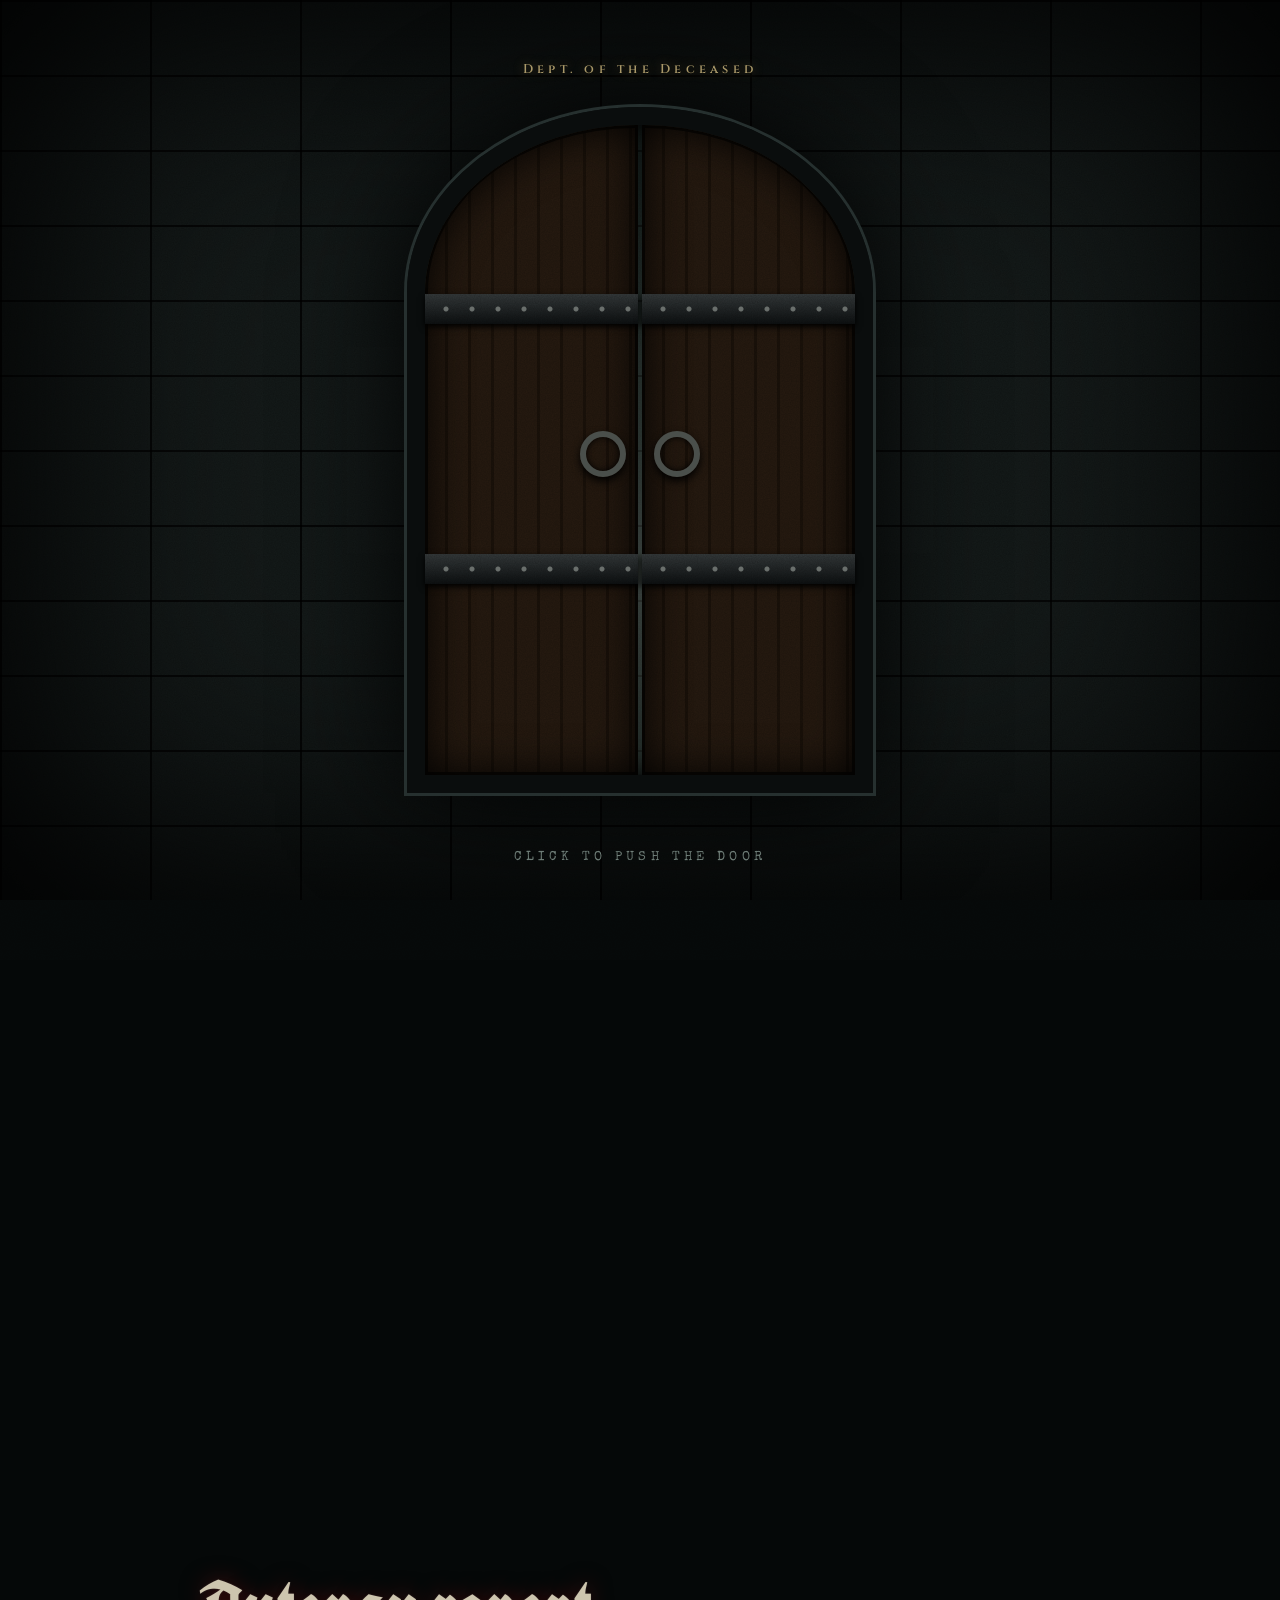
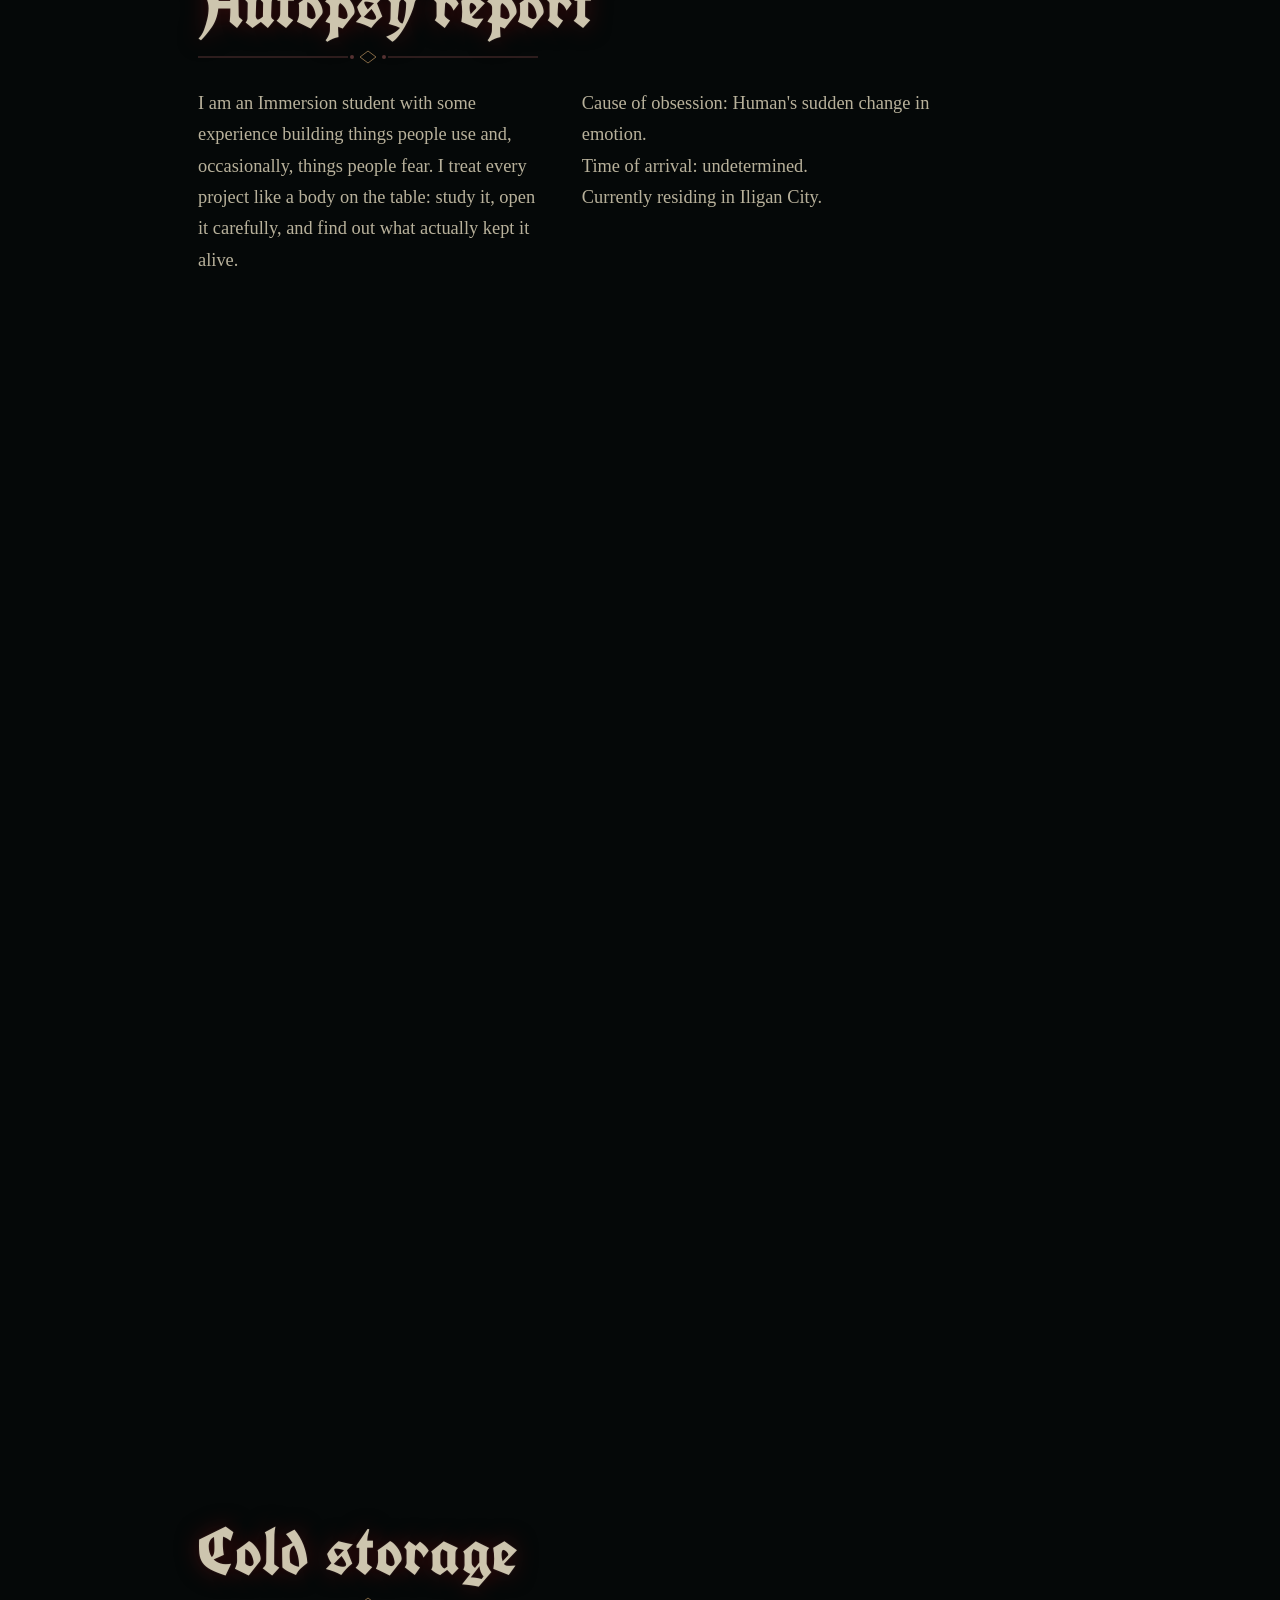
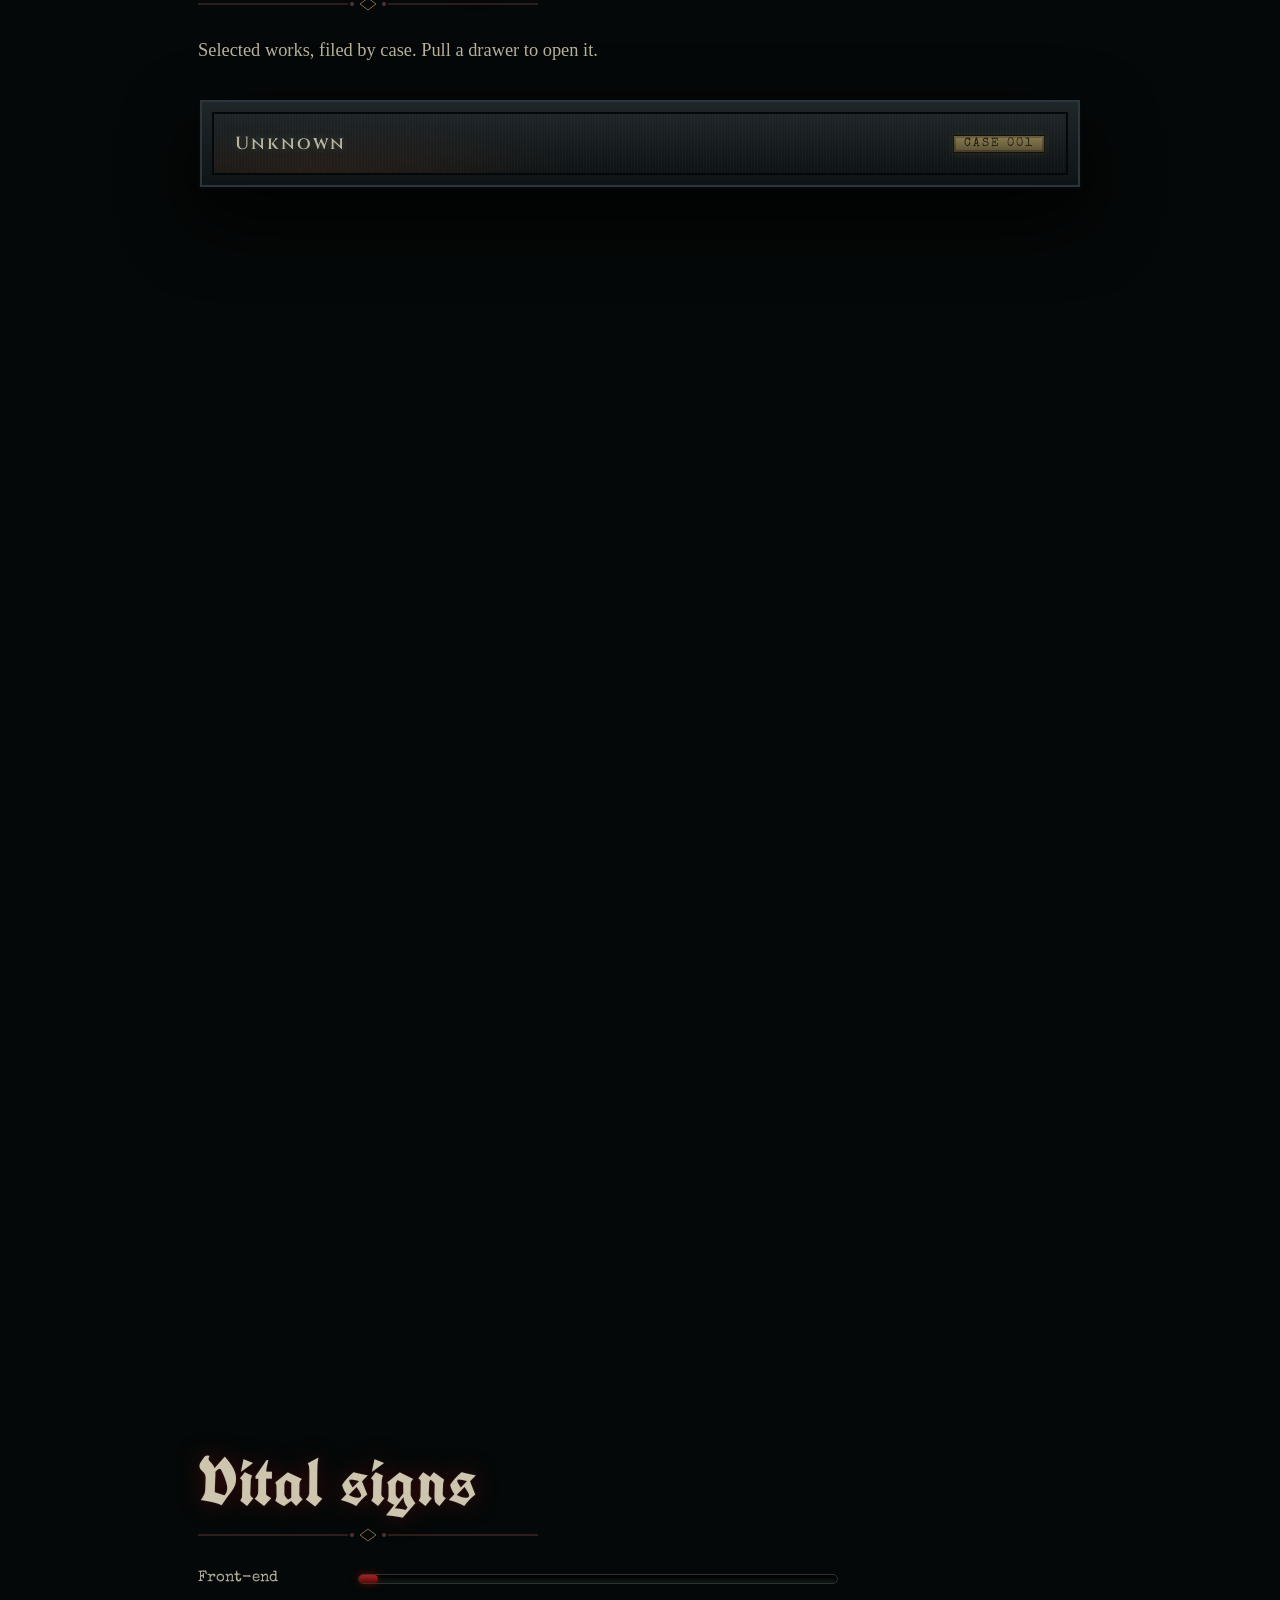
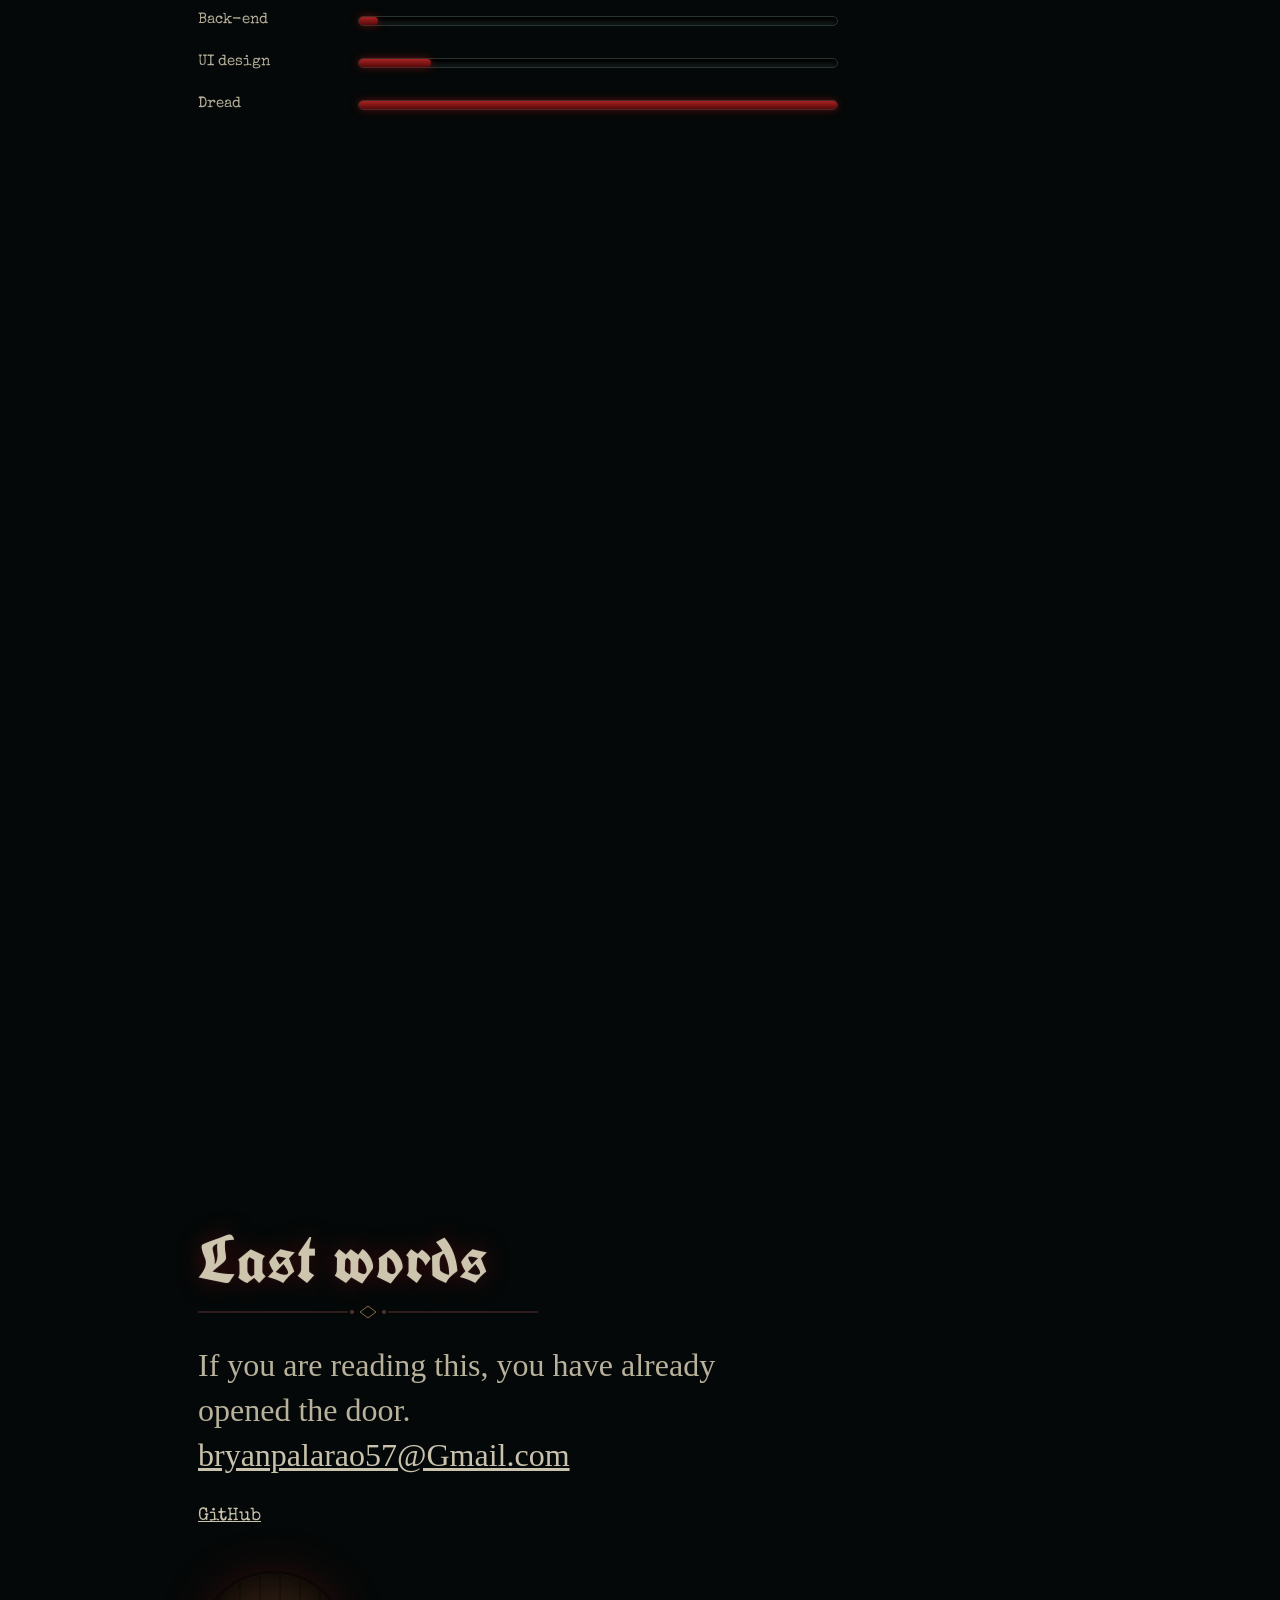
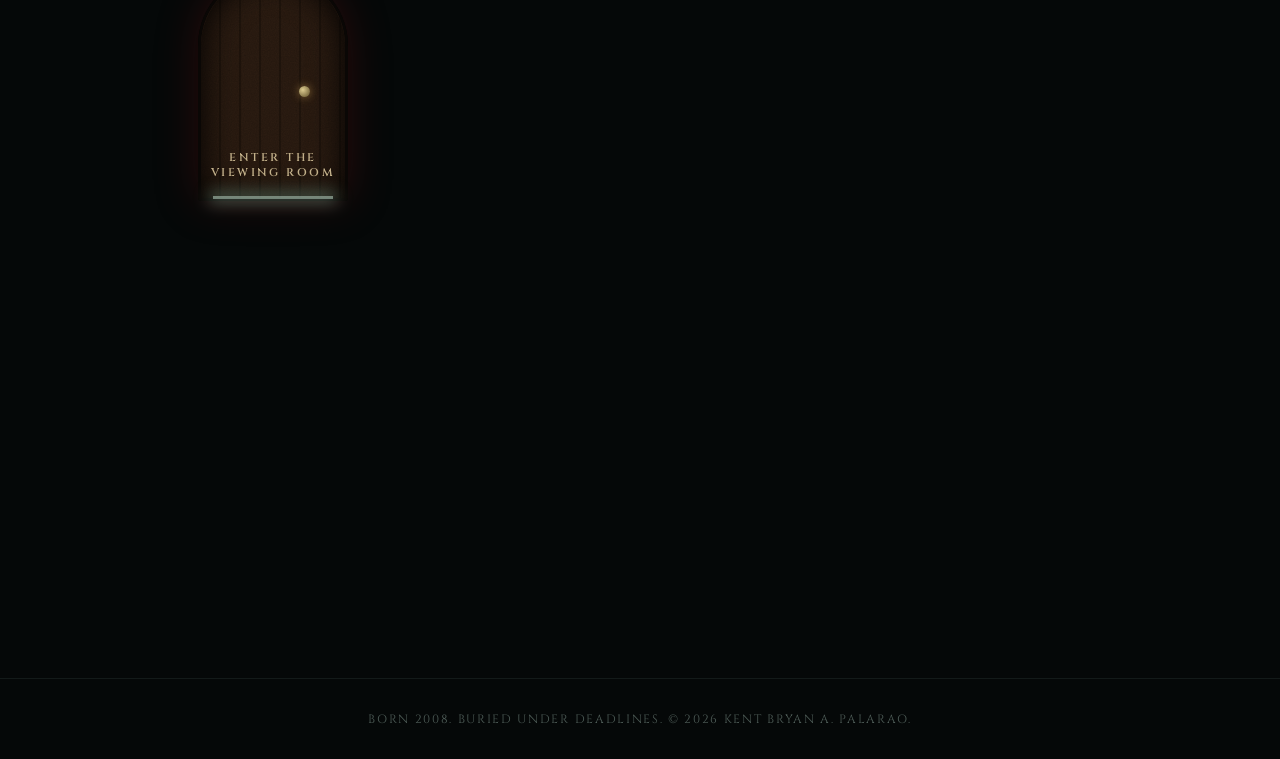
==== commit adf8ef8e: "Final" ====
--- a/index.html
+++ b/index.html
@@ -7,6 +7,7 @@
 <link rel="preconnect" href="https://fonts.googleapis.com">
 <link href="https://fonts.googleapis.com/css2?family=Cinzel:wght@400;600&family=IM+Fell+English:ital@0;1&family=Special+Elite&family=UnifrakturCook:wght@700&display=swap" rel="stylesheet">
 <link rel="stylesheet" href="style.css">
+<link rel="stylesheet" href="atmosphere.css">
 </head>
 <body>
 <div id="intro" class="door-gothic" aria-hidden="true">
@@ -17,15 +18,6 @@
     <div class="plate">Dept. of the Deceased</div>
   </div>
   <p class="prompt">click to push the door</p>
-</div>
-<svg width="0" height="0" style="position:absolute" aria-hidden="true"><defs>
-  <g id="s-stand"><circle cx="20" cy="10" r="8"/><path d="M12 19h16l3 45H9zM13 21L6 24 3 106h4l5-72zM27 21l7 3 3 82h-4l-5-72zM11 62h8l-1 66h-5zM21 62h8l-1 66h-5z"/></g>
-  <g id="s-crawl"><circle cx="106" cy="20" r="6"/><path d="M12 26Q30 6 62 18Q84 26 102 24L108 30Q86 38 62 32Q32 40 12 34zM96 28L112 46 108 48 92 33zM70 30L66 49 62 48 64 30zM34 28L22 47 18 45 30 27zM14 28L4 40 2 37 11 26z"/></g>
-  <g id="s-hand"><path d="M14 100V62Q10 56 12 50L10 20 14 20 17 46 19 8 23 8 24 44 27 4 31 4 31 44 35 12 39 12 37 48 42 36 46 38 40 62 36 100z"/></g>
-</defs></svg>
-<div id="watchers" aria-hidden="true">
-  <svg class="w1" viewBox="0 0 40 130"><use href="#s-stand"/></svg><svg class="w2" viewBox="0 0 40 130"><use href="#s-stand"/></svg>
-  <svg class="w3" viewBox="0 0 120 50"><use href="#s-crawl"/></svg><svg class="w4" viewBox="0 0 50 100"><use href="#s-hand"/></svg>
 </div>
 <div id="room" aria-hidden="true" data-scene="wall">
   <span class="scene s-wall"><i class="drip" style="left:14%"></i><i class="drip" style="left:47%;animation-delay:-3s"></i><i class="drip" style="left:81%;animation-delay:-5.5s"></i></span>
@@ -70,14 +62,13 @@
 </div></div>
 
 <header class="bar">
-  <span class="shades"><svg class="n1" viewBox="0 0 40 130"><use href="#s-stand"/></svg><svg class="n2" viewBox="0 0 120 50"><use href="#s-crawl"/></svg><svg class="n3" viewBox="0 0 50 100"><use href="#s-hand"/></svg></span>
   <a href="#top" class="mark">Dept. of the Deceased</a>
   <nav>
     <a href="#report">Report</a>
     <a href="#drawers">Cold storage</a>
     <a href="#vitals">Vitals</a>
     <a href="#last-words">Last words</a>
-    <a href="viewing-room/index.html">Viewing room</a>
+    <a href="viewing-room/index.html" data-leave>Viewing room</a>
   </nav>
 </header>
 
@@ -85,6 +76,7 @@
     <button id="lights" class="toggle" aria-pressed="false">Light: off</button>
     <button id="penalty" class="toggle" aria-pressed="true">Penalty: on</button>
     <button id="sound" class="toggle" aria-pressed="true">Sound: on</button>
+    <button id="safe" class="toggle" aria-pressed="true">Epilepsy mode: on</button>
 </div>
 
 <main id="top">
@@ -127,11 +119,12 @@
     <h2>Last words</h2>
     <p class="big">If you are reading this, you have already opened the door. <a href="mailto:bryanpalarao57@Gmail.com">bryanpalarao57@Gmail.com</a></p>
     <p class="links"><a href="https://github.com/WanderingDawn">GitHub</a></p>
-    <a class="doorlink" href="viewing-room/index.html">Enter the viewing room</a>
+    <a class="doorlink" href="viewing-room/index.html" data-leave>Enter the viewing room</a>
   </section>
 </main>
 
 <footer data-scene="satin">Born 2008. Buried under deadlines. &copy; <span id="yr"></span> Kent Bryan A. Palarao.</footer>
 <script src="script.js"></script>
+<script src="atmosphere.js"></script>
 </body>
 </html>
--- a/style.css
+++ b/style.css
@@ -217,10 +217,6 @@
 .lure{position:absolute;width:140px;height:140px;margin:-70px;border-radius:50%;opacity:0;animation:lure 8s ease-in-out forwards;
   background:radial-gradient(circle,rgba(255,196,120,.6),rgba(255,160,80,.18) 45%,transparent 70%)}
 @keyframes lure{0%{opacity:0;translate:0 0}30%,65%{opacity:var(--a,.3)}100%{opacity:0;translate:var(--tx,30vw) var(--ty,0)}}
-.figure{position:absolute;left:84%;bottom:2%;width:60px;height:190px;scale:var(--s,.6);transform-origin:50% 100%;transition:scale 3s;animation:sway 5s ease-in-out infinite;
-  opacity:calc(.3 + var(--hi,0) * .5);background:linear-gradient(rgba(255,226,190,.2),rgba(255,226,190,.05));box-shadow:0 0 50px rgba(255,180,100,.12);border-radius:45% 45% 8% 8%/18% 18% 3% 3%}
-.figure::before{content:"";position:absolute;left:50%;top:-36px;width:34px;height:40px;margin-left:-17px;border-radius:50%;background:rgba(255,226,190,.2)}
-@keyframes sway{0%,100%{rotate:-2.5deg}50%{rotate:2.5deg}}
 
 /* ======================================================================
    v2 — older, darker, gothic.  (shared look: grain, glowing buttons, things in the walls)
@@ -245,23 +241,6 @@
 @keyframes glow-g{from{text-shadow:0 0 4px rgba(110,210,160,.25)}to{text-shadow:0 0 13px rgba(110,210,160,.65)}}
 @keyframes glow-r{from{text-shadow:0 0 4px rgba(200,50,50,.3)}to{text-shadow:0 0 13px rgba(200,50,50,.75)}}
 
-/* things in the walls: silhouettes you only catch if you look carefully */
-.shades{position:absolute;inset:0;overflow:hidden;pointer-events:none;z-index:0}
-.shades svg,#watchers svg{position:absolute;fill:currentColor;color:#a9bdb2;opacity:.035}
-.shades .n1{height:92px;aspect-ratio:40/130;bottom:-30px;left:0;animation:roam 110s linear infinite}
-.shades .n2{height:30px;aspect-ratio:120/50;bottom:2px;right:0;opacity:.04;animation:roam-back 150s linear infinite 12s}
-.shades .n3{height:46px;aspect-ratio:50/100;bottom:0;left:61%;opacity:.04;animation:reach 43s ease-in-out infinite}
-@keyframes roam{from{translate:-8vw 0}to{translate:108vw 0}}
-@keyframes roam-back{from{translate:8vw 0}to{translate:-108vw 0}}
-@keyframes reach{0%,66%,100%{translate:0 105%}74%,92%{translate:0 28%}}
-#watchers{position:fixed;inset:0;z-index:52;pointer-events:none;overflow:hidden}
-#watchers .w1{height:min(44vh,400px);aspect-ratio:40/130;left:-1.2%;bottom:-3%;opacity:.024;animation:sway 19s ease-in-out infinite alternate}
-#watchers .w2{height:min(36vh,330px);aspect-ratio:40/130;right:-1.6%;top:24%;rotate:-9deg;opacity:.02;animation:peek 97s ease-in-out infinite}
-#watchers .w3{height:min(11vh,90px);aspect-ratio:120/50;bottom:6%;left:0;opacity:.025;animation:roam 210s linear infinite 20s;scale:-1 1}
-#watchers .w4{height:min(26vh,230px);aspect-ratio:50/100;right:9%;bottom:0;opacity:.022;animation:reach 71s ease-in-out infinite 9s}
-@keyframes sway{from{translate:0 0;rotate:-1.2deg}to{translate:7px 0;rotate:1.6deg}}
-@keyframes peek{0%,52%,100%{translate:55px 0}62%,84%{translate:-4px 0}}
-@media (prefers-reduced-motion:reduce){.shades svg,#watchers svg{display:none}}
 
 /* hanging lamp: aged iron instead of enamel */
 .cone,.halo,.inner,.fil{transition:opacity .08s}
@@ -385,22 +364,30 @@
 footer{color:#4f5d58;border-top:1px solid #131a19;font-family:var(--cinz);letter-spacing:.14em;font-size:.75rem;text-transform:uppercase}
 
 /* ---------- opening: a door, then you walk through it ---------- */
-#intro{position:fixed;inset:0;z-index:200;display:grid;place-items:center;overflow:hidden;perspective:1500px;cursor:pointer;background:#020303;transition:opacity 1.3s ease}
+#intro{position:fixed;inset:0;z-index:200;display:grid;place-items:center;overflow:hidden;perspective:1100px;cursor:pointer;background:#020303;transition:opacity 1.4s ease}
 #intro.through{opacity:0;pointer-events:none}
 #intro .wall{position:absolute;inset:0;background:var(--noise),linear-gradient(rgba(0,0,0,.7) 0 2px,transparent 2px) 0 0/150px 75px,linear-gradient(90deg,rgba(0,0,0,.7) 0 2px,transparent 2px) 0 0/150px 75px,#161c1b;
   background-blend-mode:multiply,normal,normal,normal;box-shadow:inset 0 0 260px 40px #000}
-#intro .frame{position:relative;transform-style:preserve-3d;transition:transform 1.9s cubic-bezier(.55,0,.25,1)}
-#intro.through .frame{transform:scale(9)}
-#intro .gap{position:absolute;inset:0;opacity:.2;animation:seam 5s ease-in-out infinite;transition:opacity 1.2s ease .2s;
-  background:radial-gradient(ellipse at 50% 70%,#e9f2ea 0,#9db4a6 22%,#243630 62%,#0b1311)}
-#intro.go .gap{opacity:1;animation:none}
-#intro .leaf{position:absolute;top:0;bottom:0;transition:transform 2.1s cubic-bezier(.45,0,.2,1)}
+#intro .frame{position:relative;transform-style:preserve-3d;transition:transform 1.9s cubic-bezier(.6,0,.3,1)}
+#intro.through .frame{transform:scale(8)}
+#intro .gap{position:absolute;inset:0;opacity:.2;animation:seam 5s ease-in-out infinite}
+#intro.go .gap{animation:gapopen 2.6s ease-out .55s forwards}
+@keyframes gapopen{from{opacity:.2}to{opacity:1}}
+#intro .leaf{position:absolute;top:0;bottom:0;will-change:transform}
+#intro .leaf::after{content:"";position:absolute;inset:0;background:#000;opacity:0;pointer-events:none;border-radius:inherit}
+#intro.go .leaf::after{animation:leafshade 2.7s ease-out .4s forwards}
+@keyframes leafshade{to{opacity:.62}}
 #intro .plate,#intro .prompt{transition:opacity 1s}
-#intro.go .plate,#intro.go .prompt{opacity:0;animation:none}
-#intro .prompt{position:absolute;bottom:7vh;left:0;right:0;text-align:center;font:.8rem var(--type);letter-spacing:.34em;text-transform:uppercase;color:#6f7e78;animation:prompt 3.2s ease-in-out infinite}
+#intro.go .plate,#intro.go .prompt{opacity:0}
+#intro .prompt{position:absolute;bottom:4vh;left:0;right:0;text-align:center;font:.8rem var(--type);letter-spacing:.34em;text-transform:uppercase;color:#6f7e78;animation:prompt 3.2s ease-in-out infinite}
 @keyframes prompt{0%,100%{opacity:.3}50%{opacity:.85}}
 @keyframes seam{0%,100%{opacity:.14}50%{opacity:.3}60%{opacity:.08}}
-@media (prefers-reduced-motion:reduce){#intro{display:none}}
+/* reduced motion: the door still appears, it just fades open instead of swinging */
+@media (prefers-reduced-motion:reduce){
+  #intro .frame{transition:none}#intro.through .frame{transform:none}
+  #intro .leaf{transition:opacity 1.4s ease}#intro.go .leaf{animation:none!important;opacity:0}#intro .leaf::after{display:none}
+  #intro.go .gap{animation:none;opacity:1;transition:opacity 1.4s}#intro .ring,#intro .lever{animation:none!important}
+}
 /* the portfolio's door: a pair of old iron-banded doors under a pointed arch */
 .door-gothic .frame{width:min(430px,76vw);height:min(650px,76vh)}
 .door-gothic .frame::before{content:"";position:absolute;inset:-18px;border:18px solid #0a0d0d;border-radius:50% 50% 0 0/27% 27% 0 0;box-shadow:0 0 0 3px #26302f,inset 0 0 30px #000,0 0 120px #000;pointer-events:none}
@@ -409,8 +396,14 @@
   background-blend-mode:multiply,normal,normal;box-shadow:inset 0 0 44px #000,inset 0 0 0 3px #0c0804}
 .door-gothic .leaf.l{left:0;transform-origin:left center;border-radius:100% 0 0 0/26% 0 0 0}
 .door-gothic .leaf.r{right:0;transform-origin:right center;border-radius:0 100% 0 0/0 26% 0 0}
-.door-gothic.go .leaf.l{transform:rotateY(82deg)}
-.door-gothic.go .leaf.r{transform:rotateY(-82deg)}
+.door-gothic .gap{background:radial-gradient(ellipse at 50% 70%,#c5d4c8 0,#7d9486 22%,#1d2e28 62%,#0a110f)}
+.door-gothic.go .leaf.l{animation:swingL 2.7s cubic-bezier(.4,0,.2,1) .5s forwards}
+.door-gothic.go .leaf.r{animation:swingR 2.7s cubic-bezier(.4,0,.2,1) .5s forwards}
+@keyframes swingL{0%{transform:rotateY(0)}5%{transform:rotateY(-1.4deg)}10%{transform:rotateY(.6deg)}100%{transform:rotateY(66deg)}}
+@keyframes swingR{0%{transform:rotateY(0)}5%{transform:rotateY(1.4deg)}10%{transform:rotateY(-.6deg)}100%{transform:rotateY(-66deg)}}
+.door-gothic .ring{transform-origin:50% 0}
+.door-gothic.go .ring{animation:rattle .5s linear}
+@keyframes rattle{0%,100%{transform:rotate(0)}15%{transform:rotate(-14deg)}35%{transform:rotate(11deg)}55%{transform:rotate(-7deg)}75%{transform:rotate(4deg)}}
 .door-gothic .band{position:absolute;left:0;right:0;height:30px;background:var(--noise),linear-gradient(#34393a,#0d1011);background-blend-mode:multiply,normal;box-shadow:0 3px 6px #000}
 .door-gothic .band::after{content:"";position:absolute;inset:0;background:radial-gradient(circle,#6a6f6c 0 2px,transparent 3px) 8px 50%/26px 100%}
 .door-gothic .b1{top:26%}.door-gothic .b2{top:66%}
@@ -423,9 +416,9 @@
 #intro .gap{background:radial-gradient(ellipse at 50% 70%,#c5d4c8 0,#7d9486 22%,#1d2e28 62%,#0a110f)}
 #intro .prompt{bottom:4vh}
 
-/* the things in the walls: even fainter, you should have to look for them */
-#watchers .w1{opacity:.036}#watchers .w2{opacity:.03}#watchers .w3{opacity:.042}#watchers .w4{opacity:.036}
-.shades .n1{opacity:.05}.shades .n2,.shades .n3{opacity:.055}
 
 /* small screens: keep the buttons on one tidy row */
-@media (max-width:760px){.toggle,.btn{padding:.45rem .7rem;font-size:.62rem;letter-spacing:.12em}.controls{left:.5rem;right:.5rem;gap:.3rem;justify-content:center}.ui{gap:.4rem .5rem}}+@media (max-width:760px){.toggle,.btn{padding:.45rem .7rem;font-size:.62rem;letter-spacing:.12em}.controls{left:.5rem;right:.5rem;gap:.3rem;justify-content:center}.ui{gap:.4rem .5rem}}
+
+/* the lit room is FAR behind the doorway, so the leaves swing in front of it instead of vanishing behind it */
+.door-gothic .gap{transform:translateZ(-260px) scale(1.236)}
--- a/atmosphere.css
+++ b/atmosphere.css
@@ -0,0 +1,72 @@
+/* ======================================================================
+   atmosphere.css — what visits you in the dark (shared by the portfolio and the viewing room)
+   ====================================================================== */
+#apparitions{position:fixed;inset:0;z-index:54;pointer-events:none;overflow:hidden}
+
+/* the figures: Silhouette 1 (the suit, anywhere, any time), Silhouette 2 (the veiled one, only when the pulse fails) */
+.gw{position:absolute;bottom:0}
+.gw.left{left:2%}.gw.right{right:2%}
+.gimg{display:block;height:min(66vh,620px);width:auto;opacity:0;transition:opacity .9s ease}
+.g2 .gimg{height:min(74vh,700px)}
+.gw.on .gimg{opacity:var(--o,.15)}
+.say{position:absolute;width:max-content;max-width:min(250px,34vw);font:.95rem/1.4 var(--type);letter-spacing:.05em;opacity:0;transition:opacity 1s ease .35s}
+.gw.on .say,.s3.on .say{opacity:1}
+.g1 .say{top:16%;color:rgba(195,210,203,.3);text-shadow:0 0 10px rgba(190,210,200,.18)}                 /* very dim */
+.g1.left .say{left:100%;margin-left:.4rem}.g1.right .say{right:100%;margin-right:.4rem;text-align:right}
+.g2 .say,.s3 .say{padding:.55rem .85rem;background:rgba(2,6,6,.82);border:1px solid rgba(120,200,170,.4);color:#b9d2c8;
+  box-shadow:0 0 16px rgba(110,200,165,.24),inset 0 0 12px rgba(0,0,0,.8);text-shadow:0 0 8px rgba(120,210,170,.5)}
+.g2 .say{top:12%}
+.g2.left .say{left:62%}.g2.right .say{right:62%;text-align:right}
+
+/* eyes in the dark: ~5% glow, the irises follow your cursor */
+.eyes{position:absolute;display:flex;gap:calc(var(--sz,1) * 24px);opacity:0;animation:eyelife var(--life,5s) ease-in-out forwards;filter:drop-shadow(0 0 7px rgba(205,230,220,.8))}
+.eyes svg{width:calc(var(--sz,1) * 46px);height:calc(var(--sz,1) * 22px);overflow:visible}
+@keyframes eyelife{0%{opacity:0}18%,78%{opacity:var(--g,.06)}83%{opacity:0}87%,92%{opacity:var(--g,.06)}100%{opacity:0}}
+
+/* handprints on the other side of the glass */
+.hp{position:absolute;opacity:0;transition:opacity .6s ease}
+.hp.on{opacity:var(--o,.2)}
+.hp.slam{transition:none;animation:slam .38s cubic-bezier(.2,1.5,.4,1)}
+@keyframes slam{0%{scale:1.16}100%{scale:1}}
+
+/* Silhouette 3: a black box, a dying TV, lights losing their minds */
+.s3{position:fixed;bottom:0;z-index:139;width:min(15vw,220px);height:min(82vh,760px);background:#000;opacity:0;box-shadow:0 0 0 1px rgba(255,255,255,.06),0 0 70px 16px #000}
+.s3.left{left:4%}.s3.right{right:4%}
+.s3.on{opacity:1}
+.s3 .say{top:6%;width:max-content;max-width:min(250px,40vw)}
+.s3.left .say{left:100%;margin-left:.7rem}.s3.right .say{right:100%;margin-right:.7rem;text-align:right}
+#static{position:fixed;inset:0;width:100%;height:100%;z-index:140;pointer-events:none;opacity:0;image-rendering:pixelated;mix-blend-mode:screen}
+#scan{position:fixed;inset:0;z-index:141;pointer-events:none;opacity:0;background:repeating-linear-gradient(0deg,rgba(0,0,0,.28) 0 2px,transparent 2px 4px)}
+#scan::after{content:"";position:absolute;left:0;right:0;top:-24%;height:20%;background:linear-gradient(transparent,rgba(255,255,255,.16),transparent);animation:roll 1.1s linear infinite}
+@keyframes roll{to{top:110%}}
+html.glitch main,html.glitch #room,html.glitch .room{animation:glitch .15s steps(2) infinite}
+html.glitch.calm main,html.glitch.calm #room,html.glitch.calm .room{animation:none}
+@keyframes glitch{0%{transform:translate(-6px,2px) skewX(-1deg);filter:hue-rotate(40deg) saturate(1.9) drop-shadow(4px 0 0 rgba(255,0,70,.5)) drop-shadow(-4px 0 0 rgba(0,255,255,.45))}
+  50%{transform:translate(7px,-3px) skewX(1deg);filter:hue-rotate(-60deg) contrast(1.5)}100%{transform:translate(-2px,0)}}
+
+/* the "you must switch the light off before you go" pop-up */
+#leave{position:fixed;inset:0;z-index:58;display:grid;place-items:center;background:rgba(0,0,0,.78);opacity:0;pointer-events:none;transition:opacity .35s}
+#leave[hidden]{display:none}
+#leave.on{opacity:1;pointer-events:auto}
+.leave-box{max-width:min(450px,88vw);padding:1.7rem 1.9rem 1.5rem;text-align:center;background:linear-gradient(#10161a,#070a0b);border:1px solid #2a3633;
+  box-shadow:0 0 0 1px #000,0 0 54px rgba(122,18,18,.38),inset 0 0 34px #000}
+.leave-box h3{margin:0 0 .6rem;font:400 1.85rem var(--goth);color:#cdc5ae;text-shadow:0 0 14px rgba(122,18,18,.65)}
+.leave-box p{margin:0 0 1.3rem;font:.92rem/1.55 var(--type);color:#98a79f}
+.leave-box .row{display:flex;gap:.7rem;justify-content:center;flex-wrap:wrap}
+#fade{position:fixed;inset:0;z-index:300;background:#000;opacity:0;pointer-events:none;transition:opacity .8s ease}
+#fade.on{opacity:1;pointer-events:auto}
+
+/* epilepsy mode: no strobing, no shaking, no hard flashes */
+body.safe::after{animation:none}
+body.safe::before{animation:none}
+body.safe .mark{animation:none}
+body.safe #room.flick{animation:none}
+body.safe #flash.go{animation:flash-soft 1.2s ease-out}
+body.safe .hp.slam{animation:none}
+body.safe .lamp-swing{animation-duration:4s}
+body.safe #scan::after{animation:none;opacity:0}
+@keyframes flash-soft{0%{opacity:.28}100%{opacity:0}}
+@media (prefers-reduced-motion:reduce){#scan::after{animation:none}.eyes{animation-duration:8s}}
+
+/* the black box: pure black, but with a hair of edge so you can tell where it stands */
+.s3{box-shadow:0 0 0 1px rgba(255,255,255,.15),0 0 70px 16px #000}
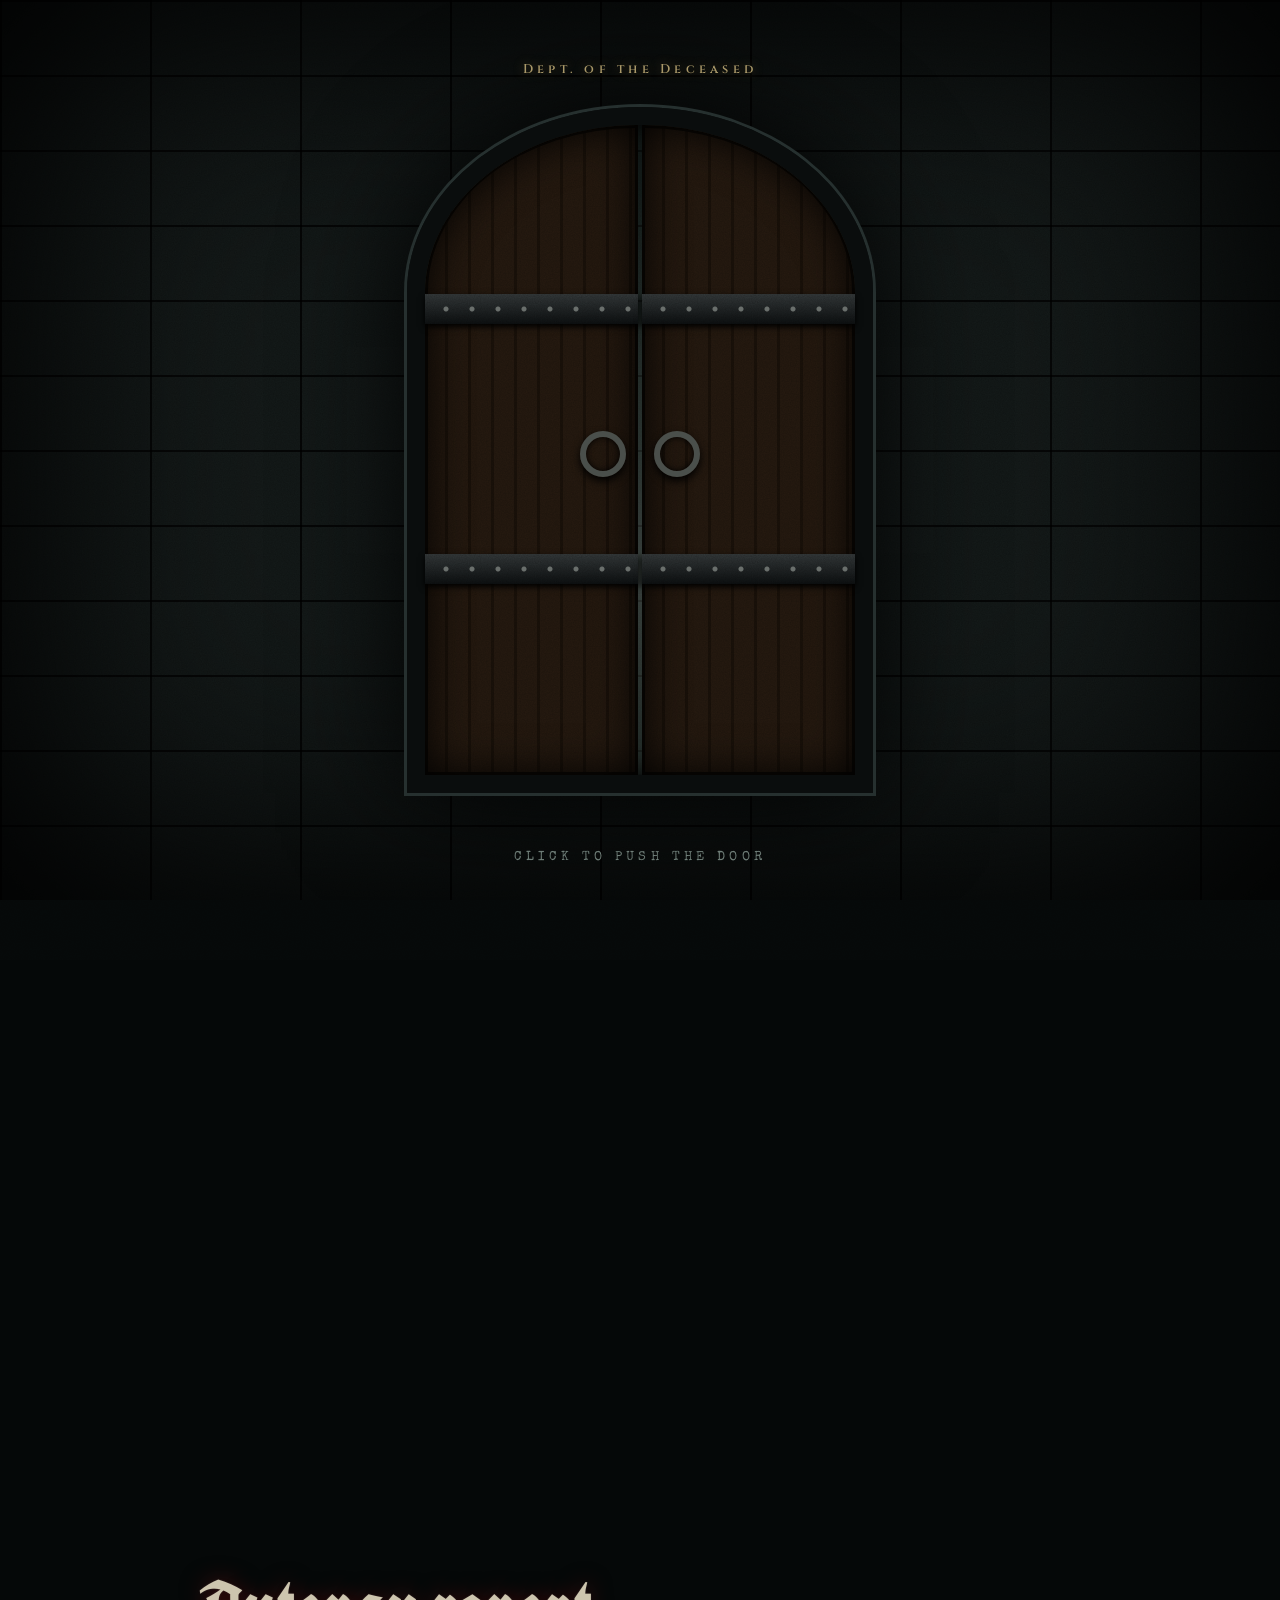
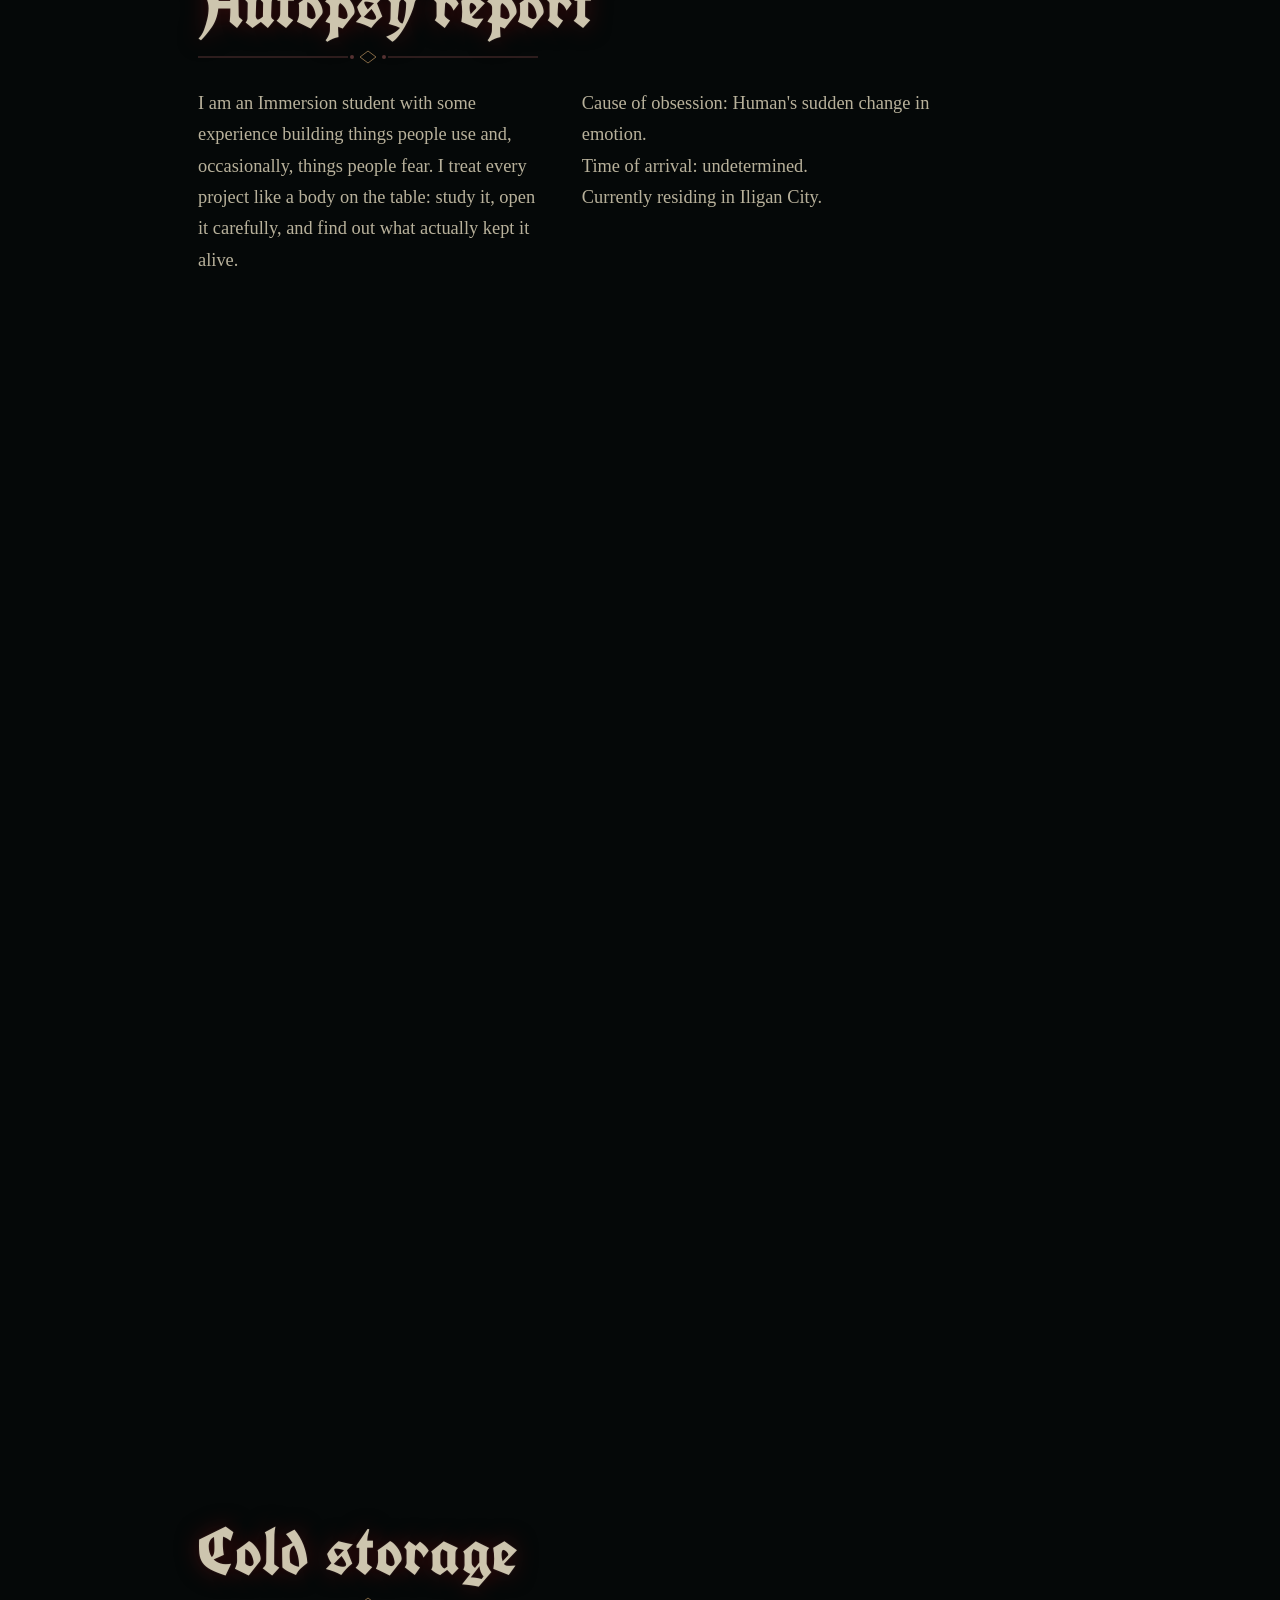
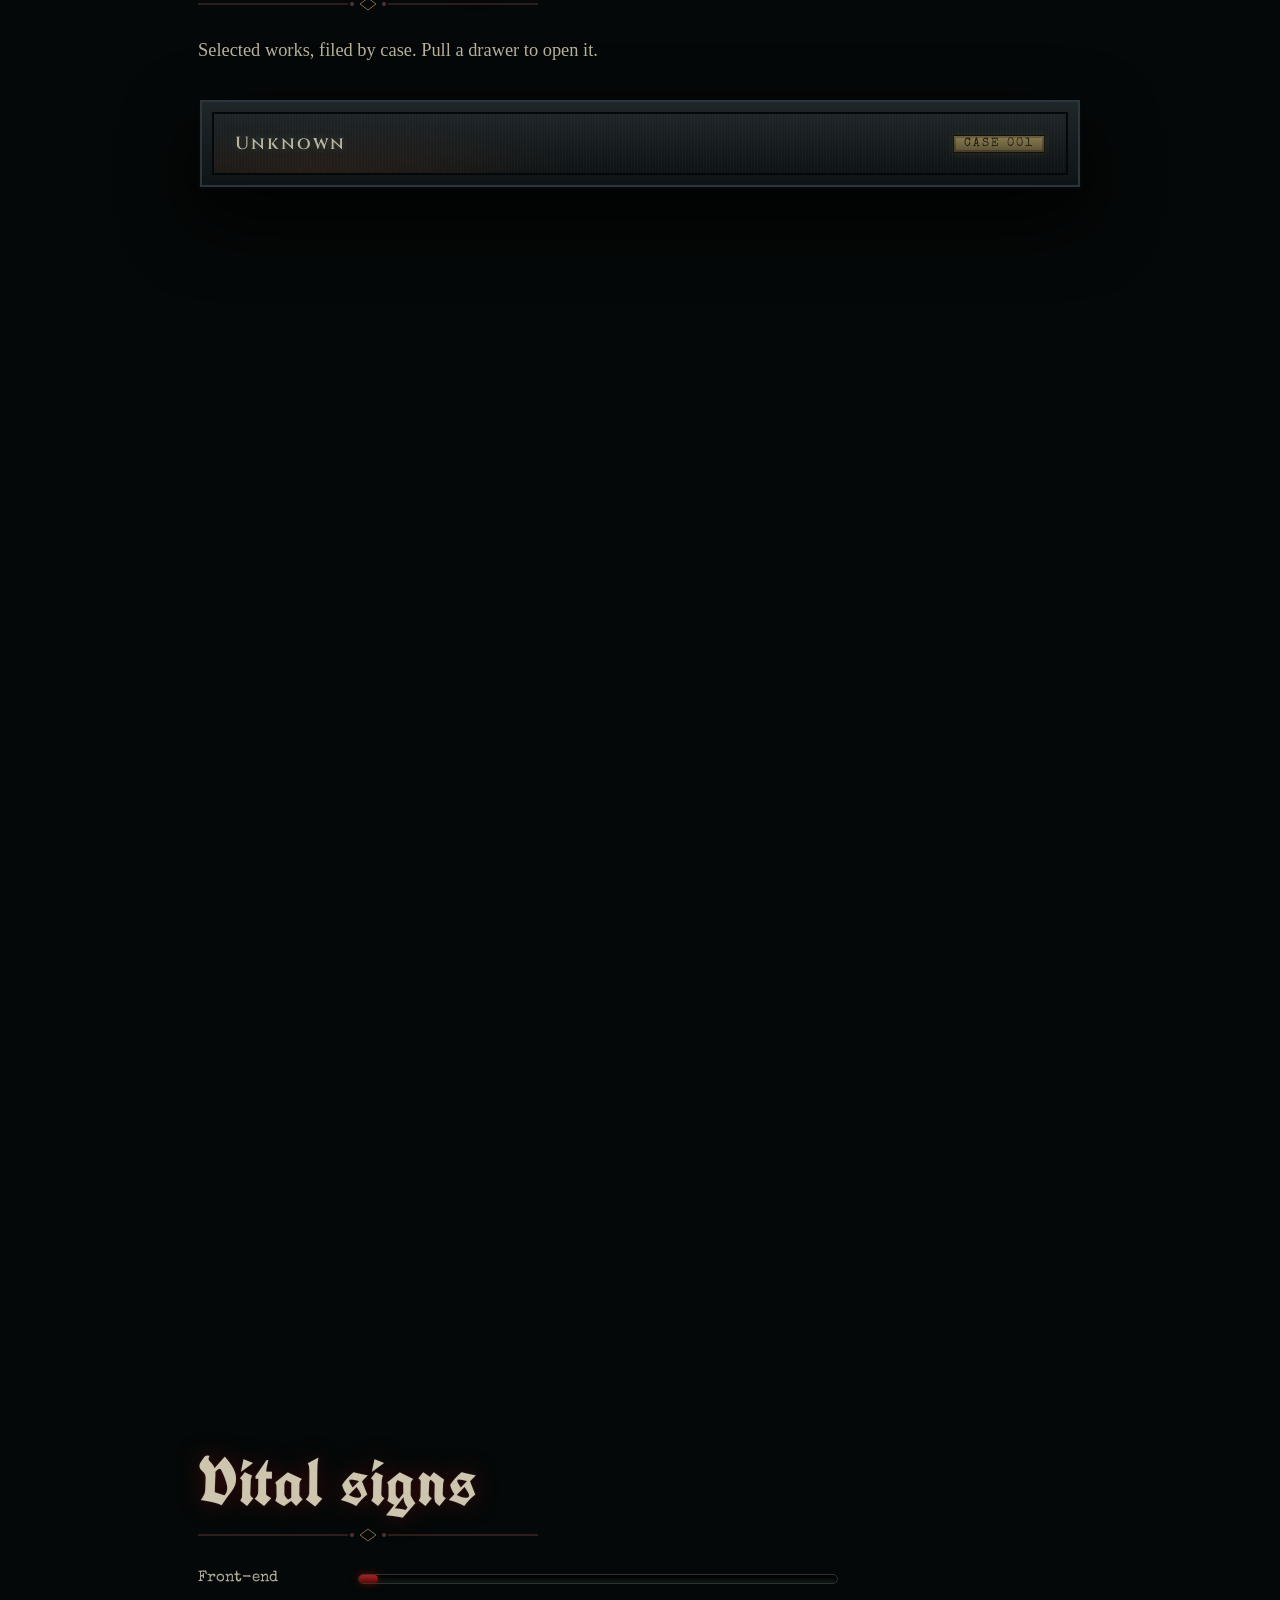
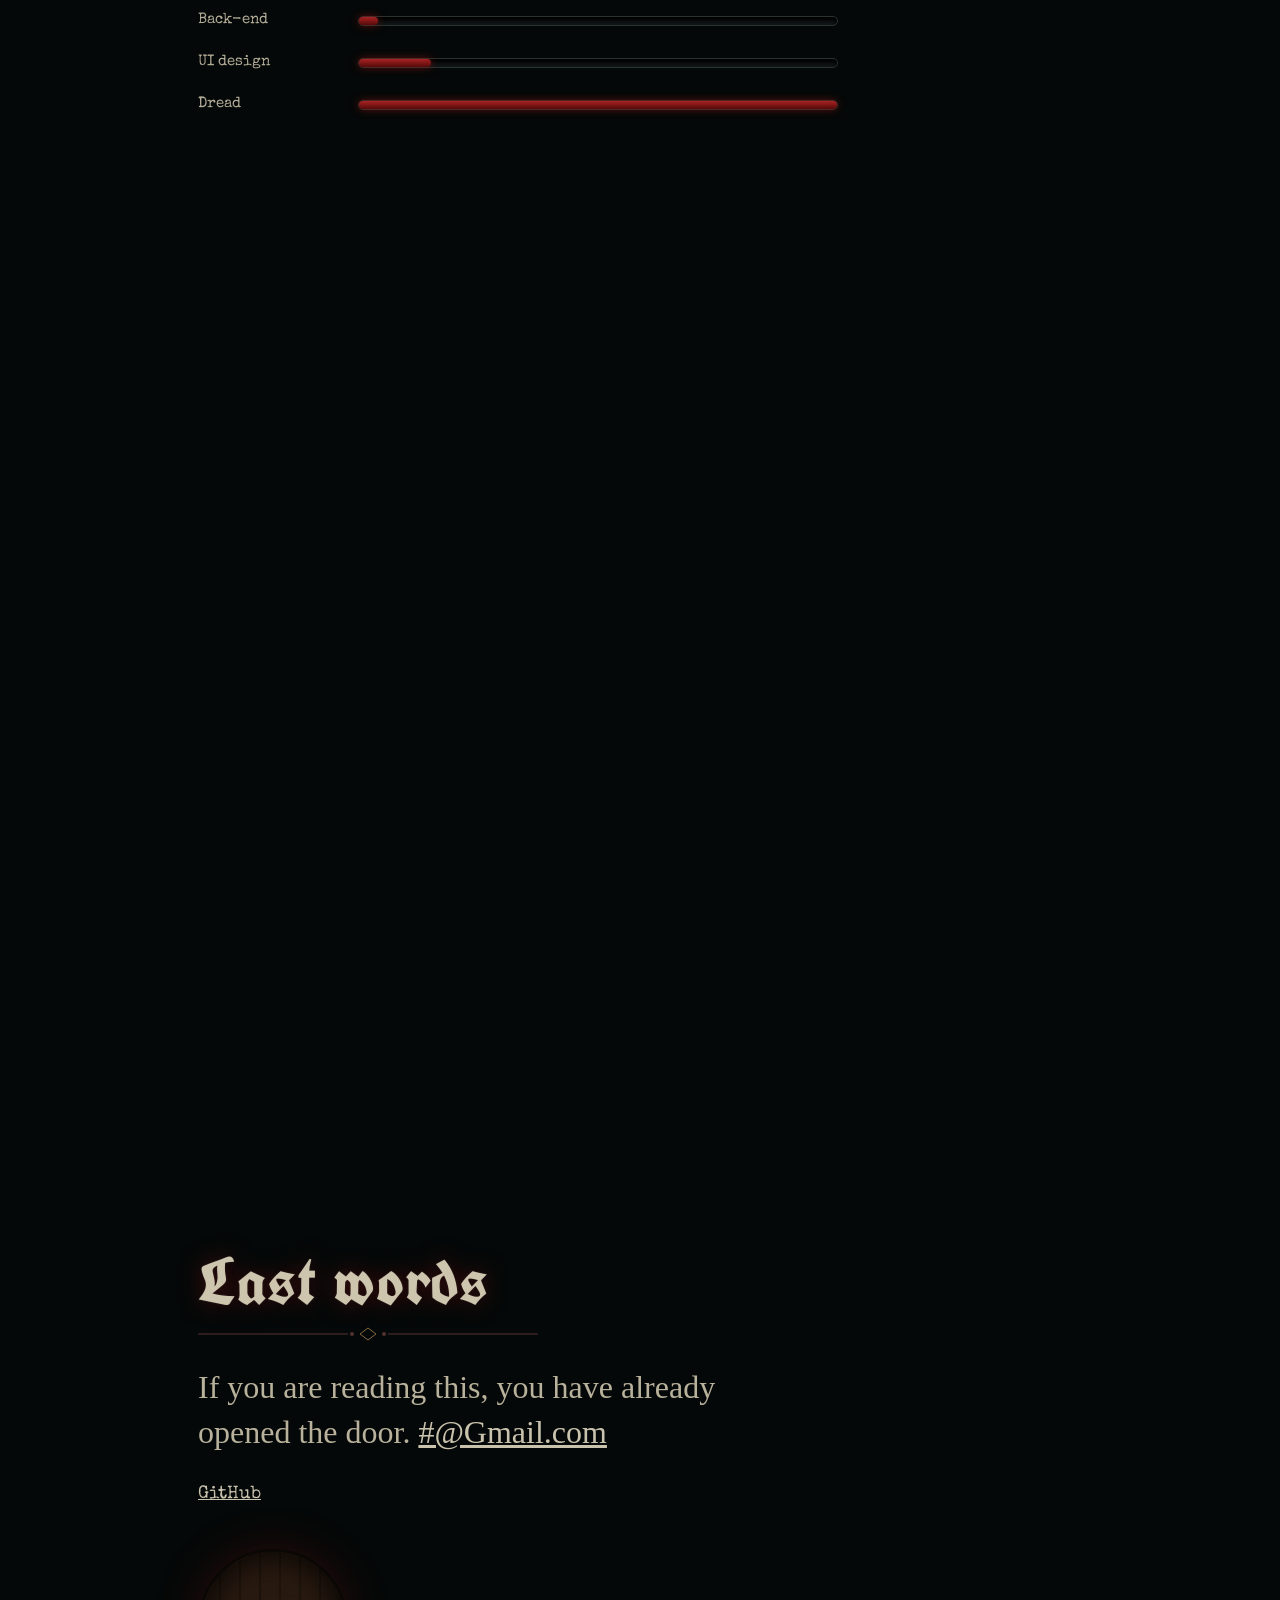
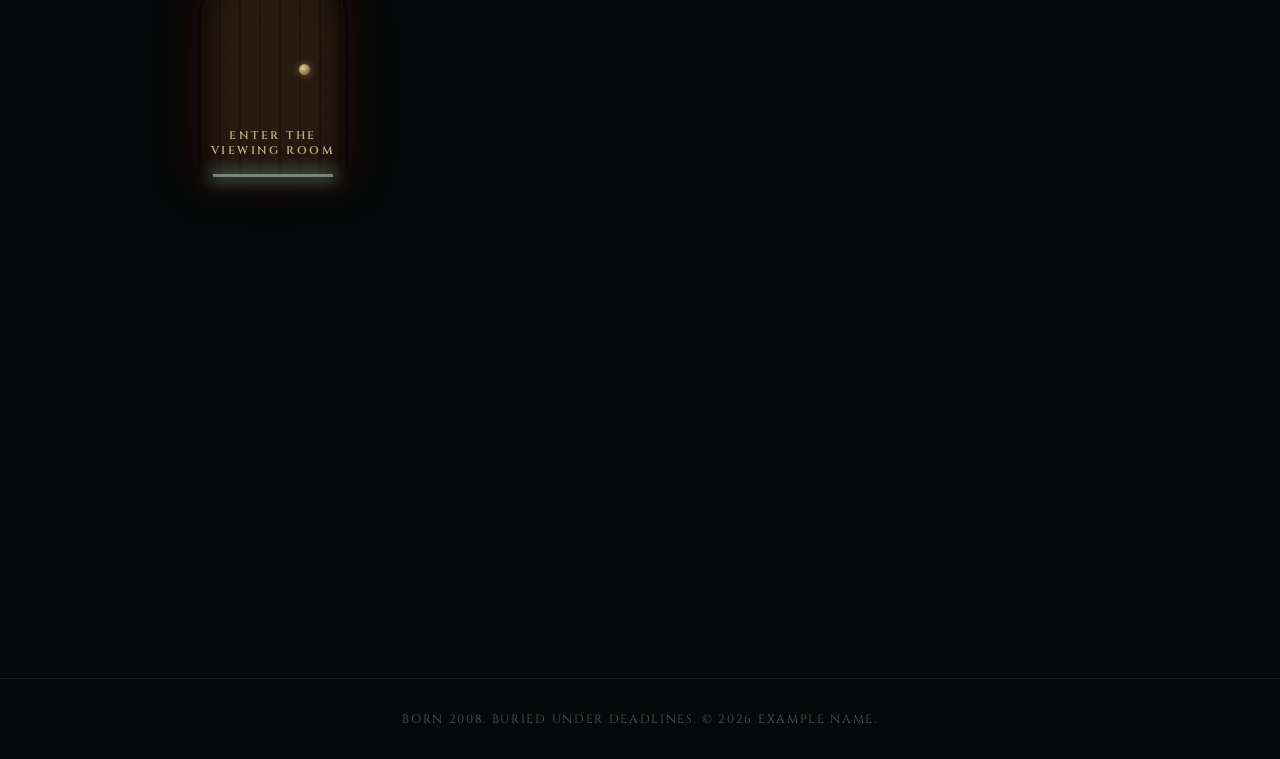
==== commit c6220731: "Privacy reasons" ====
--- a/index.html
+++ b/index.html
@@ -3,7 +3,7 @@
 <head>
 <meta charset="UTF-8">
 <meta name="viewport" content="width=device-width, initial-scale=1">
-<title>Kent Bryan A. Palarao — Memento Mori</title>
+<title>Example name — Memento Mori</title>
 <link rel="preconnect" href="https://fonts.googleapis.com">
 <link href="https://fonts.googleapis.com/css2?family=Cinzel:wght@400;600&family=IM+Fell+English:ital@0;1&family=Special+Elite&family=UnifrakturCook:wght@700&display=swap" rel="stylesheet">
 <link rel="stylesheet" href="style.css">
@@ -83,7 +83,7 @@
   <section class="hero" data-scene="wall">
     <div class="tag" aria-label="Toe tag">
       <span class="hole"></span>
-      <p class="tag-k">Name</p><h1>Kent Bryan A. Palarao</h1>
+      <p class="tag-k">Name</p><h1>Example Name</h1>
       <p class="tag-k">Status</p><p class="tag-v" id="status">Alive. For now.</p>
     </div>
     <div class="hero-copy">
@@ -117,14 +117,14 @@
 
   <section id="last-words" class="wrap" data-scene="satin">
     <h2>Last words</h2>
-    <p class="big">If you are reading this, you have already opened the door. <a href="mailto:bryanpalarao57@Gmail.com">bryanpalarao57@Gmail.com</a></p>
+    <p class="big">If you are reading this, you have already opened the door. <a href="mailto:#@Gmail.com">#@Gmail.com</a></p>
     <p class="links"><a href="https://github.com/WanderingDawn">GitHub</a></p>
     <a class="doorlink" href="viewing-room/index.html" data-leave>Enter the viewing room</a>
   </section>
 </main>
 
-<footer data-scene="satin">Born 2008. Buried under deadlines. &copy; <span id="yr"></span> Kent Bryan A. Palarao.</footer>
+<footer data-scene="satin">Born 2008. Buried under deadlines. &copy; <span id="yr"></span> Example Name.</footer>
 <script src="script.js"></script>
 <script src="atmosphere.js"></script>
 </body>
-</html>+</html>
